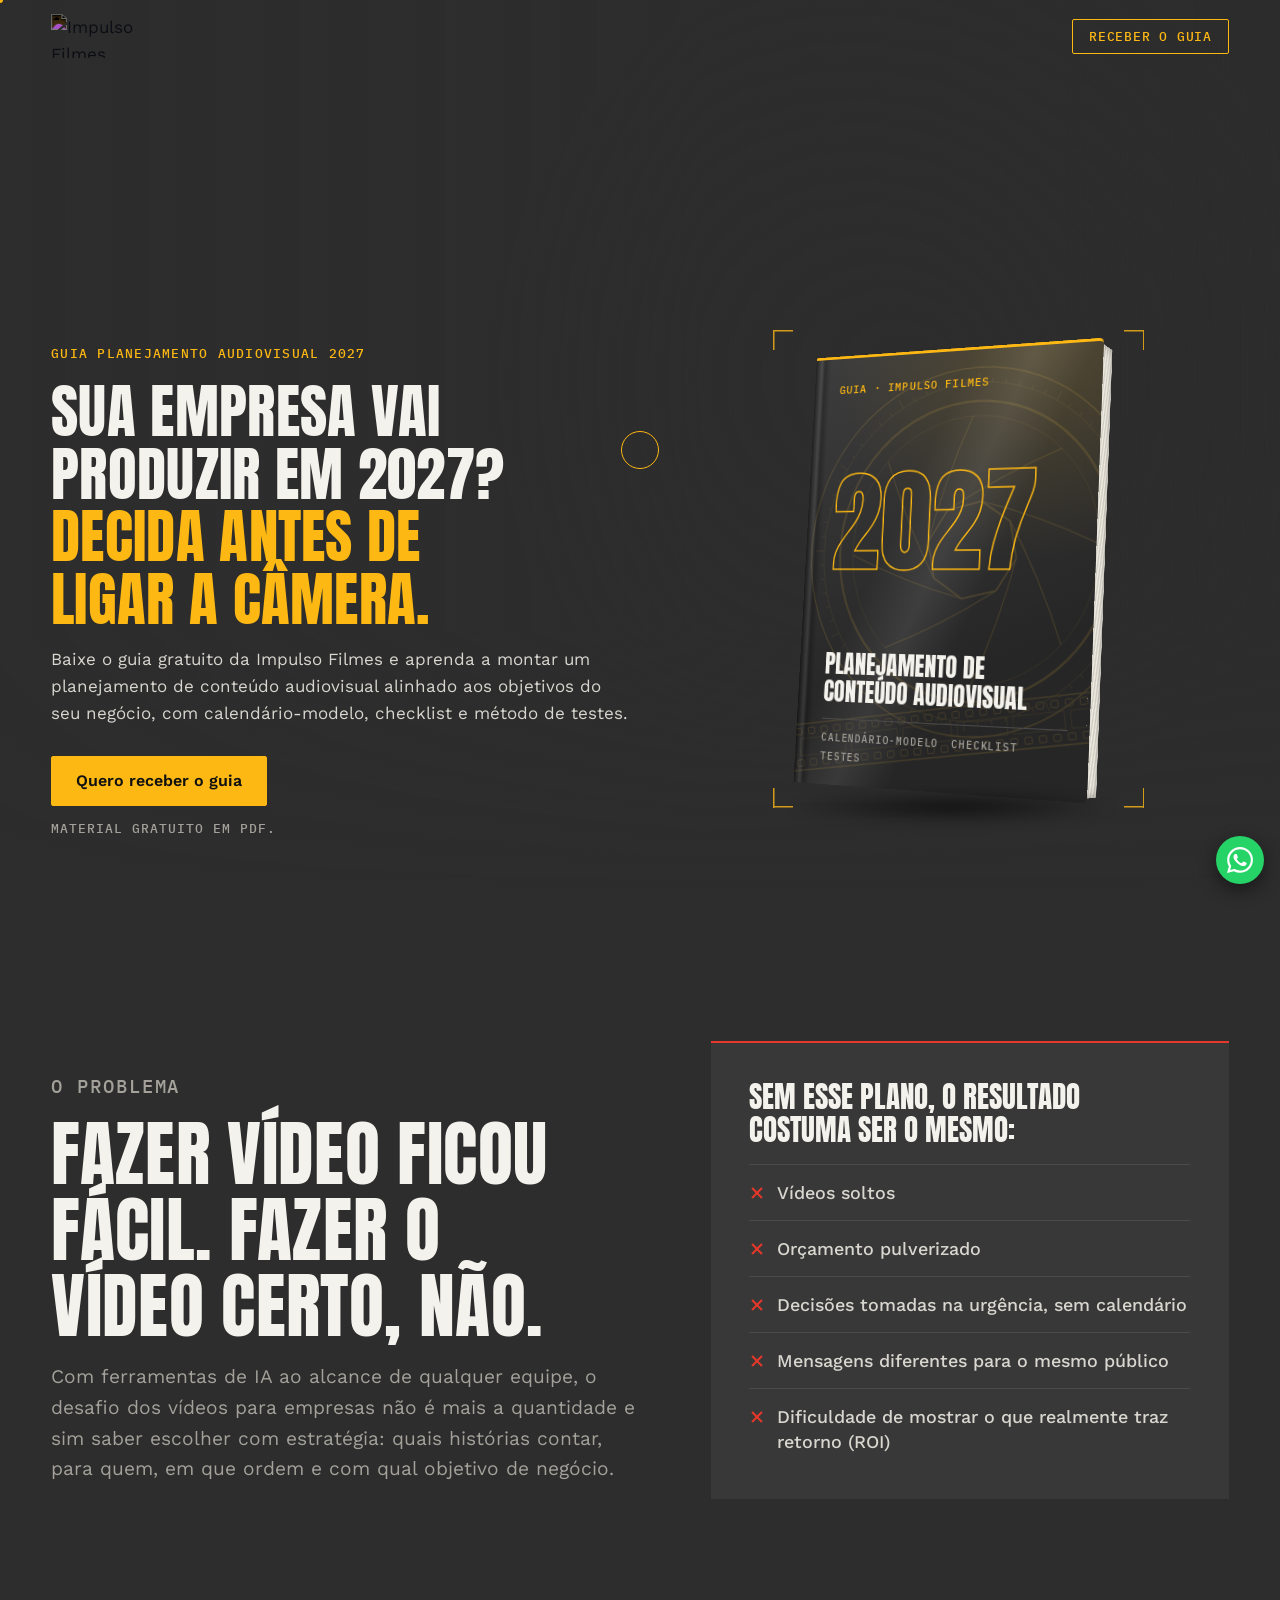
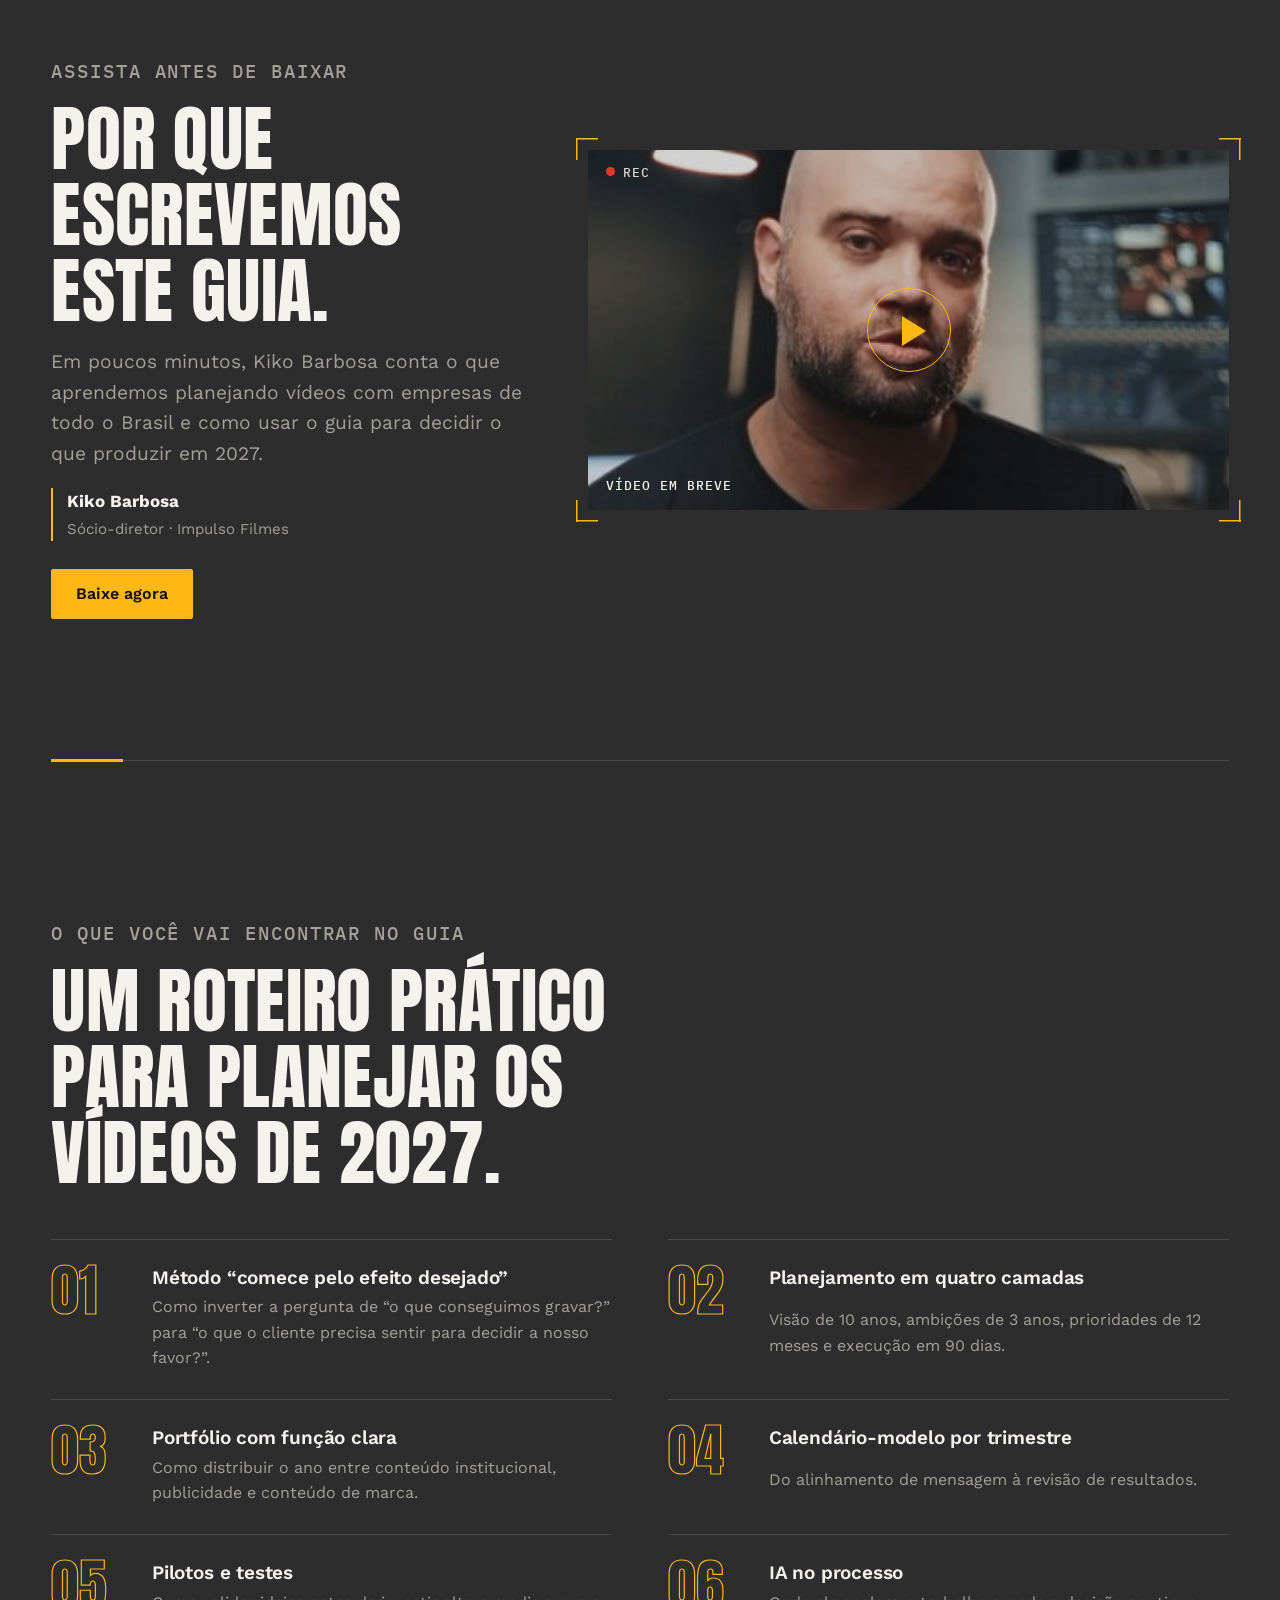
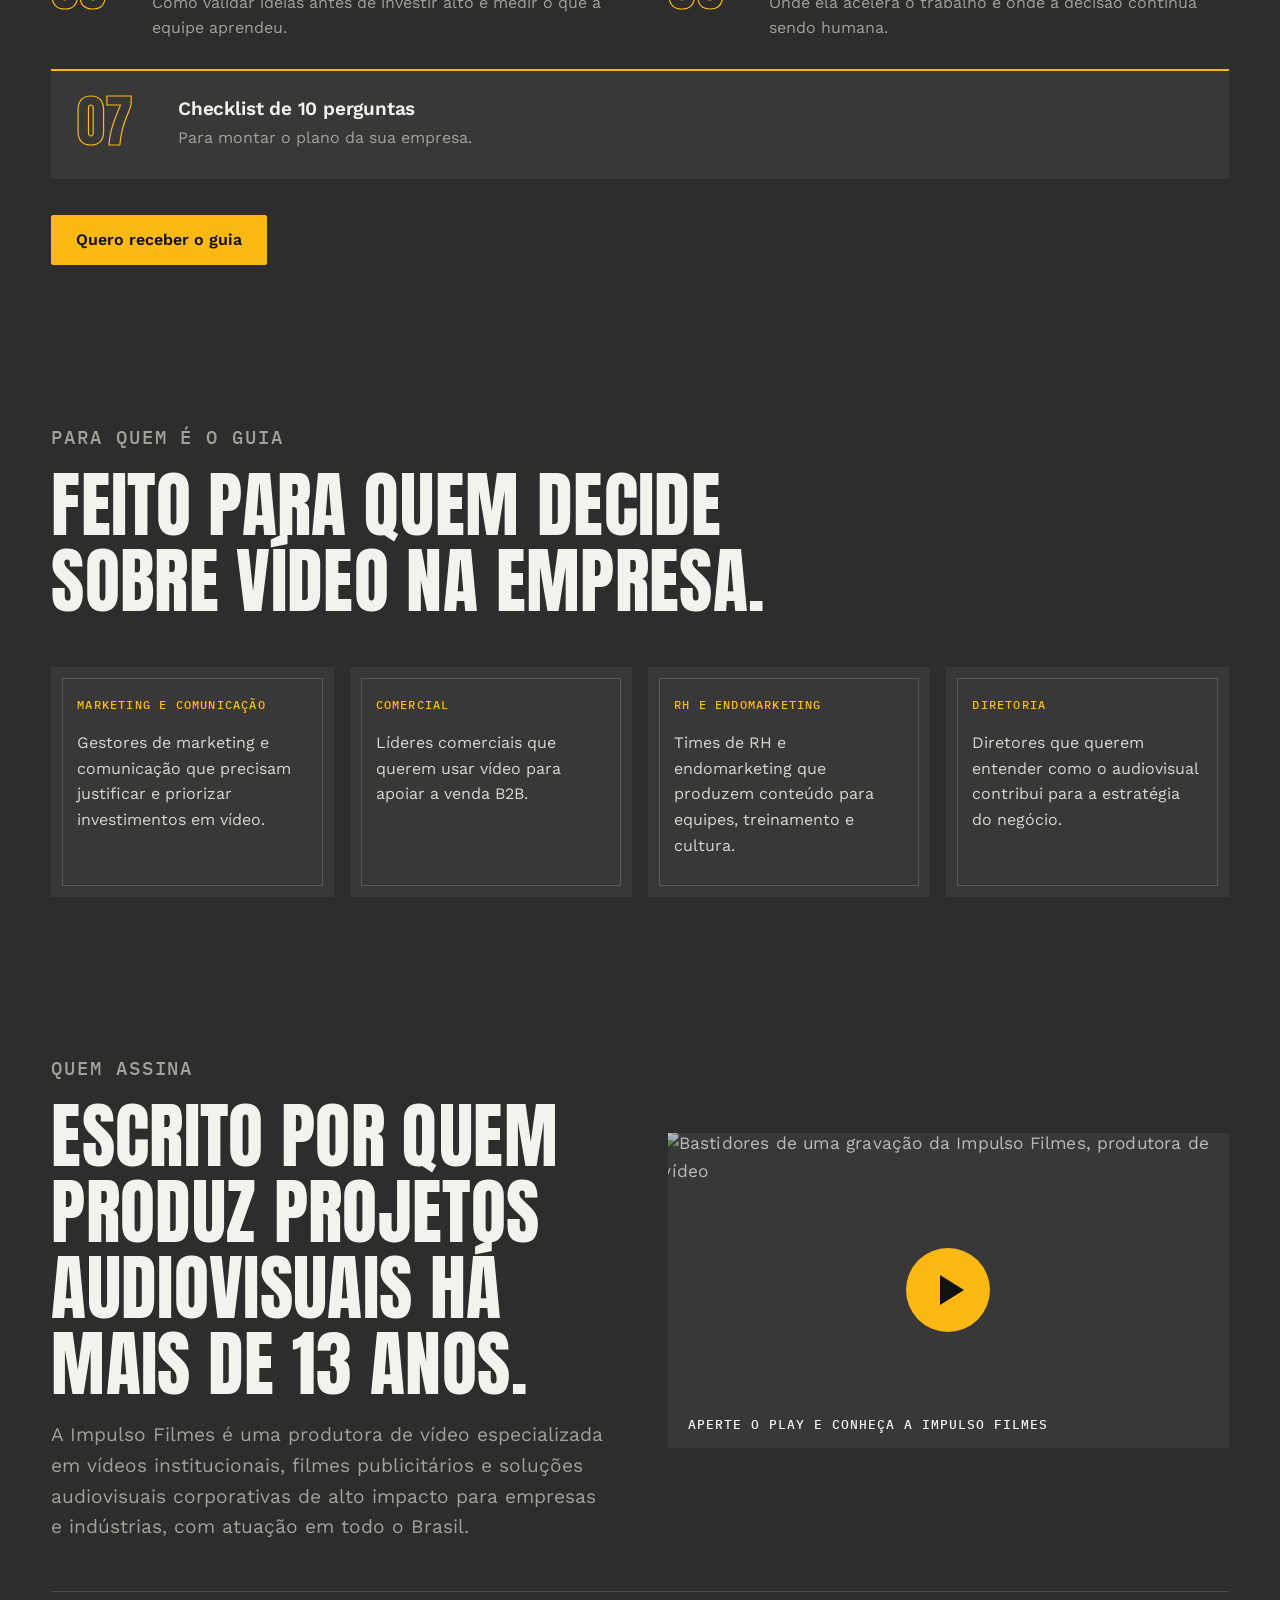
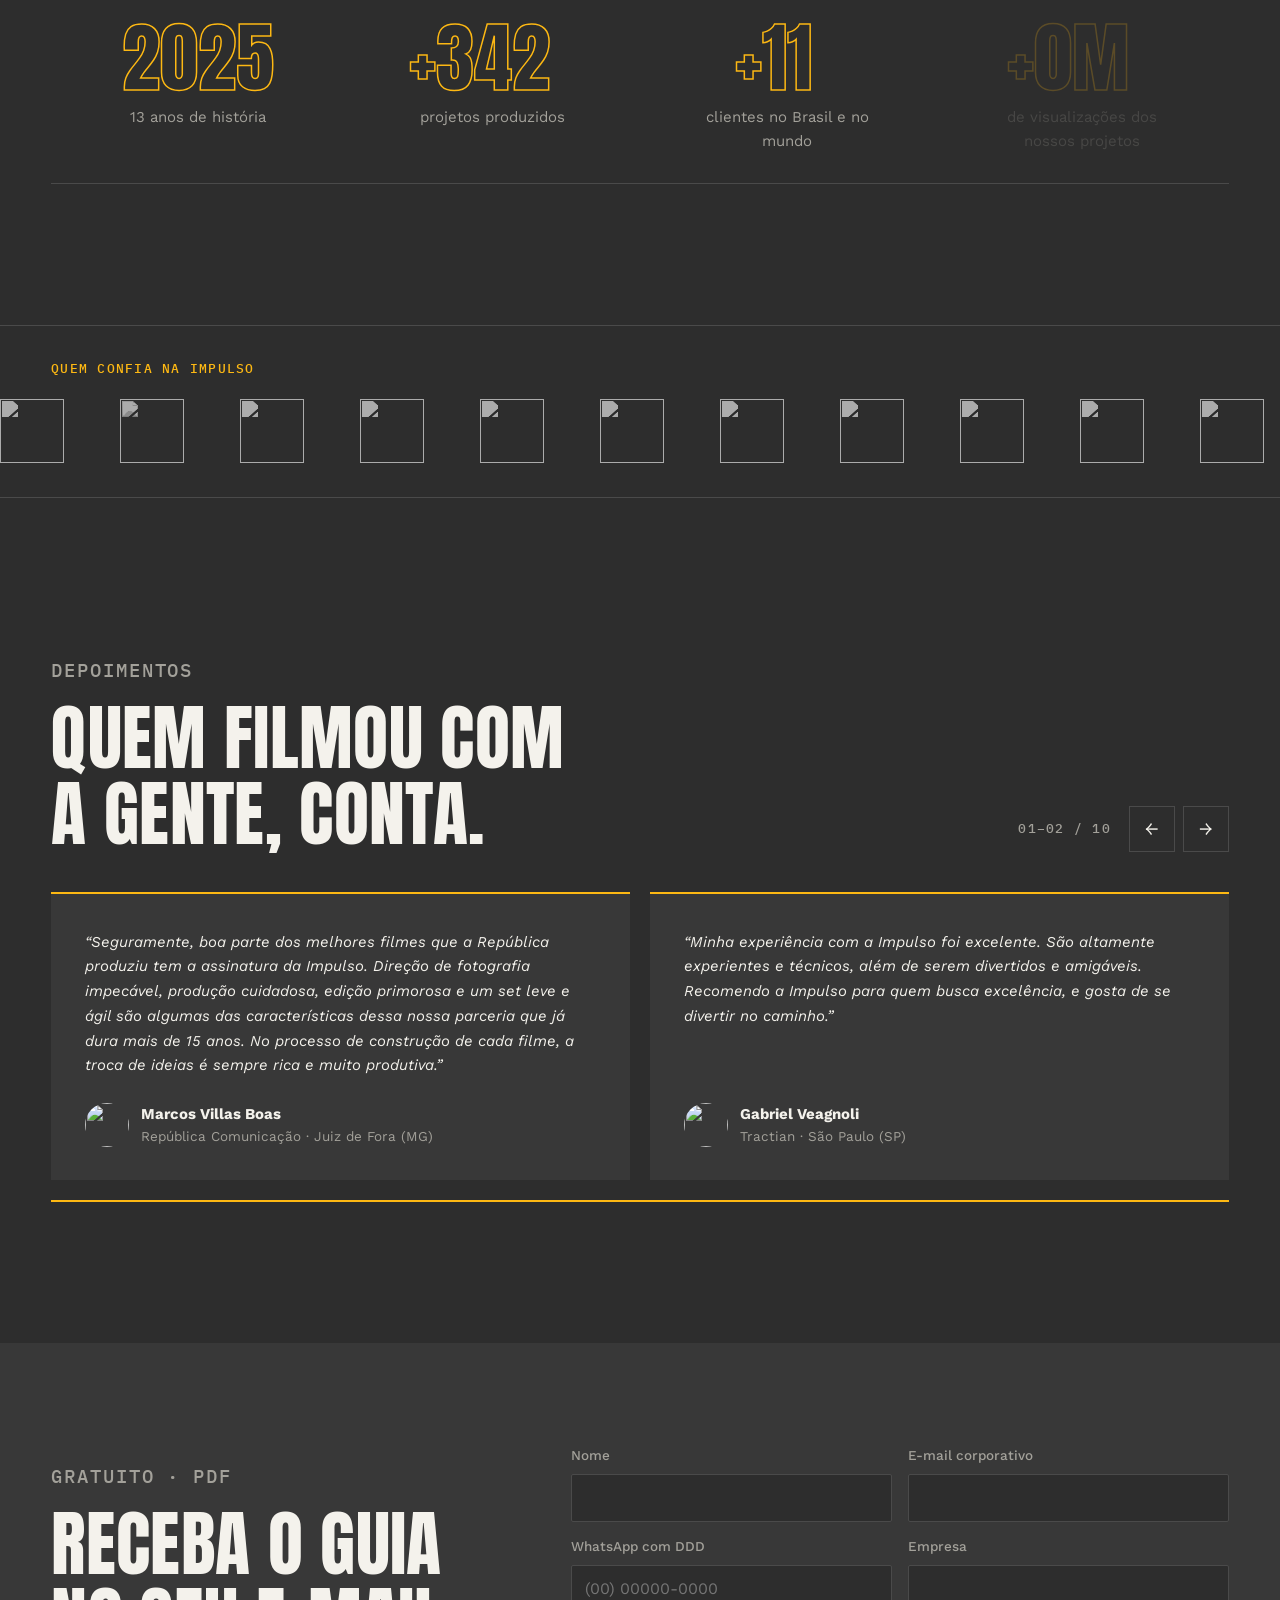
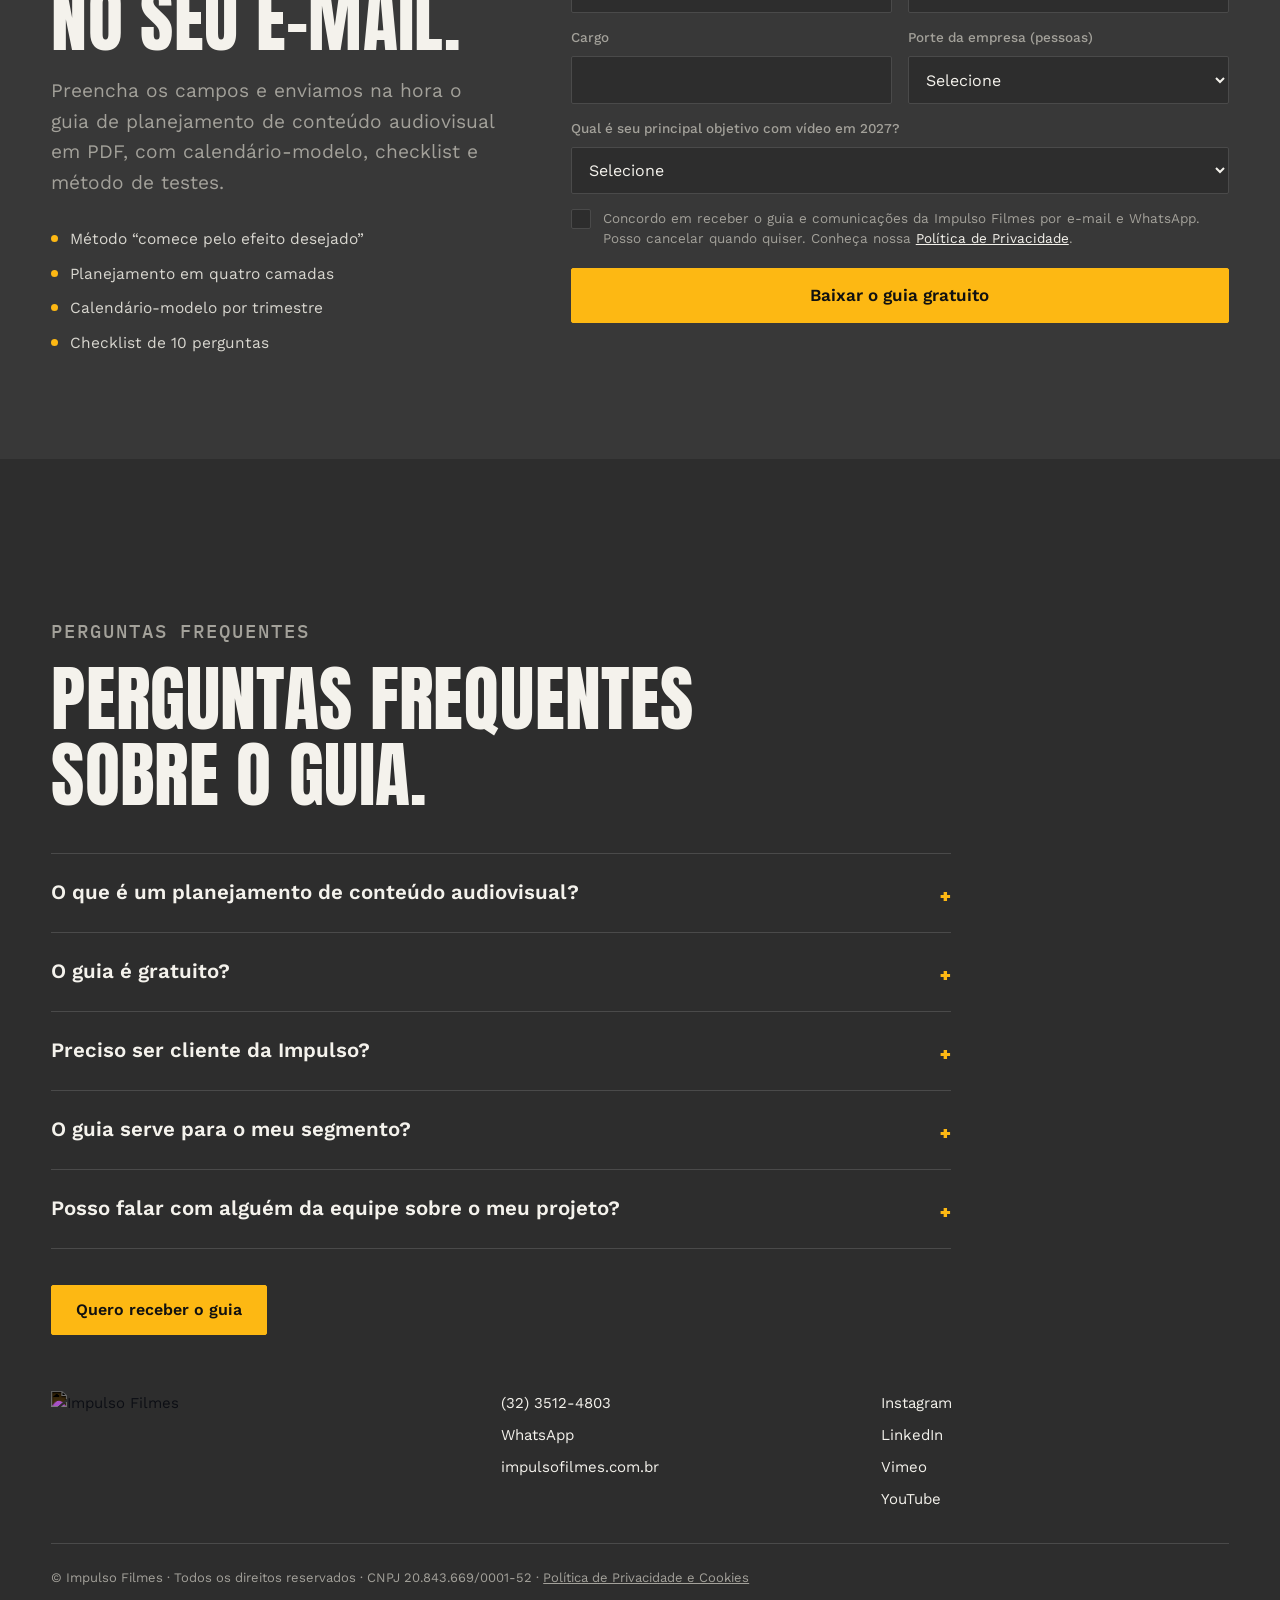
==== index.html @ e97de5b2 "Seção do vídeo: Kiko Barbosa e botão "Baixe agora" Co-Authored-By: Claude Opus 5.5 <noreply@anthropi" ====
<!doctype html>
<html lang="pt-BR">
<head>
<meta charset="utf-8">
<meta name="viewport" content="width=device-width, initial-scale=1">
<title>Guia de Planejamento Audiovisual 2027 | Impulso Filmes</title>
<meta name="description" content="Guia gratuito em PDF para planejar os vídeos da sua empresa em 2027: calendário-modelo por trimestre, checklist de 10 perguntas e método de testes.">
<link rel="canonical" href="https://www.impulsofilmes.com.br/guia-planejamento-audiovisual/">
<meta name="robots" content="index, follow, max-image-preview:large">
<meta name="author" content="Impulso Filmes">
<meta name="theme-color" content="#2d2d2d">
<meta property="og:locale" content="pt_BR">
<meta property="og:type" content="website">
<meta property="og:site_name" content="Impulso Filmes">
<meta property="og:url" content="https://www.impulsofilmes.com.br/guia-planejamento-audiovisual/">
<meta property="og:title" content="Sua empresa vai produzir em 2027? Guia gratuito de planejamento audiovisual">
<meta property="og:description" content="Monte o planejamento de conteúdo audiovisual da sua empresa com calendário-modelo, checklist e método de testes. PDF gratuito da Impulso Filmes.">
<meta property="og:image" content="https://www.impulsofilmes.com.br/guia-planejamento-audiovisual/compartilhamento.jpg">
<meta property="og:image:width" content="1200">
<meta property="og:image:height" content="630">
<meta property="og:image:alt" content="Livro do guia de planejamento de conteúdo audiovisual 2027 da Impulso Filmes">
<meta name="twitter:card" content="summary_large_image">
<meta name="twitter:image" content="https://www.impulsofilmes.com.br/guia-planejamento-audiovisual/compartilhamento.jpg">
<meta name="twitter:title" content="Planejamento de Conteúdo Audiovisual 2027: Guia Gratuito">
<meta name="twitter:description" content="Calendário-modelo, checklist de 10 perguntas e método de testes para planejar os vídeos da sua empresa em 2027.">
<link rel="icon" href="https://www.impulsofilmes.com.br/wp-content/uploads/2023/12/cropped-logo.png">
<link rel="preconnect" href="https://fonts.googleapis.com">
<link rel="preconnect" href="https://fonts.gstatic.com" crossorigin>
<link href="https://fonts.googleapis.com/css2?family=Anton&family=IBM+Plex+Mono:wght@400;500&family=Work+Sans:ital,wght@0,400;0,500;0,600;1,400&display=swap" rel="stylesheet">
<link rel="stylesheet" href="base.css?v=10201437">
<link rel="stylesheet" href="lp.css?v=10201437">
<script type="application/ld+json">
{
  "@context": "https://schema.org",
  "@graph": [
    {
      "@type": "Organization",
      "@id": "https://www.impulsofilmes.com.br/#org",
      "name": "Impulso Filmes",
      "url": "https://www.impulsofilmes.com.br",
      "logo": "https://www.impulsofilmes.com.br/wp-content/uploads/2023/12/cropped-logo.png",
      "foundingDate": "2013",
      "telephone": "+55-32-3512-4803",
      "sameAs": ["https://www.instagram.com/impulsofilmes", "https://br.linkedin.com/company/impulsofilmes", "https://vimeo.com/impulsofilmes", "https://www.youtube.com/@ImpulsoFilmes"]
    },
    {
      "@type": "WebPage",
      "@id": "https://www.impulsofilmes.com.br/guia-planejamento-audiovisual/#pagina",
      "url": "https://www.impulsofilmes.com.br/guia-planejamento-audiovisual/",
      "name": "Planejamento de Conteúdo Audiovisual 2027: Guia Gratuito",
      "description": "Guia gratuito em PDF para planejar os vídeos da sua empresa em 2027: calendário-modelo por trimestre, checklist de 10 perguntas e método de testes.",
      "inLanguage": "pt-BR",
      "publisher": { "@id": "https://www.impulsofilmes.com.br/#org" }
    },
    {
      "@type": "FAQPage",
      "mainEntity": [
        { "@type": "Question", "name": "O que é um planejamento de conteúdo audiovisual?", "acceptedAnswer": { "@type": "Answer", "text": "É a decisão, antes de gravar, de quais vídeos a empresa vai produzir no ano, para quem, em que ordem e com qual objetivo de negócio. Ele organiza o orçamento entre conteúdo institucional, publicidade e conteúdo de marca e define como medir o retorno de cada vídeo." } },
        { "@type": "Question", "name": "O guia é gratuito?", "acceptedAnswer": { "@type": "Answer", "text": "Sim. Você recebe o PDF por e-mail, sem custo e sem compromisso." } },
        { "@type": "Question", "name": "Preciso ser cliente da Impulso?", "acceptedAnswer": { "@type": "Answer", "text": "Não. O material foi feito para qualquer empresa que queira planejar melhor seu conteúdo em vídeo." } },
        { "@type": "Question", "name": "O guia serve para o meu segmento?", "acceptedAnswer": { "@type": "Answer", "text": "Os princípios valem para diferentes setores. O calendário e os exemplos são modelos para adaptar à realidade do seu negócio." } },
        { "@type": "Question", "name": "Posso falar com alguém da equipe sobre o meu projeto?", "acceptedAnswer": { "@type": "Answer", "text": "Claro. Você pode pedir um orçamento ou conversar com a equipe pelo WhatsApp ou preencher o formulário no site clicando em Orçamento." } }
      ]
    }
  ]
}
</script>
</head>
<body>

<div class="progress" aria-hidden="true"></div>

<header class="top" id="top">
  <a class="logo" href="https://www.impulsofilmes.com.br" aria-label="Impulso Filmes">
    <img src="https://www.impulsofilmes.com.br/wp-content/uploads/2023/12/cropped-logo.png" alt="Impulso Filmes" width="240" height="80">
  </a>
  <a class="cta" href="#guia">Receber o guia</a>
</header>

<main>

<!-- TOPO -->
<section class="hero">
  <video class="hero-video" autoplay muted loop playsinline
    src="https://www.impulsofilmes.com.br/wp-content/uploads/2024/08/IMPULSOBANNER2024_05.mp4"></video>
  <div class="hero-shade"></div>

  <div class="hero-inner">
    <div class="hero-copy">
      <h1><span class="eyebrow">Guia planejamento audiovisual 2027</span> Sua empresa vai produzir em 2027? <em>Decida antes de ligar a câmera.</em></h1>
      <p class="lead">Baixe o guia gratuito da Impulso Filmes e aprenda a montar um planejamento de conteúdo audiovisual alinhado aos objetivos do seu negócio, com calendário-modelo, checklist e método de testes.</p>
      <div class="actions">
        <a class="btn solid" href="#guia">Quero receber o guia</a>
      </div>
      <p class="support">Material gratuito em PDF.</p>
    </div>

    <a class="book" href="#guia" data-cursor="Receba o guia" aria-label="Capa do guia. Ir para o formulário">
      <span class="book-3d">
        <span class="flap">
        <span class="cover">
          <img class="cover-art" src="capa-textura.svg?v=10201437" alt="" aria-hidden="true" style="position:absolute;inset:0;width:100%;height:100%;opacity:.16">
          <span class="cover-tag">Guia · Impulso Filmes</span>
          <span class="cover-year" aria-hidden="true"><i>2</i><i>0</i><i>2</i><i>7</i></span>
          <span class="cover-title">Planejamento de conteúdo audiovisual</span>
          <span class="cover-foot"><span>Calendário-modelo</span><span>Checklist</span><span>Testes</span></span>
        </span>
        <span class="inside" aria-hidden="true"></span>
        </span>
        <span class="leaf" style="--i:0" aria-hidden="true"><span></span><span></span></span>
        <span class="leaf" style="--i:1" aria-hidden="true"><span></span><span></span></span>
        <span class="leaf" style="--i:2" aria-hidden="true"><span></span><span></span></span>
        <span class="leaf" style="--i:3" aria-hidden="true"><span></span><span></span></span>
        <span class="leaf" style="--i:4" aria-hidden="true"><span></span><span></span></span>
        <span class="leaf" style="--i:5" aria-hidden="true"><span></span><span></span></span>
        <span class="first" aria-hidden="true">
          <b>Sumário</b>
          <ol>
            <li>Comece pelo efeito desejado</li>
            <li>Planejamento em quatro camadas</li>
            <li>Portfólio com função clara</li>
            <li>Calendário-modelo por trimestre</li>
            <li>Pilotos e testes</li>
            <li>IA no processo</li>
            <li>Checklist de 10 perguntas</li>
          </ol>
        </span>
        <span class="book-pages" aria-hidden="true"></span>
        <span class="book-top" aria-hidden="true"></span>
        <span class="book-spine" aria-hidden="true"><span>Planejamento audiovisual 2027</span></span>
        <span class="book-back" aria-hidden="true"></span>
      </span>
      <span class="book-shadow" aria-hidden="true"></span>
    </a>
  </div>
</section>

<!-- O PROBLEMA -->
<section class="block problem" id="problema">
  <div class="statement reveal">
    <p class="eyebrow">O problema</p>
    <h2>Fazer vídeo ficou fácil. Fazer o vídeo certo, não.</h2>
    <p>Com ferramentas de IA ao alcance de qualquer equipe, o desafio dos vídeos para empresas não é mais a quantidade e sim saber escolher com estratégia: quais histórias contar, para quem, em que ordem e com qual objetivo de negócio.</p>
  </div>
  <div class="symptoms reveal">
    <p class="symptoms-head">Sem esse plano, o resultado costuma ser o mesmo:</p>
    <ul>
      <li><span class="x" aria-hidden="true"></span>Vídeos soltos</li>
      <li><span class="x" aria-hidden="true"></span>Orçamento pulverizado</li>
      <li><span class="x" aria-hidden="true"></span>Decisões tomadas na urgência, sem calendário</li>
      <li><span class="x" aria-hidden="true"></span>Mensagens diferentes para o mesmo público</li>
      <li><span class="x" aria-hidden="true"></span>Dificuldade de mostrar o que realmente traz retorno (ROI)</li>
    </ul>
  </div>
</section>

<!-- VÍDEO DO SÓCIO -->
<section class="block socio" id="video">
  <div class="statement reveal">
    <p class="eyebrow">Assista antes de baixar</p>
    <h2>Por que escrevemos este guia.</h2>
    <p>Em poucos minutos, <span data-socio-nome>Kiko Barbosa</span> conta o que aprendemos planejando vídeos com empresas de todo o Brasil e como usar o guia para decidir o que produzir em 2027.</p>
    <p class="socio-assina"><b data-socio-nome>Kiko Barbosa</b><span data-socio-cargo>Sócio-diretor · Impulso Filmes</span></p>
    <p class="socio-cta"><a class="btn solid" href="#guia">Baixe agora</a></p>
  </div>
  <div class="player reveal" data-cursor="PLAY" role="button" tabindex="0" aria-label="Assistir ao vídeo sobre o guia">
    <img class="player-poster" loading="lazy" src="video-kiko-capa.jpg" alt="Kiko Barbosa, sócio da Impulso Filmes, fala sobre o guia">
    <p class="timecode" aria-hidden="true"><span class="rec"></span>REC</p>
    <span class="play" aria-hidden="true"></span>
    <span class="player-label">Assista: o guia em poucos minutos</span>
  </div>
</section>

<div class="rule" aria-hidden="true"></div>

<!-- O QUE TEM NO GUIA -->
<section class="block" id="conteudo">
  <div class="statement reveal">
    <p class="eyebrow">O que você vai encontrar no guia</p>
    <h2>Um roteiro prático para planejar os vídeos de 2027.</h2>
  </div>
  <ol class="steps">
    <li class="reveal"><h3>Método “comece pelo efeito desejado”</h3><p>Como inverter a pergunta de “o que conseguimos gravar?” para “o que o cliente precisa sentir para decidir a nosso favor?”.</p></li>
    <li class="reveal"><h3>Planejamento em quatro camadas</h3><p>Visão de 10 anos, ambições de 3 anos, prioridades de 12 meses e execução em 90 dias.</p></li>
    <li class="reveal"><h3>Portfólio com função clara</h3><p>Como distribuir o ano entre conteúdo institucional, publicidade e conteúdo de marca.</p></li>
    <li class="reveal"><h3>Calendário-modelo por trimestre</h3><p>Do alinhamento de mensagem à revisão de resultados.</p></li>
    <li class="reveal"><h3>Pilotos e testes</h3><p>Como validar ideias antes de investir alto e medir o que a equipe aprendeu.</p></li>
    <li class="reveal"><h3>IA no processo</h3><p>Onde ela acelera o trabalho e onde a decisão continua sendo humana.</p></li>
    <li class="reveal"><h3>Checklist de 10 perguntas</h3><p>Para montar o plano da sua empresa.</p></li>
  </ol>
  <p class="more"><a class="btn solid" href="#guia">Quero receber o guia</a></p>
</section>

<!-- PARA QUEM É -->
<section class="block" id="para-quem">
  <div class="statement reveal">
    <p class="eyebrow">Para quem é o guia</p>
    <h2>Feito para quem decide sobre vídeo na empresa.</h2>
  </div>
  <div class="audience">
    <article class="reveal"><span class="tag">Marketing e comunicação</span><p>Gestores de marketing e comunicação que precisam justificar e priorizar investimentos em vídeo.</p></article>
    <article class="reveal"><span class="tag">Comercial</span><p>Líderes comerciais que querem usar vídeo para apoiar a venda B2B.</p></article>
    <article class="reveal"><span class="tag">RH e endomarketing</span><p>Times de RH e endomarketing que produzem conteúdo para equipes, treinamento e cultura.</p></article>
    <article class="reveal"><span class="tag">Diretoria</span><p>Diretores que querem entender como o audiovisual contribui para a estratégia do negócio.</p></article>
  </div>
</section>

<!-- QUEM ASSINA -->
<section class="block about" id="quem-assina">
  <div class="statement reveal">
    <p class="eyebrow">Quem assina</p>
    <h2>Escrito por quem produz projetos audiovisuais há mais de <span data-anos>13</span> anos.</h2>
    <p>A Impulso Filmes é uma produtora de vídeo especializada em vídeos institucionais, filmes publicitários e soluções audiovisuais corporativas de alto impacto para empresas e indústrias, com atuação em todo o Brasil.</p>
  </div>
  <div class="reel reveal" data-cursor="PLAY" role="button" tabindex="0" aria-label="Assistir ao vídeo: conheça a Impulso Filmes"
    data-embed="https://www.youtube-nocookie.com/embed/2b_Am6gYqOQ?autoplay=1&amp;rel=0">
    <img loading="lazy" src="https://www.impulsofilmes.com.br/wp-content/themes/impulso/assets/images/bannerc.png" alt="Bastidores de uma gravação da Impulso Filmes, produtora de vídeo">
    <span class="play" aria-hidden="true"></span>
    <span class="reel-label">Aperte o play e conheça a Impulso Filmes</span>
  </div>
  <!-- Prova social: confirmar os números antes de publicar (são os mesmos da home do site) -->
  <ul class="facts reveal">
    <li><strong data-from="2013" data-to="ano">2026</strong><span><b data-anos>13</b> anos de história</span></li>
    <li><strong data-to="480" data-prefix="+">+480</strong><span>projetos produzidos</span></li>
    <li><strong data-to="70" data-prefix="+">+70</strong><span>clientes no Brasil e no mundo</span></li>
    <li><strong data-to="25" data-prefix="+" data-suffix="M">+25M</strong><span>de visualizações dos nossos projetos</span></li>
  </ul>
</section>

<section class="clients" aria-label="Clientes">
  <p class="eyebrow">Quem confia na Impulso</p>
  <div class="marquee"><div class="track" id="logos"></div></div>
</section>

<section class="block voices" id="depoimentos" aria-roledescription="carrossel" aria-label="Depoimentos de clientes">
  <div class="voices-head">
    <div class="statement reveal">
      <p class="eyebrow">Depoimentos</p>
      <h2>Quem filmou com a gente, conta.</h2>
    </div>
    <div class="voices-nav">
      <span class="voices-count" aria-live="polite"></span>
      <button type="button" class="voices-prev" aria-label="Depoimentos anteriores">←</button>
      <button type="button" class="voices-next" aria-label="Próximos depoimentos">→</button>
    </div>
  </div>
  <div class="voices-track">
    <figure class="quote">
      <blockquote>Seguramente, boa parte dos melhores filmes que a República produziu tem a assinatura da Impulso. Direção de fotografia impecável, produção cuidadosa, edição primorosa e um set leve e ágil são algumas das características dessa nossa parceria que já dura mais de 15 anos. No processo de construção de cada filme, a troca de ideias é sempre rica e muito produtiva.</blockquote>
      <figcaption><img loading="lazy" src="https://www.impulsofilmes.com.br/wp-content/uploads/2024/06/MARCOS.png" alt="" width="44" height="44"><span><b>Marcos Villas Boas</b>República Comunicação · Juiz de Fora (MG)</span></figcaption>
    </figure>
    <figure class="quote">
      <blockquote>Minha experiência com a Impulso foi excelente. São altamente experientes e técnicos, além de serem divertidos e amigáveis. Recomendo a Impulso para quem busca excelência, e gosta de se divertir no caminho.</blockquote>
      <figcaption><img loading="lazy" src="https://www.impulsofilmes.com.br/wp-content/uploads/2023/12/people.png" alt="" width="44" height="44"><span><b>Gabriel Veagnoli</b>Tractian · São Paulo (SP)</span></figcaption>
    </figure>
    <figure class="quote">
      <blockquote>A equipe da Impulso atende a demandas da nossa Comunicação em campanhas internas e externas, sempre em conformidade com os escopos elaborados para cada objetivo de engajamento.</blockquote>
      <figcaption><img loading="lazy" src="https://www.impulsofilmes.com.br/wp-content/uploads/2024/07/CLAUDINHA.png" alt="" width="44" height="44"><span><b>Claudia Gentile</b>ArcelorMittal · Juiz de Fora (MG)</span></figcaption>
    </figure>
    <figure class="quote">
      <blockquote>Acredito que um filme retrata uma história, propósitos e valores de uma marca, produto ou serviço. E foi assim que a Impulso fez, traduziu nossos projetos e ideias em filmes publicitários e institucionais repletos de emoções. Entregas que somam muito à apresentação da marca Saudali.</blockquote>
      <figcaption><img loading="lazy" src="https://www.impulsofilmes.com.br/wp-content/uploads/2024/07/ESMERALDA.png" alt="" width="44" height="44"><span><b>Esmeralda Canazart</b>Saudali · Ponte Nova (MG)</span></figcaption>
    </figure>
    <figure class="quote">
      <blockquote>Trabalhar com a Impulso foi excelente. A equipe mostrou grande profissionalismo e habilidade em traduzir nossa visão em conteúdo de alta qualidade. Recomendo para qualquer empresa ou marca em busca de resultados incríveis e uma parceria de confiança.</blockquote>
      <figcaption><img loading="lazy" src="https://www.impulsofilmes.com.br/wp-content/uploads/2024/08/ANA-TEREZA-1.png" alt="" width="44" height="44"><span><b>Ana Tereza Maito</b>UAU!HUB · Curitiba (PR)</span></figcaption>
    </figure>
    <figure class="quote">
      <blockquote>Todos da equipe Impulso foram extremamente solícitos e entenderam todas as necessidades que precisávamos para a criação de uma série de vídeos indicando a utilização correta dos nossos produtos. Procurávamos um visual mais moderno, cativante, adequado ao nosso orçamento. Ficamos muito felizes com as entregas e os resultados de todos os processos.</blockquote>
      <figcaption><img loading="lazy" src="https://www.impulsofilmes.com.br/wp-content/uploads/2026/08/Dimitre-Lima-Prova-Social.png" alt="" width="44" height="44"><span><b>Dimitre Lima</b>Medical Indicators (USA) · Marketing Manager</span></figcaption>
    </figure>
    <figure class="quote">
      <blockquote>Desde o primeiro contato, o atendimento foi excepcional e se manteve assim até a entrega final do projeto. O que mais nos surpreendeu foi a dedicação e o empenho da equipe, que se dedicou a ir a fundo no conceito do nosso negócio. Ao contrário de muitas outras empresas, a Impulso fez questão de ir além para atender nossas necessidades.</blockquote>
      <figcaption><img loading="lazy" src="https://www.impulsofilmes.com.br/wp-content/uploads/2024/09/IAGO.png" alt="" width="44" height="44"><span><b>Iago Moreira</b>Supporte Logística · Uberlândia (MG)</span></figcaption>
    </figure>
    <figure class="quote">
      <blockquote>As boas parcerias não nascem do acaso. Agilidade, presteza e pontualidade são apenas algumas das qualidades que admiramos nessa galera. Sempre que pensamos em grandes projetos, a luz que clareia nossas ideias vem acompanhada de um nome: Impulso.</blockquote>
      <figcaption><img loading="lazy" src="https://www.impulsofilmes.com.br/wp-content/uploads/2024/05/JAQUE.png" alt="" width="44" height="44"><span><b>Jaqueline Machado</b>OS3 Comunicação · Ponte Nova (MG)</span></figcaption>
    </figure>
    <figure class="quote">
      <blockquote>Sensibilidade ao contar histórias, atenção aos detalhes, criatividade e competência técnica são características que certamente vão encontrar nessa equipe desde o primeiro contato. Em todos os processos nos deparamos com excelência em atendimento, em produção, em contar histórias com sentimento e identidade. Impulso é sinônimo de parceria de sucesso!</blockquote>
      <figcaption><img loading="lazy" src="https://www.impulsofilmes.com.br/wp-content/uploads/2024/05/FERNANDA.png" alt="" width="44" height="44"><span><b>Fernanda Caputo</b>Dispetral · Juiz de Fora (MG)</span></figcaption>
    </figure>
    <figure class="quote">
      <blockquote>A Impulso nos atendeu com muita qualidade em todos os processos. Fiquei positivamente surpresa com o texto do roteiro porque conseguiram expressar de forma muito original nossos valores e intenções, sem perder a nossa identidade. O resultado superou nossas expectativas!</blockquote>
      <figcaption><img loading="lazy" src="https://www.impulsofilmes.com.br/wp-content/uploads/2024/05/GIHANA.png" alt="" width="44" height="44"><span><b>Gihana Fava</b>E-Dialog · Juiz de Fora (MG)</span></figcaption>
    </figure>
  </div>
  <div class="voices-bar" aria-hidden="true"><span></span></div>
</section>

<!-- FORMULÁRIO -->
<section class="budget" id="guia">
  <div class="budget-grid">
    <div class="statement">
      <p class="eyebrow">Gratuito · PDF</p>
      <h2>Receba o guia no seu e-mail.</h2>
      <p>Preencha os campos e enviamos na hora o guia de planejamento de conteúdo audiovisual em PDF, com calendário-modelo, checklist e método de testes.</p>
      <ul class="mini">
        <li>Método “comece pelo efeito desejado”</li>
        <li>Planejamento em quatro camadas</li>
        <li>Calendário-modelo por trimestre</li>
        <li>Checklist de 10 perguntas</li>
      </ul>
    </div>
    <form id="form" novalidate>
      <label>Nome<input type="text" name="nome" autocomplete="name" required></label>
      <label>E-mail corporativo<input type="email" name="email" autocomplete="email" required></label>
      <label>WhatsApp com DDD<input type="tel" name="whatsapp" autocomplete="tel" inputmode="tel" placeholder="(00) 00000-0000" required></label>
      <label>Empresa<input type="text" name="empresa" autocomplete="organization" required></label>
      <label>Cargo<input type="text" name="cargo" autocomplete="organization-title" required></label>
      <label>Porte da empresa (pessoas)<select name="porte" required><option value="">Selecione</option><option>1 a 30</option><option>31 a 60</option><option>61 a 100</option><option>101 a 200</option><option>201 a 500</option><option>Mais de 500</option></select></label>
      <label class="wide">Qual é seu principal objetivo com vídeo em 2027?<select name="objetivo" required><option value="">Selecione</option><option>Fortalecer a marca</option><option>Apoiar vendas</option><option>Treinar e engajar equipes</option><option>Divulgar um lançamento</option><option>Ainda estou avaliando</option></select></label>
      <label class="consent wide"><input type="checkbox" name="consentimento" required><span>Concordo em receber o guia e comunicações da Impulso Filmes por e-mail e WhatsApp. Posso cancelar quando quiser. Conheça nossa <a class="politica" href="https://www.impulsofilmes.com.br/politica-de-privacidade-e-cookies" target="_blank" rel="noopener">Política de Privacidade</a>.</span></label>
      <button class="btn solid" type="submit">Baixar o guia gratuito</button>
      <p class="form-note" role="status" aria-live="polite"></p>
    </form>
  </div>
</section>

<!-- PERGUNTAS FREQUENTES -->
<section class="block faq" id="perguntas">
  <div class="statement reveal">
    <p class="eyebrow">Perguntas frequentes</p>
    <h2>Perguntas frequentes sobre o guia.</h2>
  </div>
  <div class="faq-list reveal">
    <details>
      <summary>O que é um planejamento de conteúdo audiovisual?</summary>
      <p>É a decisão, antes de gravar, de quais vídeos a empresa vai produzir no ano, para quem, em que ordem e com qual objetivo de negócio. Ele organiza o orçamento entre conteúdo institucional, publicidade e conteúdo de marca e define como medir o retorno de cada vídeo.</p>
    </details>
    <details>
      <summary>O guia é gratuito?</summary>
      <p>Sim. Você recebe o PDF por e-mail, sem custo e sem compromisso.</p>
    </details>
    <details>
      <summary>Preciso ser cliente da Impulso?</summary>
      <p>Não. O material foi feito para qualquer empresa que queira planejar melhor seu conteúdo em vídeo.</p>
    </details>
    <details>
      <summary>O guia serve para o meu segmento?</summary>
      <p>Os princípios valem para diferentes setores. O calendário e os exemplos são modelos para adaptar à realidade do seu negócio.</p>
    </details>
    <details>
      <summary>Posso falar com alguém da equipe sobre o meu projeto?</summary>
      <p>Claro. Você pode pedir um orçamento ou conversar com a equipe pelo <a class="zap-link" href="https://wa.me/553235124803" target="_blank" rel="noopener">WhatsApp</a> ou preencher o formulário no site clicando em <a class="orcamento-link" href="https://www.impulsofilmes.com.br/orcamento" target="_blank" rel="noopener">Orçamento</a>.</p>
    </details>
  </div>
  <p class="more"><a class="btn solid" href="#guia">Quero receber o guia</a></p>
</section>

</main>

<footer class="foot lp-foot">
  <img class="foot-logo" src="https://www.impulsofilmes.com.br/wp-content/uploads/2023/12/cropped-logo.png" alt="Impulso Filmes" width="240" height="80">
  <div>
    <a href="tel:553235124803">(32) 3512-4803</a>
    <a class="zap-link" href="https://wa.me/553235124803" target="_blank" rel="noopener">WhatsApp</a>
    <a href="https://www.impulsofilmes.com.br" target="_blank" rel="noopener">impulsofilmes.com.br</a>
  </div>
  <div>
    <a href="https://www.instagram.com/impulsofilmes" target="_blank" rel="noopener">Instagram</a>
    <a href="https://br.linkedin.com/company/impulsofilmes" target="_blank" rel="noopener">LinkedIn</a>
    <a href="https://vimeo.com/impulsofilmes" target="_blank" rel="noopener">Vimeo</a>
    <a href="https://www.youtube.com/@ImpulsoFilmes" target="_blank" rel="noopener">YouTube</a>
  </div>
  <p class="legal">© Impulso Filmes · Todos os direitos reservados · CNPJ 20.843.669/0001-52 · <a class="politica" href="https://www.impulsofilmes.com.br/politica-de-privacidade-e-cookies" target="_blank" rel="noopener">Política de Privacidade e Cookies</a></p>
</footer>

<a class="zap zap-link" href="https://wa.me/553235124803" target="_blank" rel="noopener">WhatsApp</a>

<div class="cursor" aria-hidden="true"></div><div class="dot" aria-hidden="true"></div>

<script src="config.js?v=10201437"></script>
<script src="lp.js?v=10201437"></script>
</body>
</html>
---- base.css ----
:root {
  --bg: #2d2d2d;
  --surface: #383838;
  --line: #4a4a4a;
  --text: #f4f2ec;
  --dim: #a3a19a;
  --yellow: #fdb813;
  --display: "Anton", "Arial Narrow", sans-serif;
  --mono: "IBM Plex Mono", ui-monospace, monospace;
  --body: "Work Sans", system-ui, sans-serif;
  --gutter: clamp(16px, 4vw, 56px);
}

* { box-sizing: border-box; }
html { scroll-behavior: smooth; }
body { margin: 0; background: var(--bg); color: var(--text); font: 17px/1.6 var(--body); -webkit-font-smoothing: antialiased; }
img, video { display: block; max-width: 100%; }
a { color: inherit; text-decoration: none; }
h1, h2, h3, p { margin: 0; }
:focus-visible { outline: 2px solid var(--yellow); outline-offset: 3px; }

/* ---------- Cabeçalho ---------- */
.top { position: fixed; inset: 0 0 auto 0; z-index: 20; display: flex; align-items: center; justify-content: space-between; padding: 14px var(--gutter); transition: background .3s, padding .3s; }
.top.scrolled { background: rgba(45, 45, 45, .82); backdrop-filter: blur(12px); padding-block: 8px; }
.logo img { height: 44px; width: auto; filter: invert(1); }
.top nav { display: flex; align-items: center; gap: clamp(14px, 2.2vw, 30px); font: 500 13px/1 var(--mono); letter-spacing: .06em; text-transform: uppercase; }
.top nav a:not(.cta) { opacity: .85; }
.top nav a:not(.cta):hover { opacity: 1; color: var(--yellow); }
.cta { border: 1.5px solid var(--yellow); color: var(--yellow); padding: 10px 16px; border-radius: 2px; }
.cta:hover { background: var(--yellow); color: #111; }
.burger { display: none; font: 500 13px/1 var(--mono); letter-spacing: .06em; text-transform: uppercase; background: none; color: var(--text); border: 1.5px solid var(--line); padding: 10px 14px; cursor: pointer; }

/* ---------- Botões ---------- */
.btn { display: inline-block; font: 600 16px/1 var(--body); padding: 16px 24px; border-radius: 2px; border: 1.5px solid var(--yellow); cursor: pointer; transition: background .2s, color .2s, transform .2s; }
.btn.solid { background: var(--yellow); color: #111; }
.btn.solid:hover { transform: translateY(-2px); }
.btn.ghost { color: var(--text); border-color: rgba(244, 242, 236, .35); background: transparent; }
.btn.ghost:hover { border-color: var(--yellow); color: var(--yellow); }

.eyebrow { font: 500 12.5px/1.4 var(--mono); letter-spacing: .1em; text-transform: uppercase; color: var(--yellow); }

/* ---------- Hero ---------- */
.hero { position: relative; min-height: 100svh; display: flex; align-items: flex-end; overflow: hidden; }
.hero-video { position: absolute; inset: 0; width: 100%; height: 100%; object-fit: cover; }
.hero-shade { position: absolute; inset: 0; background: radial-gradient(circle 34vmax at var(--mx, 72%) var(--my, 42%), transparent 0%, rgba(45, 45, 45, .62) 100%), linear-gradient(90deg, rgba(45, 45, 45, .88) 0%, rgba(45, 45, 45, .35) 55%, rgba(45, 45, 45, .55) 100%), linear-gradient(0deg, var(--bg) 0%, transparent 30%); }
.hero-inner { position: relative; width: 100%; display: grid; grid-template-columns: minmax(0, 1fr) auto; align-items: end; gap: 32px; padding: 120px var(--gutter) clamp(40px, 7vh, 80px); }
.hero-copy { max-width: 560px; }
.hero h1 { font: 400 clamp(40px, 5.2vw, 76px)/1.06 var(--display); letter-spacing: .005em; text-transform: uppercase; margin: 14px 0 16px; text-wrap: balance; }
.lead { color: #d8d6cf; max-width: 46ch; }
.actions { display: flex; flex-wrap: wrap; gap: 12px; margin-top: 28px; }

.bigwords { list-style: none; margin: 0; padding: 0; text-align: right; }

/* ---------- Blocos ---------- */
.block { padding: clamp(72px, 11vw, 150px) var(--gutter) 0; }
.statement { max-width: 760px; }
.statement h2 { font: 400 clamp(38px, 5.6vw, 84px)/1.06 var(--display); letter-spacing: .005em; text-transform: uppercase; text-wrap: balance; }
.statement p { color: var(--dim); font-size: clamp(17px, 1.5vw, 20px); margin-top: 18px; max-width: 58ch; }
.more { margin-top: 36px; }

/* Soluções */
.solutions { display: grid; grid-template-columns: repeat(3, 1fr); gap: 16px; margin-top: 48px; }
.solution { position: relative; display: flex; flex-direction: column; justify-content: flex-end; min-height: 460px; padding: 26px; overflow: hidden; background: var(--surface); }
.solution img { position: absolute; inset: 0; width: 100%; height: 100%; object-fit: cover; opacity: .5; filter: grayscale(1); transform: translate(var(--px, 0), var(--py, 0)) scale(var(--s, 1.02)); transition: opacity .4s, transform .6s ease-out, filter .4s; }
.solution::after { content: ""; position: absolute; inset: 0; background: linear-gradient(0deg, rgba(45, 45, 45, .95) 8%, transparent 70%); }
.solution > :not(img) { position: relative; z-index: 1; }
.solution:hover img { opacity: .8; filter: none; --s: 1.08; }
.num { font: 500 13px/1 var(--mono); letter-spacing: .1em; color: var(--yellow); }
.solution h3 { font: 400 clamp(30px, 3vw, 44px)/1.08 var(--display); text-transform: uppercase; margin: 10px 0 12px; }
.solution p { color: #cfcdc6; font-size: 15.5px; }

/* Portfólio */
.filters { display: flex; flex-wrap: wrap; gap: 8px; margin-top: 40px; }
.filters button { font: 500 13px/1 var(--mono); letter-spacing: .06em; text-transform: uppercase; background: none; color: var(--dim); border: 1.5px solid var(--line); padding: 11px 16px; border-radius: 2px; cursor: pointer; }
.filters button:hover { color: var(--text); border-color: var(--dim); }
.filters button[aria-pressed="true"] { background: var(--yellow); border-color: var(--yellow); color: #111; }
.work { display: grid; grid-template-columns: repeat(3, 1fr); gap: 16px; margin-top: 24px; }
.case { position: relative; display: block; aspect-ratio: 16 / 9; overflow: hidden; background: var(--surface); }
.case.is-lead { grid-column: span 2; grid-row: span 2; aspect-ratio: auto; }
.case img { width: 100%; height: 100%; object-fit: cover; transform: translate(var(--px, 0), var(--py, 0)) scale(var(--s, 1.02)); transition: transform .6s ease-out, opacity .4s; }
.case::after { content: ""; position: absolute; inset: 0; background: linear-gradient(0deg, rgba(45, 45, 45, .9), transparent 60%); }
.case-info { position: absolute; left: 18px; right: 18px; bottom: 16px; z-index: 1; }
.case-info span { font: 500 12px/1 var(--mono); letter-spacing: .1em; text-transform: uppercase; color: var(--yellow); }
.case-info strong { display: block; font: 400 clamp(20px, 2vw, 30px)/1.12 var(--display); text-transform: uppercase; margin-top: 6px; }
.case:hover img { --s: 1.08; }
.case[hidden] { display: none; }

/* Clientes */
.clients { margin-top: clamp(72px, 11vw, 150px); padding: 34px 0; border-block: 1px solid var(--line); }
.clients .eyebrow { padding: 0 var(--gutter) 22px; }
.marquee { overflow: hidden; }
.track { display: flex; gap: 56px; width: max-content; animation: slide 40s linear infinite; }
.track img { height: 64px; width: 64px; object-fit: contain; filter: brightness(0) invert(1); opacity: .6; }
.marquee:hover .track { animation-play-state: paused; }
@keyframes slide { to { transform: translateX(-50%); } }

/* Sobre */
.about { display: grid; grid-template-columns: 1fr 1fr; gap: 48px 56px; align-items: center; }
.reel { position: relative; display: block; aspect-ratio: 16 / 10; overflow: hidden; background: var(--surface); }
.reel img { width: 100%; height: 100%; object-fit: cover; opacity: .7; transform: translate(var(--px, 0), var(--py, 0)) scale(var(--s, 1.02)); transition: transform .6s ease-out, opacity .4s; }
.reel:hover img { --s: 1.08; opacity: .9; }
.play { position: absolute; inset: 0; margin: auto; width: 84px; height: 84px; border-radius: 50%; background: var(--yellow); }
.play::after { content: ""; position: absolute; left: 34px; top: 27px; border-left: 24px solid #111; border-block: 15px solid transparent; }
.reel-label { position: absolute; left: 20px; bottom: 16px; font: 500 12.5px/1.3 var(--mono); letter-spacing: .08em; text-transform: uppercase; }
.facts { grid-column: 1 / -1; list-style: none; margin: 0; padding: 0; display: grid; grid-template-columns: repeat(3, 1fr); border-top: 1px solid var(--line); }
.facts li { padding: 26px 20px 0 0; }
.facts strong { display: block; font: 400 clamp(44px, 6vw, 88px)/1.05 var(--display); text-transform: uppercase; color: transparent; -webkit-text-stroke: 1.5px var(--yellow); }
.facts span { color: var(--dim); font-size: 15px; }

/* Depoimentos */
.quotes { display: grid; grid-template-columns: repeat(3, 1fr); gap: 20px; margin-top: 48px; }
.quote { margin: 0; padding: 36px 34px 32px; min-height: 340px; background: var(--surface); border-top: 2px solid var(--yellow); display: flex; flex-direction: column; gap: 24px; justify-content: space-between; }
.quote blockquote { margin: 0; font-size: 13.5px; line-height: 1.65; font-style: italic; }
.quote blockquote::before { content: "“"; }
.quote blockquote::after { content: "”"; }
.quote figcaption { display: flex; align-items: center; gap: 12px; font-size: 13.5px; color: var(--dim); }
.quote figcaption img { width: 44px; height: 44px; border-radius: 50%; object-fit: cover; }
.quote b { display: block; color: var(--text); font-size: 15px; }

/* Blog */
.posts { display: grid; grid-template-columns: repeat(3, 1fr); gap: 24px 16px; margin-top: 48px; }
.post img { width: 100%; aspect-ratio: 16 / 10; object-fit: cover; transition: opacity .3s; }
.post:hover img { opacity: .8; }
.post time { display: block; margin-top: 16px; font: 500 12px/1 var(--mono); letter-spacing: .1em; text-transform: uppercase; color: var(--yellow); }
.post h3 { font: 600 20px/1.25 var(--body); letter-spacing: -.01em; margin-top: 8px; }
.post:hover h3 { color: var(--yellow); }

/* Orçamento */
.budget { position: relative; margin-top: clamp(72px, 11vw, 150px); padding: clamp(56px, 8vw, 110px) var(--gutter); background: var(--surface); overflow: hidden; }
.outline { position: absolute; top: -.12em; right: -.02em; font: 400 clamp(84px, 19vw, 310px)/.95 var(--display); text-transform: uppercase; color: transparent; -webkit-text-stroke: 1.5px rgba(253, 184, 19, .28); pointer-events: none; white-space: nowrap; }
.budget-grid { position: relative; display: grid; grid-template-columns: 1fr 1.15fr; gap: 56px; align-items: start; }
.budget .statement .btn { margin-top: 28px; }
form { display: grid; grid-template-columns: 1fr 1fr; gap: 16px; }
form label { display: grid; gap: 7px; font-size: 14px; font-weight: 500; color: var(--dim); }
form .wide { grid-column: 1 / -1; }
input, select, textarea { font: 16px/1.4 var(--body); color: var(--text); background: var(--bg); border: 1.5px solid var(--line); border-radius: 2px; padding: 13px 14px; width: 100%; }
input:focus, select:focus, textarea:focus { border-color: var(--yellow); outline: none; }
.form-note { font-size: 14px; color: var(--yellow); min-height: 1.4em; }

/* Rodapé */
.foot { display: grid; grid-template-columns: 1.2fr 1fr 1fr; gap: 32px; padding: 56px var(--gutter) 90px; font-size: 15px; }
.foot-logo { height: 46px; width: auto; filter: invert(1); }
.foot div { display: grid; gap: 8px; align-content: start; }
.foot a:hover { color: var(--yellow); }
.legal { grid-column: 1 / -1; color: var(--dim); font-size: 13px; padding-top: 24px; border-top: 1px solid var(--line); }
.legal a { text-decoration: underline; }

/* Botão de WhatsApp: círculo pequeno com um balão de diálogo (o texto fica só para leitores de tela) */
.zap { position: fixed; right: 16px; bottom: 16px; z-index: 30; width: 48px; height: 48px; border-radius: 50%; overflow: hidden; font-size: 0; color: transparent; background: #25d366 url("data:image/svg+xml,%3Csvg%20xmlns%3D%27http%3A%2F%2Fwww.w3.org%2F2000%2Fsvg%27%20viewBox%3D%270%200%2024%2024%27%3E%3Cpath%20fill%3D%27%23fff%27%20d%3D%27M17.472%2014.382c-.297-.149-1.758-.867-2.03-.967-.273-.099-.471-.148-.67.15-.197.297-.767.966-.94%201.164-.173.199-.347.223-.644.075-.297-.15-1.255-.463-2.39-1.475-.883-.788-1.48-1.761-1.653-2.059-.173-.297-.018-.458.13-.606.134-.133.298-.347.446-.52.149-.174.198-.298.298-.497.099-.198.05-.371-.025-.52-.075-.149-.669-1.612-.916-2.207-.242-.579-.487-.5-.669-.51-.173-.008-.371-.01-.57-.01-.198%200-.52.074-.792.372-.272.297-1.04%201.016-1.04%202.479%200%201.462%201.065%202.875%201.213%203.074.149.198%202.096%203.2%205.077%204.487.709.306%201.262.489%201.694.625.712.227%201.36.195%201.871.118.571-.085%201.758-.719%202.006-1.413.248-.694.248-1.289.173-1.413-.074-.124-.272-.198-.57-.347m-5.421%207.403h-.004a9.87%209.87%200%2001-5.031-1.378l-.361-.214-3.741.982.998-3.648-.235-.374a9.86%209.86%200%2001-1.51-5.26c.001-5.45%204.436-9.884%209.888-9.884%202.64%200%205.122%201.03%206.988%202.898a9.825%209.825%200%20012.893%206.994c-.003%205.45-4.437%209.884-9.885%209.884m8.413-18.297A11.815%2011.815%200%200012.05%200C5.495%200%20.16%205.335.157%2011.892c0%202.096.547%204.142%201.588%205.945L.057%2024l6.305-1.654a11.882%2011.882%200%20005.683%201.448h.005c6.554%200%2011.89-5.335%2011.893-11.893a11.821%2011.821%200%2000-3.48-8.413z%27%2F%3E%3C%2Fsvg%3E") center / 26px no-repeat; box-shadow: 0 6px 18px rgba(0, 0, 0, .45); transition: transform .2s; }
.zap:hover { transform: scale(1.08); }

/* Entrada ao rolar */
.reveal { opacity: 0; transform: translateY(26px); transition: opacity .7s, transform .7s; }
.reveal.in { opacity: 1; transform: none; }

/* ---------- Telas menores ---------- */
@media (max-width: 900px) {
  .burger { display: block; }
  .top nav { display: none; position: absolute; top: 100%; left: 0; right: 0; flex-direction: column; align-items: flex-start; gap: 20px; padding: 24px var(--gutter) 28px; background: rgba(45, 45, 45, .97); font-size: 22px; }
  .top nav.open { display: flex; }
  .hero-inner { grid-template-columns: 1fr; }
  .bigwords { text-align: left; }
  .solutions, .quotes, .posts { grid-template-columns: 1fr; }
  .solution { min-height: 340px; }
  .work { grid-template-columns: 1fr 1fr; }
  .about, .budget-grid, .foot { grid-template-columns: 1fr; }
}
@media (max-width: 560px) {
  .work, form, .facts { grid-template-columns: 1fr; }
  .case.is-lead { grid-column: auto; grid-row: auto; aspect-ratio: 16 / 9; }
  .facts li { padding-bottom: 8px; }
}

@media (prefers-reduced-motion: reduce) {
  html { scroll-behavior: auto; }
  .track { animation: none; flex-wrap: wrap; width: auto; padding: 0 var(--gutter); }
  .reveal { opacity: 1; transform: none; transition: none; }
  * { transition-duration: .01ms !important; }
}

/* ---------- Interações com o mouse ---------- */
.timecode { position: absolute; top: 96px; left: var(--gutter); z-index: 1; display: flex; align-items: center; gap: 8px; font: 500 12.5px/1 var(--mono); letter-spacing: .08em; color: #d8d6cf; }
.rec { width: 9px; height: 9px; border-radius: 50%; background: #e5382b; animation: blink 1.2s steps(2) infinite; }
@keyframes blink { 50% { opacity: .15; } }

.cursor { display: none; }
@media (hover: hover) and (pointer: fine) {
  body.has-cursor, body.has-cursor a, body.has-cursor button { cursor: none; }
  .has-cursor .cursor { display: grid; place-items: center; position: fixed; left: 0; top: 0; z-index: 100; width: 38px; height: 38px; margin: -19px 0 0 -19px; border-radius: 50%; border: 1.5px solid var(--yellow); pointer-events: none; font: 500 11px/1 var(--mono); letter-spacing: .08em; color: transparent; transition: width .25s, height .25s, margin .25s, background .25s, color .2s, opacity .2s; will-change: transform; }
  .has-cursor .cursor.link { width: 58px; height: 58px; margin: -29px 0 0 -29px; background: rgba(253, 184, 19, .16); }
  .has-cursor .cursor.label { width: 92px; height: 92px; margin: -46px 0 0 -46px; background: var(--yellow); color: #111; }
  .has-cursor .cursor.off { opacity: 0; }
  .has-cursor .dot { position: fixed; left: 0; top: 0; z-index: 101; width: 6px; height: 6px; margin: -3px 0 0 -3px; border-radius: 50%; background: var(--yellow); pointer-events: none; }
  .has-cursor .cursor.label + .dot { opacity: 0; }
}
.magnet { will-change: transform; }

@media (prefers-reduced-motion: reduce) {
  .rec { animation: none; }
}

/* ---------- Hero: índice de palavras ---------- */
.bigwords li + li { border-top: 1px solid rgba(244, 242, 236, .14); }
.bigwords a { display: flex; align-items: baseline; justify-content: flex-end; gap: 18px; padding: 6px 0 2px; }
.idx { font: 500 12.5px/1 var(--mono); letter-spacing: .1em; color: var(--dim); transition: color .25s; }
.word { display: inline-flex; font: 400 clamp(27px, 4.16vw, 67px)/1.16 var(--display); text-transform: uppercase; letter-spacing: .01em; color: transparent; -webkit-text-stroke: 1.2px var(--yellow); transition: color .25s; }
.word i { display: inline-block; font-style: normal; transform-origin: 50% 100%; transform: scaleY(var(--k, 1)); transition: transform .18s ease-out; }
.bigwords a:hover .word, .bigwords a:focus-visible .word { color: var(--yellow); }
.bigwords a:hover .idx, .bigwords a:focus-visible .idx { color: var(--yellow); }
.bigwords:hover a:not(:hover) .word { -webkit-text-stroke-color: rgba(253, 184, 19, .45); }

/* Cartão de prévia que acompanha o mouse */
.peek { position: fixed; left: 0; top: 0; z-index: 15; width: 300px; margin: 0; pointer-events: none; opacity: 0; transition: opacity .25s; will-change: transform; box-shadow: 0 24px 60px rgba(0, 0, 0, .6); }
.peek.on { opacity: 1; }
.peek img { width: 100%; aspect-ratio: 16 / 9; object-fit: cover; }
.peek figcaption { display: flex; justify-content: space-between; gap: 12px; padding: 9px 12px; background: var(--yellow); color: #111; font: 500 11.5px/1.2 var(--mono); letter-spacing: .06em; text-transform: uppercase; }

@media (max-width: 900px) {
  .bigwords a { justify-content: flex-start; }
  .peek { display: none; }
}
@media (prefers-reduced-motion: reduce) {
  .word i { transform: none; }
  .peek { display: none; }
}

/* Prévia rotativa: entrada de cada projeto e barra de tempo */
.peek { overflow: hidden; background: #000; }
.peek::before { content: ""; position: absolute; left: 0; top: 0; z-index: 1; height: 3px; width: 100%; background: var(--yellow); transform-origin: 0 50%; transform: scaleX(0); }
.peek.tick::before { animation: peekbar var(--step, 1100ms) linear forwards; }
.peek.tick img { animation: peekin .45s cubic-bezier(.2, .7, .2, 1); }
.peek figcaption span:first-child { overflow: hidden; white-space: nowrap; text-overflow: ellipsis; }
.peek figcaption span:last-child { flex: none; }
@keyframes peekbar { to { transform: scaleX(1); } }
@keyframes peekin { from { transform: scale(1.14); filter: brightness(1.7); } }

/* ---------- Índice automático (celular, tablet e telas estreitas) ---------- */
.index { min-width: 0; }
.peek.inline { display: block; position: relative; z-index: auto; width: 100%; max-width: 460px; margin: 0 0 14px auto; opacity: 1; transform: none; box-shadow: none; }
.bigwords.auto a.active .word { color: var(--yellow); }
.bigwords.auto a.active .idx { color: var(--yellow); }
.bigwords.auto a:not(.active) .word { -webkit-text-stroke-color: rgba(253, 184, 19, .45); }
.bigwords.auto a.active .word i { animation: wave 1.6s ease-in-out infinite; animation-delay: calc(var(--n) * 70ms); }
@keyframes wave { 0%, 55%, 100% { transform: scaleY(1); } 25% { transform: scaleY(1.28); } }
@media (max-width: 900px) {
  .peek.inline { max-width: none; margin-left: 0; }
  .hero { min-height: 0; }
  .hero-inner { padding-top: 140px; }
}
@media (prefers-reduced-motion: reduce) {
  .bigwords.auto a.active .word i { animation: none; }
}

/* ---------- Animações discretas ao rolar ---------- */
.progress { position: fixed; inset: 0 0 auto 0; z-index: 40; height: 2px; background: var(--yellow); transform-origin: 0 50%; transform: scaleX(var(--p, 0)); }
.hero-video { transform: scale(calc(1 + var(--hs, 0) * .08)); }
.hero-inner { opacity: calc(1 - var(--hs, 0) * .85); transform: translateY(calc(var(--hs, 0) * -36px)); }
.outline { transform: translateX(calc(var(--ox, 0) * 1px)); }
/* Títulos sobem de trás de uma máscara */
.statement.reveal { opacity: 1; transform: none; }
.statement.reveal h2 { clip-path: inset(-15% 0 100% 0); transform: translateY(.4em); transition: clip-path .8s cubic-bezier(.2, .7, .2, 1), transform .8s cubic-bezier(.2, .7, .2, 1); }
.statement.reveal p { opacity: 0; transition: opacity .7s .25s; }
.statement.reveal.in h2 { clip-path: inset(-15% 0 -10% 0); transform: none; }
.statement.reveal.in p { opacity: 1; }
@media (prefers-reduced-motion: reduce) {
  .progress { display: none; }
  .hero-video, .hero-inner, .outline { transform: none; opacity: 1; }
  .statement.reveal h2 { clip-path: none; transform: none; }
  .statement.reveal p { opacity: 1; }
}

/* ---------- Cartão de prévia, versão "visor": translúcido, sem faixa sólida ---------- */
.peek, .peek.inline { overflow: visible; background: none; box-shadow: none; mix-blend-mode: screen; }
.peek img { opacity: .86; filter: saturate(.8) contrast(1.05); -webkit-mask-image: radial-gradient(130% 120% at 50% 42%, #000 52%, transparent 96%); mask-image: radial-gradient(130% 120% at 50% 42%, #000 52%, transparent 96%); }
/* Cantos de visor de câmera no lugar da moldura */
.peek::after { content: ""; position: absolute; inset: -9px -9px 22px -9px; pointer-events: none; --c: var(--yellow); --l: 18px; --t: 1.5px;
  background:
    linear-gradient(var(--c), var(--c)) left top / var(--l) var(--t), linear-gradient(var(--c), var(--c)) left top / var(--t) var(--l),
    linear-gradient(var(--c), var(--c)) right top / var(--l) var(--t), linear-gradient(var(--c), var(--c)) right top / var(--t) var(--l),
    linear-gradient(var(--c), var(--c)) left bottom / var(--l) var(--t), linear-gradient(var(--c), var(--c)) left bottom / var(--t) var(--l),
    linear-gradient(var(--c), var(--c)) right bottom / var(--l) var(--t), linear-gradient(var(--c), var(--c)) right bottom / var(--t) var(--l);
  background-repeat: no-repeat; }
.peek::before { top: auto; bottom: 31px; height: 1px; opacity: .8; }
.peek figcaption { background: none; color: var(--yellow); padding: 12px 0 0; height: 31px; }
.peek.tick img { animation: peekin .5s cubic-bezier(.2, .7, .2, 1); }
@keyframes peekin { from { opacity: 0; transform: scale(1.07); filter: saturate(.8) contrast(1.05) blur(8px); } }
.peek.inline { margin-bottom: 22px; }

/* ---------- Menu com submenu (Soluções) e rodapé com links das páginas ---------- */
.sub { position: relative; }
.sub > a { opacity: .85; }
.sub > a::after { content: "+"; margin-left: 6px; color: var(--yellow); }
.sub-menu { position: absolute; top: 100%; left: -18px; display: grid; gap: 16px; min-width: 190px; padding: 22px 18px 18px; background: rgba(45, 45, 45, .96); border: 1px solid var(--line); border-top: 2px solid var(--yellow); opacity: 0; visibility: hidden; transform: translateY(8px); transition: opacity .2s, transform .2s, visibility .2s; }
.sub:hover .sub-menu, .sub:focus-within .sub-menu { opacity: 1; visibility: visible; transform: none; }
@media (min-width: 1101px) { .foot { grid-template-columns: 1.1fr 1fr 1fr 1fr; } }

/* Com mais itens, o menu vira botão um pouco antes */
@media (max-width: 1100px) {
  .burger { display: block; }
  .top nav { display: none; position: absolute; top: 100%; left: 0; right: 0; flex-direction: column; align-items: flex-start; gap: 18px; max-height: calc(100svh - 70px); overflow-y: auto; padding: 24px var(--gutter) 28px; background: rgba(45, 45, 45, .97); font-size: 20px; }
  .top nav.open { display: flex; }
  .sub-menu { position: static; opacity: 1; visibility: visible; transform: none; min-width: 0; padding: 14px 0 0 16px; border: 0; background: none; gap: 14px; font-size: 16px; }
  .foot { grid-template-columns: 1fr 1fr; }
  .foot-logo, .legal { grid-column: 1 / -1; }
}

/* Rodapé: nada estoura a largura em telas estreitas */
.foot div { min-width: 0; }
.foot a { overflow-wrap: anywhere; }
@media (max-width: 560px) { .foot { grid-template-columns: 1fr; } }

/* O atributo hidden vale mesmo em elementos com display próprio (botões, cartões) */
[hidden] { display: none !important; }
/* Logos com fundo cheio: tons de cinza em vez de silhueta branca */
.track img.fill, .wall img.fill { filter: grayscale(1) contrast(1.05) brightness(1.35); }

/* Vídeo da abertura da home 30% transparente: deixa o cinza do fundo aparecer por trás */
.hero-video { opacity: .7; }
/* Desfoque nas laterais do vídeo: forte na borda e some por volta de 1/6 da largura, dos dois lados.
   São duas camadas (uma suave e larga, outra forte e estreita) para o desfoque diminuir aos poucos. */
.hero::before, .hero::after { content: ""; position: absolute; inset: 0; z-index: 1; pointer-events: none; }
.hero::before { -webkit-backdrop-filter: blur(7px); backdrop-filter: blur(7px); -webkit-mask-image: linear-gradient(90deg, #000 0%, transparent 16.67%, transparent 83.33%, #000 100%); mask-image: linear-gradient(90deg, #000 0%, transparent 16.67%, transparent 83.33%, #000 100%); }
.hero::after { -webkit-backdrop-filter: blur(22px); backdrop-filter: blur(22px); -webkit-mask-image: linear-gradient(90deg, #000 0%, transparent 9%, transparent 91%, #000 100%); mask-image: linear-gradient(90deg, #000 0%, transparent 9%, transparent 91%, #000 100%); }
.hero-shade { z-index: 2; }
.hero .timecode, .hero-inner { z-index: 3; }

/* ---------- Cartões de soluções da home: imagens coloridas e efeito suave ao passar o mouse ---------- */
.solution { outline: 1px solid transparent; outline-offset: -1px; transition: outline-color .7s, outline-offset .9s cubic-bezier(.2, .7, .2, 1); }
.solution img { opacity: .86; filter: saturate(.92); transition: opacity .8s, filter .8s, transform 1.5s cubic-bezier(.2, .7, .2, 1); }
.solution::after { background: linear-gradient(0deg, rgba(45, 45, 45, .96) 6%, rgba(45, 45, 45, .25) 62%, transparent 100%); }
/* luz suave que acompanha o mouse */
.solution::before { content: ""; position: absolute; inset: 0; z-index: 1; pointer-events: none; opacity: 0; transition: opacity .8s; background: radial-gradient(circle 300px at var(--lx, 50%) var(--ly, 40%), rgba(255, 244, 214, .26), transparent 72%); mix-blend-mode: soft-light; }
.solution h3::after { content: "→"; display: inline-block; margin-left: .25em; font-family: var(--body); font-size: .62em; color: var(--yellow); opacity: 0; transform: translateX(-10px); transition: opacity .5s, transform .7s cubic-bezier(.2, .7, .2, 1); }
.solution h3, .solution p, .solution .num { transition: transform .9s cubic-bezier(.2, .7, .2, 1), color .5s; }
@media (hover: hover) {
  .solution:hover { outline-color: rgba(253, 184, 19, .75); outline-offset: -14px; }
  .solution:hover img { opacity: 1; filter: saturate(1.06); --s: 1.07; }
  .solution:hover::before { opacity: 1; }
  .solution:hover h3::after { opacity: 1; transform: none; }
  .solution:hover h3, .solution:hover .num { transform: translateY(-6px); }
  .solution:hover p { transform: translateY(-3px); color: var(--text); }
  /* os outros dois cartões recuam de leve enquanto um está em foco */
  .solutions:hover .solution:not(:hover) img { opacity: .5; filter: saturate(.35); }
}

/* ---------- Cursor: ondas finas, estilo sonar, sobre qualquer coisa clicável ---------- */
@media (hover: hover) and (pointer: fine) {
  .has-cursor .cursor::before, .has-cursor .cursor::after { content: ""; position: absolute; inset: -1.5px; border: 1px solid var(--yellow); border-radius: 50%; opacity: 0; pointer-events: none; }
  .has-cursor .cursor.link::before, .has-cursor .cursor.link::after { animation: sonar 2s cubic-bezier(.2, .6, .3, 1) infinite; }
  .has-cursor .cursor.label::before, .has-cursor .cursor.label::after { animation: sonar-label 2s cubic-bezier(.2, .6, .3, 1) infinite; }
  .has-cursor .cursor.link::after, .has-cursor .cursor.label::after { animation-delay: 1s; }
}
@keyframes sonar { 0% { transform: scale(1); opacity: .5; } 100% { transform: scale(2.3); opacity: 0; } }
@keyframes sonar-label { 0% { transform: scale(1); opacity: .45; } 100% { transform: scale(1.6); opacity: 0; } }

/* Destaque dos cartões de soluções (opção 1 da comparação): moldura interna, só a linha, sem número */
.solution { outline: 1px solid rgba(244, 242, 236, .5); outline-offset: -16px; }
.solution .num { display: none; }
@media (hover: hover) {
  .solution:hover { outline-color: var(--yellow); outline-offset: -22px; }
}

/* Caixa de orçamento da home: opção 1 da comparação (todos os campos em uma tela, grade de três colunas) */
.budget-grid { grid-template-columns: minmax(0, .8fr) minmax(0, 2fr); gap: clamp(28px, 5vw, 72px); }
#form { grid-template-columns: repeat(3, minmax(0, 1fr)); gap: 14px 16px; }
#form label { font-size: 13.5px; }
#form input, #form select, #form textarea { padding: 12px 13px; }
#form .span2 { grid-column: span 2; }
#form .btn { grid-column: 1; justify-self: start; margin-top: 6px; }
#form .form-note { grid-column: 2 / -1; align-self: center; }
@media (max-width: 900px) {
  .budget-grid { grid-template-columns: 1fr; }
  #form { grid-template-columns: 1fr 1fr; }
}
@media (max-width: 560px) {
  #form { grid-template-columns: 1fr; }
  #form .span2, #form .btn, #form .form-note { grid-column: auto; }
}

/* Números animados: quatro colunas, número e legenda centralizados, largura estável enquanto os dígitos mudam */
.facts { grid-template-columns: repeat(4, 1fr); text-align: center; }
.facts li { padding: 26px 12px 0; transition: opacity .6s; }
.facts li.wait { opacity: .22; }
.facts strong { font-variant-numeric: tabular-nums; white-space: nowrap; }
.facts span { display: block; margin: 6px auto 0; max-width: 22ch; }
.facts span b { font-weight: inherit; }
@media (max-width: 900px) {
  .facts { grid-template-columns: repeat(2, 1fr); }
  .facts li { padding-bottom: 14px; }
}
/* O "+" fica pendurado à esquerda do número: o que se centraliza é o primeiro algarismo em diante */
.facts strong { display: inline-block; position: relative; }
.facts strong[data-prefix]::before { content: attr(data-prefix); position: absolute; right: 100%; top: 0; }
/* Fio fino também embaixo da faixa de números, igual ao de cima */
.facts { border-bottom: 1px solid var(--line); padding-bottom: 30px; }
---- lp.css ----
/* Landing page do guia 2027. Usa base.css (estilos do site novo) e acrescenta só o que é próprio desta página. */

/* Cabeçalho enxuto: só logo e botão, sem menu */
.top .cta { font: 500 13px/1 var(--mono); letter-spacing: .06em; text-transform: uppercase; }

/* ---------- Topo ---------- */
.hero-copy { max-width: 660px; }
/* Texto e livro em duas colunas equilibradas: o livro fica no centro da metade direita, alinhado ao meio do título */
@media (min-width: 901px) {
  .hero:not(.thanks) .hero-inner { grid-template-columns: minmax(0, 1.05fr) minmax(0, .95fr); align-items: center; gap: clamp(32px, 5vw, 80px); }
  .hero:not(.thanks) .book { justify-self: center; --w: clamp(250px, 25vw, 350px); }
}
.hero h1 { font-size: clamp(38px, 4.6vw, 70px); }
.hero h1 em, .thanks h1 em { display: block; font-style: normal; color: var(--yellow); }
.hero h1 .eyebrow { display: block; margin-bottom: 18px; text-wrap: balance; }
.lead { max-width: 54ch; }
.support { margin-top: 14px; font: 500 12.5px/1.4 var(--mono); letter-spacing: .08em; text-transform: uppercase; color: var(--dim); }

/* Livro do guia em 3D: capa, lombada, miolo e contracapa, inclinado na direção do texto */
.book { --w: clamp(230px, 23vw, 320px); --h: calc(var(--w) * 1.38); --d: clamp(26px, 2.6vw, 38px); position: relative; display: block; width: var(--w); height: var(--h); margin: 0 calc(var(--d) * .8) 30px 0; perspective: 1500px; }
.book-3d { position: absolute; inset: 0; transform-style: preserve-3d; transform: rotateY(var(--ry, -26deg)) rotateX(var(--rx, 6deg)); transition: transform .6s cubic-bezier(.2, .7, .2, 1); will-change: transform; }
.book-3d > span { position: absolute; backface-visibility: hidden; }
/* Abre e folheia com o mouse em cima (opção 2 da comparação): a capa gira na lombada e seis folhas passam com motion blur */
.book-3d > .flap, .book-3d > .leaf { backface-visibility: visible; }
.flap > span, .leaf > span { position: absolute; backface-visibility: hidden; -webkit-backface-visibility: hidden; }
.flap { inset: 0; z-index: 3; transform-style: preserve-3d; transform-origin: 0 50%; transform: translateZ(calc(var(--d) / 2)) rotateY(var(--o, 0deg)); transition: transform .7s cubic-bezier(.3, .7, .2, 1) .4s; }
.flap > .cover { transform: none; }
.inside { inset: 0; transform: rotateY(180deg); border-radius: 5px 2px 2px 5px; background: linear-gradient(90deg, #262626, #303030); display: grid; place-items: center; }
.inside::after { content: "IMPULSO FILMES"; font: 500 10px/1 var(--mono); letter-spacing: .2em; color: var(--yellow); opacity: .7; }
.first { top: 3px; bottom: 3px; left: 2px; right: 3px; transform: translateZ(calc(var(--d) / 2 - 4px)); padding: 26px 20px 20px 24px; color: #2a2a2a; display: grid; align-content: start; gap: 10px;
  background: linear-gradient(90deg, rgba(0, 0, 0, .14), transparent 12%), #efece4; }
.first b { font: 400 26px/1 var(--display); text-transform: uppercase; color: #1d1d1d; }
.first ol { margin: 4px 0 0; padding: 0; list-style: none; counter-reset: s; display: grid; gap: 7px; }
.first li { counter-increment: s; display: grid; grid-template-columns: auto 1fr; gap: 8px; font: 500 12px/1.3 var(--body); border-top: 1px solid #d9d5ca; padding-top: 6px; }
.first li::before { content: counter(s, decimal-leading-zero); font: 500 10.5px/1.3 var(--mono); color: #b07f00; }
.leaf { top: 3px; bottom: 3px; left: 2px; right: 3px; z-index: 2; transform-style: preserve-3d; transform-origin: 0 50%;
  transform: translateZ(calc(var(--d) / 2 - 1px - var(--i) * .5px)) rotateY(var(--l, 0deg)); transition: transform .45s cubic-bezier(.4, .1, .2, 1) calc((5 - var(--i)) * 60ms); }
/* folhas com cara de página escrita (com o desfoque, viram texto corrido) */
.leaf > span { inset: 0; background:
    linear-gradient(#b9b4a6, #b9b4a6) 22px 26px / 48% 8px no-repeat,
    linear-gradient(#e2c27a, #e2c27a) 22px 42px / 18% 4px no-repeat,
    repeating-linear-gradient(0deg, transparent 0 8px, #d3cfc3 8px 11px) 22px 62px / calc(100% - 44px) calc(100% - 100px) no-repeat,
    #efece4; }
.leaf > span:first-child { box-shadow: inset 10px 0 14px -10px rgba(0, 0, 0, .35); }
.leaf > span:last-child { transform: rotateY(180deg); box-shadow: inset -10px 0 14px -10px rgba(0, 0, 0, .35); }
/* aberto: o livro desliza meia capa para a direita e diminui, para as duas páginas caberem na coluna */
.book { transition: transform .8s cubic-bezier(.3, .7, .2, 1) .45s; }
.book.on { transform: translateX(calc(var(--w) * .4)) scale(.82); transition-delay: 0s; }
.book.on .book-3d { --ry: -12deg; --rx: 5deg; }
.book.on .flap { --o: -152deg; transition-duration: .5s; transition-delay: 0s; }
.book.on .leaf { --l: calc(-148deg + var(--i) * 1.2deg); transition-delay: calc(.25s + var(--i) * 75ms); }
.book.on .leaf > span { animation: borrao .45s calc(.25s + var(--i) * 75ms) both; }
.book.on .first { animation: borrao-fim .9s .25s both; }
.book.fechando .leaf > span { animation: borrao-volta .45s calc((5 - var(--i)) * 60ms) both; }
.book.on::after { opacity: 0; }
.book::after { transition: opacity .4s; }
@keyframes borrao { 0% { filter: blur(0); } 20% { filter: blur(3.5px); } 70% { filter: blur(2.5px); } 100% { filter: blur(0); } }
@keyframes borrao-volta { 0% { filter: blur(0); } 20% { filter: blur(3.5px); } 70% { filter: blur(2.5px); } 100% { filter: blur(0); } }
@keyframes borrao-fim { 0%, 60% { filter: blur(2px); } 100% { filter: blur(0); } }
@media (prefers-reduced-motion: reduce) { .flap, .leaf, .book { transition-duration: .01ms !important; transition-delay: 0s !important; } .leaf > span, .first { animation: none !important; } }
/* Capa */
.cover { inset: 0; display: grid; grid-template-rows: auto 1fr auto auto; gap: 14px; padding: 26px 22px 22px 30px; overflow: hidden; border-radius: 2px 5px 5px 2px; transform: translateZ(calc(var(--d) / 2));
  background: radial-gradient(120% 80% at 80% 0%, rgba(253, 184, 19, .14), transparent 60%), linear-gradient(160deg, #3d3d3d, #262626 70%); border-top: 3px solid var(--yellow); }
/* vinco da dobra da capa e brilho do papel plastificado */
.cover::before { content: ""; position: absolute; inset: 0; pointer-events: none;
  background: linear-gradient(90deg, rgba(0, 0, 0, .45) 0, rgba(255, 255, 255, .08) 7px, rgba(0, 0, 0, .25) 11px, transparent 18px),
              linear-gradient(115deg, transparent 35%, rgba(255, 255, 255, .09) 48%, transparent 60%); }
.cover > * { position: relative; }
/* Arte da capa: lente com diafragma, escala de foco e fita de filme, bem apagadas, com granulação de película */
.cover > .cover-art { position: absolute; inset: 0; width: 100%; height: 100%; object-fit: cover; opacity: .16; pointer-events: none; mix-blend-mode: screen; }
/* Miolo: folhas visíveis na lateral direita e no topo */
.book-pages { top: 4px; bottom: 4px; left: calc(var(--w) - var(--d) / 2 - 3px); width: var(--d); transform: rotateY(90deg);
  background: repeating-linear-gradient(90deg, #f1eee6 0 1px, #cfcbc0 1px 2px), #e9e6dd; box-shadow: inset 0 0 12px rgba(0, 0, 0, .35); }
.book-top { left: 2px; right: 6px; top: calc(var(--d) / -2 + 3px); height: var(--d); transform: rotateX(90deg);
  background: repeating-linear-gradient(0deg, #f1eee6 0 1px, #cfcbc0 1px 2px), #e9e6dd; }
/* Lombada amarela com o título na vertical */
.book-spine { top: 0; bottom: 0; left: calc(var(--d) / -2); width: var(--d); transform: rotateY(-90deg); display: grid; place-items: center; background: linear-gradient(90deg, #b88400, var(--yellow) 45%, #d99e05); }
.book-spine span { writing-mode: vertical-rl; transform: rotate(180deg); font: 400 calc(var(--d) * .42)/1 var(--display); letter-spacing: .06em; text-transform: uppercase; color: #111; white-space: nowrap; }
.book-back { inset: 0; transform: translateZ(calc(var(--d) / -2)) rotateY(180deg); background: #1f1f1f; border-radius: 5px 2px 2px 5px; }
/* Sombra no chão */
.book-shadow { position: absolute; left: 4%; right: -6%; bottom: -34px; height: 34px; background: radial-gradient(closest-side, rgba(0, 0, 0, .6), transparent); filter: blur(6px); transform: translateX(calc(var(--sx, -14) * 1px)); transition: transform .6s cubic-bezier(.2, .7, .2, 1); pointer-events: none; }
/* Cantos de visor de câmera em volta do livro */
.book::after { content: ""; position: absolute; inset: -18px calc(var(--d) * -1) -18px -18px; pointer-events: none; --c: var(--yellow); --l: 20px; --t: 1.5px;
  background:
    linear-gradient(var(--c), var(--c)) left top / var(--l) var(--t), linear-gradient(var(--c), var(--c)) left top / var(--t) var(--l),
    linear-gradient(var(--c), var(--c)) right top / var(--l) var(--t), linear-gradient(var(--c), var(--c)) right top / var(--t) var(--l),
    linear-gradient(var(--c), var(--c)) left bottom / var(--l) var(--t), linear-gradient(var(--c), var(--c)) left bottom / var(--t) var(--l),
    linear-gradient(var(--c), var(--c)) right bottom / var(--l) var(--t), linear-gradient(var(--c), var(--c)) right bottom / var(--t) var(--l);
  background-repeat: no-repeat; opacity: .8; }
.cover-tag { font: 500 11.5px/1.3 var(--mono); letter-spacing: .1em; text-transform: uppercase; color: var(--yellow); }
.cover-year { align-self: center; display: flex; font: 400 clamp(80px, 9vw, 128px)/.95 var(--display); color: transparent; -webkit-text-stroke: 1.5px var(--yellow); }
.cover-year i { display: inline-block; font-style: normal; transform-origin: 50% 100%; transform: scaleY(var(--k, 1)); transition: transform .18s ease-out, color .25s; }
.book:hover .cover-year i { color: var(--yellow); }
.cover-title { font: 400 clamp(22px, 2vw, 30px)/1.08 var(--display); text-transform: uppercase; text-wrap: balance; }
.cover-foot { display: flex; flex-wrap: wrap; gap: 6px 14px; padding-top: 12px; border-top: 1px solid var(--line); font: 500 10.5px/1.2 var(--mono); letter-spacing: .08em; text-transform: uppercase; color: var(--dim); }

/* ---------- Chapéu acima dos títulos de seção ---------- */
.statement .eyebrow { margin-bottom: 16px; }
.statement.reveal .eyebrow { opacity: 0; transition: opacity .6s; }
.statement.reveal.in .eyebrow { opacity: 1; }

/* ---------- O problema ---------- */
.problem { display: grid; grid-template-columns: minmax(0, 1.15fr) minmax(0, 1fr); gap: 40px 64px; align-items: center; }
.symptoms { background: var(--surface); padding: clamp(28px, 3vw, 40px) clamp(24px, 3vw, 40px) clamp(20px, 2.4vw, 30px); border-top: 2px solid #e5382b; }
.symptoms-head { font: 400 clamp(24px, 2.3vw, 34px)/1.1 var(--display); text-transform: uppercase; text-wrap: balance; }
.symptoms ul { list-style: none; margin: 18px 0 0; padding: 0; }
.symptoms li { display: flex; align-items: baseline; gap: 14px; padding: 15px 0; border-top: 1px solid var(--line); font: 500 clamp(17px, 1.4vw, 19px)/1.4 var(--body); color: #d8d6cf; }
.x { flex: none; position: relative; width: 14px; height: 14px; top: 1px; }
.x::before, .x::after { content: ""; position: absolute; left: 50%; top: 0; width: 2px; height: 100%; background: #e5382b; transform: rotate(45deg); }
.x::after { transform: rotate(-45deg); }

/* Fio fino com traço amarelo entre seções */
.rule { position: relative; height: 1px; margin: clamp(72px, 11vw, 150px) var(--gutter) 0; background: var(--line); }
.rule::after { content: ""; position: absolute; left: 0; top: -1px; width: 72px; height: 3px; background: var(--yellow); }

/* ---------- Vídeo do sócio ---------- */
.socio { display: grid; grid-template-columns: minmax(0, .85fr) minmax(0, 1.15fr); gap: 40px 64px; align-items: center; }
.socio-assina { display: grid; gap: 2px; padding-left: 14px; border-left: 2px solid var(--yellow); font-size: 15px !important; }
.socio-assina b { color: var(--text); font-size: 17px; }
.socio .statement .socio-cta { margin-top: 28px; }
.player { position: relative; aspect-ratio: 16 / 9; max-width: 100%; background: var(--surface); cursor: pointer; }
.player-poster { position: absolute; inset: 0; width: 100%; height: 100%; object-fit: cover; object-position: 50% 30%; opacity: .78; filter: saturate(.85); transition: opacity .4s, transform .8s cubic-bezier(.2, .7, .2, 1); }
.player:hover .player-poster { opacity: .85; }
.player .timecode { position: absolute; top: 16px; left: 18px; z-index: 1; }
.player .play { z-index: 1; transition: transform .3s; }
.player:hover .play { transform: scale(1.08); }
.player-label { position: absolute; left: 18px; bottom: 16px; z-index: 1; font: 500 12.5px/1.3 var(--mono); letter-spacing: .08em; text-transform: uppercase; }
/* cantos de visor em volta do player */
.player::after { content: ""; position: absolute; inset: -12px; pointer-events: none; --c: var(--yellow); --l: 22px; --t: 1.5px;
  background:
    linear-gradient(var(--c), var(--c)) left top / var(--l) var(--t), linear-gradient(var(--c), var(--c)) left top / var(--t) var(--l),
    linear-gradient(var(--c), var(--c)) right top / var(--l) var(--t), linear-gradient(var(--c), var(--c)) right top / var(--t) var(--l),
    linear-gradient(var(--c), var(--c)) left bottom / var(--l) var(--t), linear-gradient(var(--c), var(--c)) left bottom / var(--t) var(--l),
    linear-gradient(var(--c), var(--c)) right bottom / var(--l) var(--t), linear-gradient(var(--c), var(--c)) right bottom / var(--t) var(--l);
  background-repeat: no-repeat; }
.player iframe, .player video { position: absolute; inset: 0; width: 100%; height: 100%; border: 0; background: #000; }
.player.playing { cursor: auto; }
.player.playing > :not(iframe):not(video) { display: none; }
.player.soon { cursor: default; }
.player.soon .play { background: none; border: 1.5px solid var(--yellow); }
.player.soon .play::after { border-left-color: var(--yellow); }

/* ---------- O que tem no guia: lista numerada ---------- */
.steps { list-style: none; margin: 48px 0 0; padding: 0; display: grid; grid-template-columns: repeat(2, minmax(0, 1fr)); gap: 0 56px; counter-reset: passo; }
.steps li { counter-increment: passo; display: grid; grid-template-columns: auto 1fr; gap: 4px 22px; padding: 26px 0 28px; border-top: 1px solid var(--line); }
.steps li::before { content: counter(passo, decimal-leading-zero); grid-row: span 2; font: 400 clamp(44px, 4.4vw, 64px)/.9 var(--display); color: transparent; -webkit-text-stroke: 1.2px var(--yellow); transition: color .3s; min-width: 1.4em; }
.steps li:hover::before { color: var(--yellow); }
.steps h3 { font: 600 19px/1.3 var(--body); letter-spacing: -.01em; }
.steps p { color: var(--dim); font-size: 16px; }
.steps li:last-child { grid-column: 1 / -1; background: var(--surface); padding: 26px 26px 28px; border-top: 2px solid var(--yellow); }

/* ---------- Para quem é ---------- */
.audience { display: grid; grid-template-columns: repeat(4, minmax(0, 1fr)); gap: 16px; margin-top: 48px; }
.audience article { position: relative; padding: 30px 26px 30px; min-height: 230px; background: var(--surface); outline: 1px solid rgba(244, 242, 236, .18); outline-offset: -12px; transition: outline-color .6s, outline-offset .8s cubic-bezier(.2, .7, .2, 1); }
.audience article:hover { outline-color: var(--yellow); outline-offset: -18px; }
.tag { display: block; font: 500 12px/1.3 var(--mono); letter-spacing: .1em; text-transform: uppercase; color: var(--yellow); margin-bottom: 18px; }
.audience p { font-size: 16px; color: #d8d6cf; }

/* ---------- Quem assina ---------- */
.reel { aspect-ratio: 16 / 9; cursor: pointer; }
.reel iframe { position: absolute; inset: 0; width: 100%; height: 100%; border: 0; background: #000; }
.reel.playing { cursor: auto; }
/* Depoimentos em rodízio: dois por vez (um no celular), troca a cada 6 s com barra de tempo */
.voices-head { display: flex; flex-wrap: wrap; justify-content: space-between; align-items: end; gap: 24px; }
.voices-nav { display: flex; align-items: center; gap: 8px; }
.voices-count { font: 500 12.5px/1 var(--mono); letter-spacing: .1em; color: var(--dim); margin-right: 10px; font-variant-numeric: tabular-nums; }
.voices-nav button { width: 46px; height: 46px; border: 1.5px solid var(--line); background: none; color: var(--text); font: 400 18px/1 var(--body); cursor: pointer; transition: border-color .2s, color .2s; }
.voices-nav button:hover { border-color: var(--yellow); color: var(--yellow); }
.voices-track { display: grid; grid-template-columns: repeat(2, minmax(0, 1fr)); gap: 20px; margin-top: 40px; }
.voices .quote { min-height: 0; transition: opacity .45s, transform .45s cubic-bezier(.2, .7, .2, 1); }
.voices .quote blockquote { font-size: clamp(15px, 1.15vw, 17px); line-height: 1.65; }
.voices .quote[hidden] { display: none !important; }
.voices .quote.out { opacity: 0; transform: translateY(10px); }
.voices-bar { height: 2px; margin-top: 20px; background: var(--line); overflow: hidden; }
.voices-bar span { display: block; height: 100%; background: var(--yellow); transform-origin: 0 50%; transform: scaleX(0); }
.voices-bar.run span { animation: voicebar var(--t, 6s) linear forwards; }
.voices-bar.paused span { animation-play-state: paused; }
@keyframes voicebar { to { transform: scaleX(1); } }
@media (max-width: 900px) { .voices-track { grid-template-columns: 1fr; } }
@media (prefers-reduced-motion: reduce) { .voices .quote { transition: none; } }

/* ---------- Formulário ---------- */
.budget .mini { list-style: none; margin: 28px 0 0; padding: 0; display: grid; gap: 10px; }
.budget .mini li { display: flex; gap: 12px; align-items: baseline; color: #d8d6cf; font-size: 15.5px; }
.budget .mini li::before { content: ""; flex: none; width: 7px; height: 7px; border-radius: 50%; background: var(--yellow); transform: translateY(-2px); }
.budget-grid { grid-template-columns: minmax(0, .9fr) minmax(0, 1.3fr); }
#form { grid-template-columns: repeat(2, minmax(0, 1fr)); gap: 14px 16px; }
#form .wide { grid-column: 1 / -1; }
#form .btn { grid-column: 1 / -1; justify-self: stretch; text-align: center; font-size: 17px; padding-block: 18px; }
#form .form-note { grid-column: 1 / -1; }
#form label.invalid input, #form label.invalid select { border-color: #e5382b; }
#form .consent { display: grid; grid-template-columns: auto 1fr; gap: 12px; align-items: start; font-size: 13.5px; font-weight: 400; line-height: 1.5; }
#form .consent input { appearance: none; -webkit-appearance: none; width: 20px; height: 20px; padding: 0; margin: 1px 0 0; border: 1.5px solid var(--line); background: var(--bg); cursor: pointer; display: grid; place-items: center; }
#form .consent input:checked { background: var(--yellow); border-color: var(--yellow); }
#form .consent input:checked::after { content: ""; width: 5px; height: 10px; border: solid #111; border-width: 0 2px 2px 0; transform: translateY(-1px) rotate(45deg); }
#form .consent.invalid input { border-color: #e5382b; }
#form .consent a { color: var(--text); text-decoration: underline; }
#form button[disabled] { opacity: .6; pointer-events: none; }
.form-note.err { color: #ff7b6e; }

/* ---------- Perguntas frequentes ---------- */
.faq-list { margin-top: 40px; max-width: 900px; border-bottom: 1px solid var(--line); }
.faq-list details { border-top: 1px solid var(--line); }
.faq-list summary { list-style: none; display: flex; justify-content: space-between; gap: 24px; align-items: center; padding: 24px 0; cursor: pointer; font: 600 clamp(18px, 1.6vw, 21px)/1.3 var(--body); }
.faq-list summary::-webkit-details-marker { display: none; }
.faq-list summary::after { content: "+"; flex: none; font: 400 30px/1 var(--display); color: var(--yellow); transition: transform .3s; }
.faq-list details[open] summary::after { transform: rotate(45deg); }
.faq-list summary:hover { color: var(--yellow); }
.faq-list details p { padding: 0 48px 26px 0; color: var(--dim); max-width: 70ch; }
.faq-list details a { color: var(--text); text-decoration: underline; }

/* Rodapé da landing page: três colunas */
.lp-foot { grid-template-columns: 1.2fr 1fr 1fr; }
@media (min-width: 1101px) { .lp-foot { grid-template-columns: 1.2fr 1fr 1fr; } }

/* ---------- Página de agradecimento ---------- */
.thanks { min-height: 88svh; align-items: center; }
/* Agradecimento: tudo centralizado */
.thanks .hero-inner { grid-template-columns: 1fr; justify-items: center; text-align: center; padding-top: 140px; }
.thanks .hero-copy { max-width: 760px; display: grid; justify-items: center; }
.thanks .lead { margin-inline: auto; }
.thanks .actions { justify-content: center; }
.thanks .timecode { left: 50%; transform: translateX(-50%); }
.next .budget-grid { grid-template-columns: 1fr; justify-items: center; text-align: center; gap: 28px; }
.next .statement { max-width: 720px; display: grid; justify-items: center; }
.next .statement p { margin-inline: auto; text-wrap: balance; }
.next .next-actions { justify-content: center; }
.thanks h1 { font-size: clamp(44px, 6vw, 92px); }
.next-actions { display: flex; flex-wrap: wrap; gap: 12px; align-self: center; }
.next .budget-grid { align-items: center; }
.next .statement .btn { margin-top: 0; }

/* ---------- Telas menores ---------- */
@media (max-width: 1100px) {
  .top .cta { display: inline-block; }
  .audience { grid-template-columns: repeat(2, minmax(0, 1fr)); }
}
@media (max-width: 900px) {
  .hero-inner { grid-template-columns: 1fr; }
  .book { --w: min(250px, 62vw); justify-self: start; margin: 28px 0 40px 22px; }
  /* aberto no celular: menor e mais para a direita, para as duas páginas caberem na largura */
  .book.on { transform: translateX(calc(var(--w) * .38)) scale(.62); }
  /* no celular o livro fica abaixo da dobra: o topo não esmaece ao rolar, senão o livro aparece apagado */
  .hero-inner { opacity: 1; transform: none; }
  .problem, .socio { grid-template-columns: 1fr; }
  .steps { grid-template-columns: 1fr; }
  .budget-grid { grid-template-columns: 1fr; }
  .lp-foot { grid-template-columns: 1fr 1fr; }
}
@media (max-width: 560px) {
  .audience { grid-template-columns: 1fr; }
  .audience article { min-height: 0; }
  #form { grid-template-columns: 1fr; }
  .faq-list details p { padding-right: 0; }
  .lp-foot { grid-template-columns: 1fr; }
  .top .cta { padding: 9px 12px; font-size: 12px; }
}
@media (prefers-reduced-motion: reduce) {
  .book-3d { transition: none; }
  .cover-year i { transform: none; }
  .statement.reveal .eyebrow { opacity: 1; }
}

/* Cursor com texto mais longo ("Receba o guia"): quebra em duas linhas centralizadas dentro da bolinha */
@media (hover: hover) and (pointer: fine) {
  .has-cursor .cursor.label { text-align: center; line-height: 1.3; padding: 0 12px; text-transform: uppercase; }
}
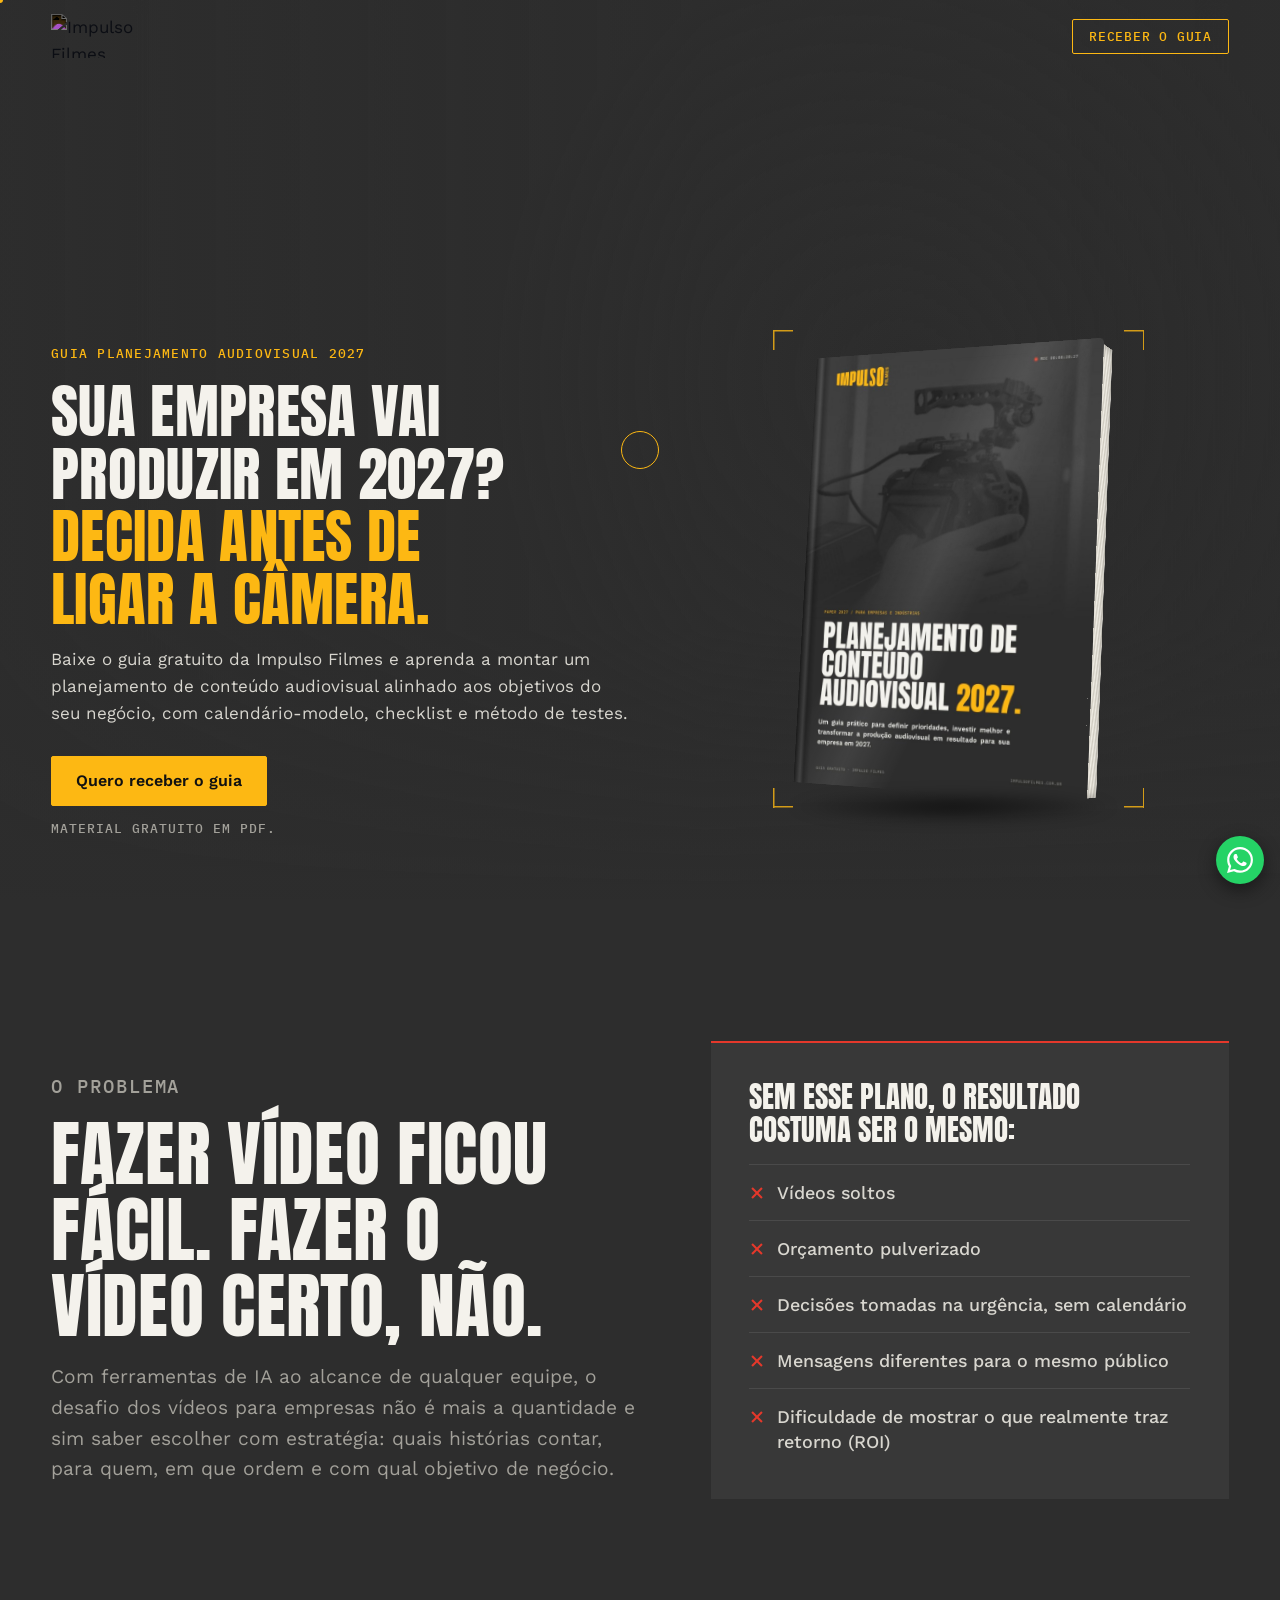
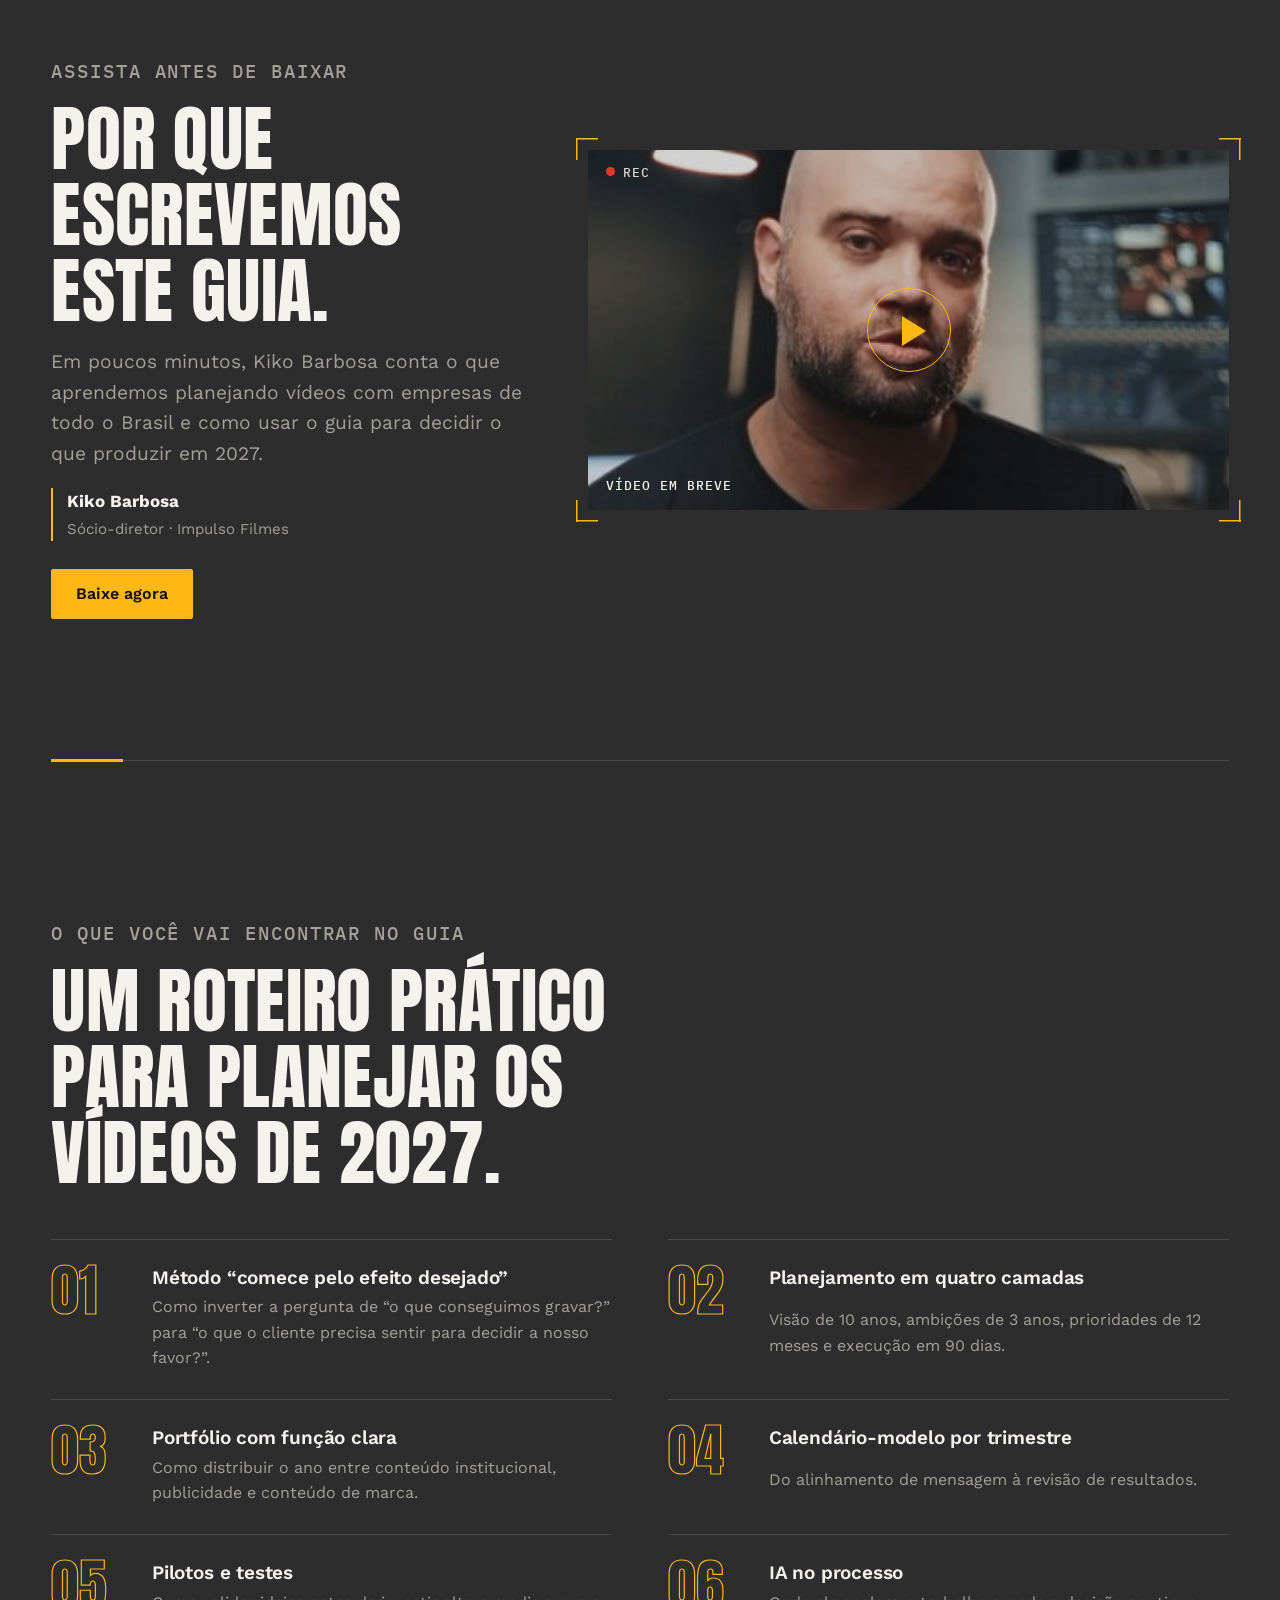
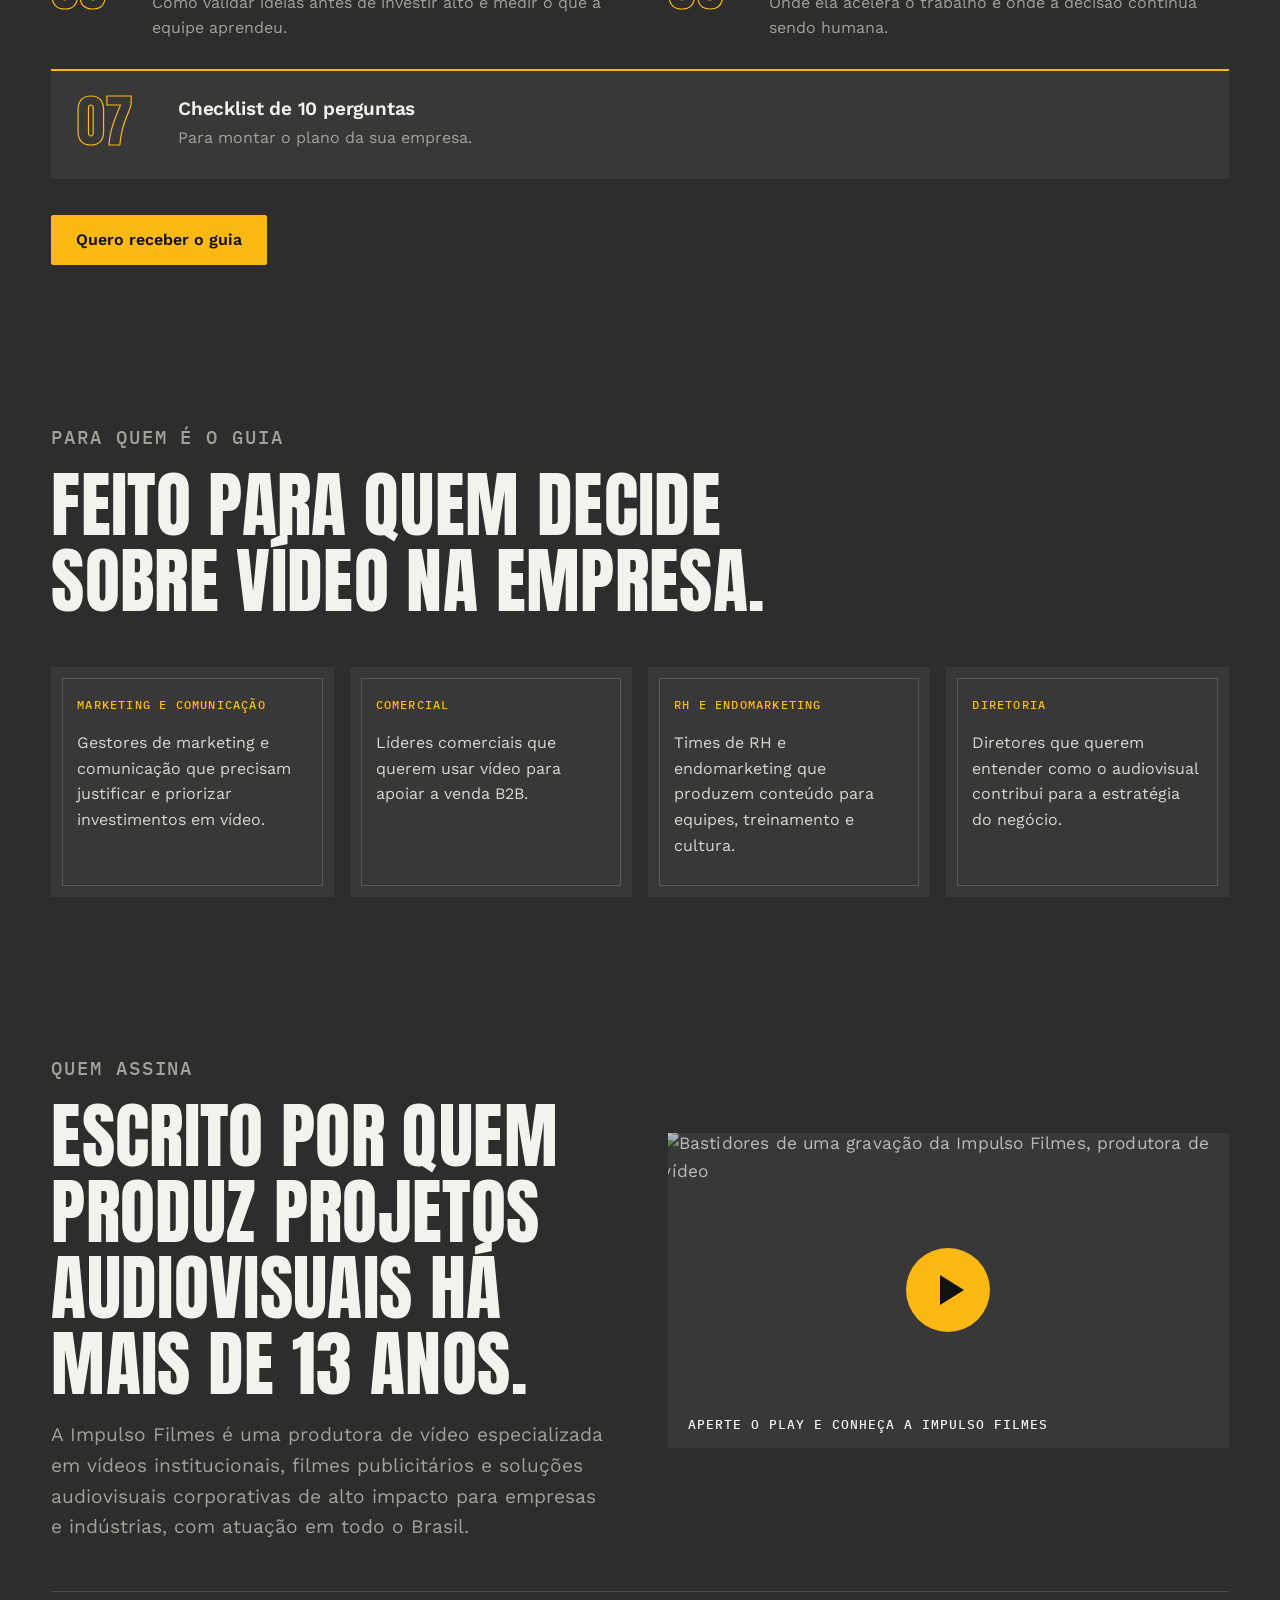
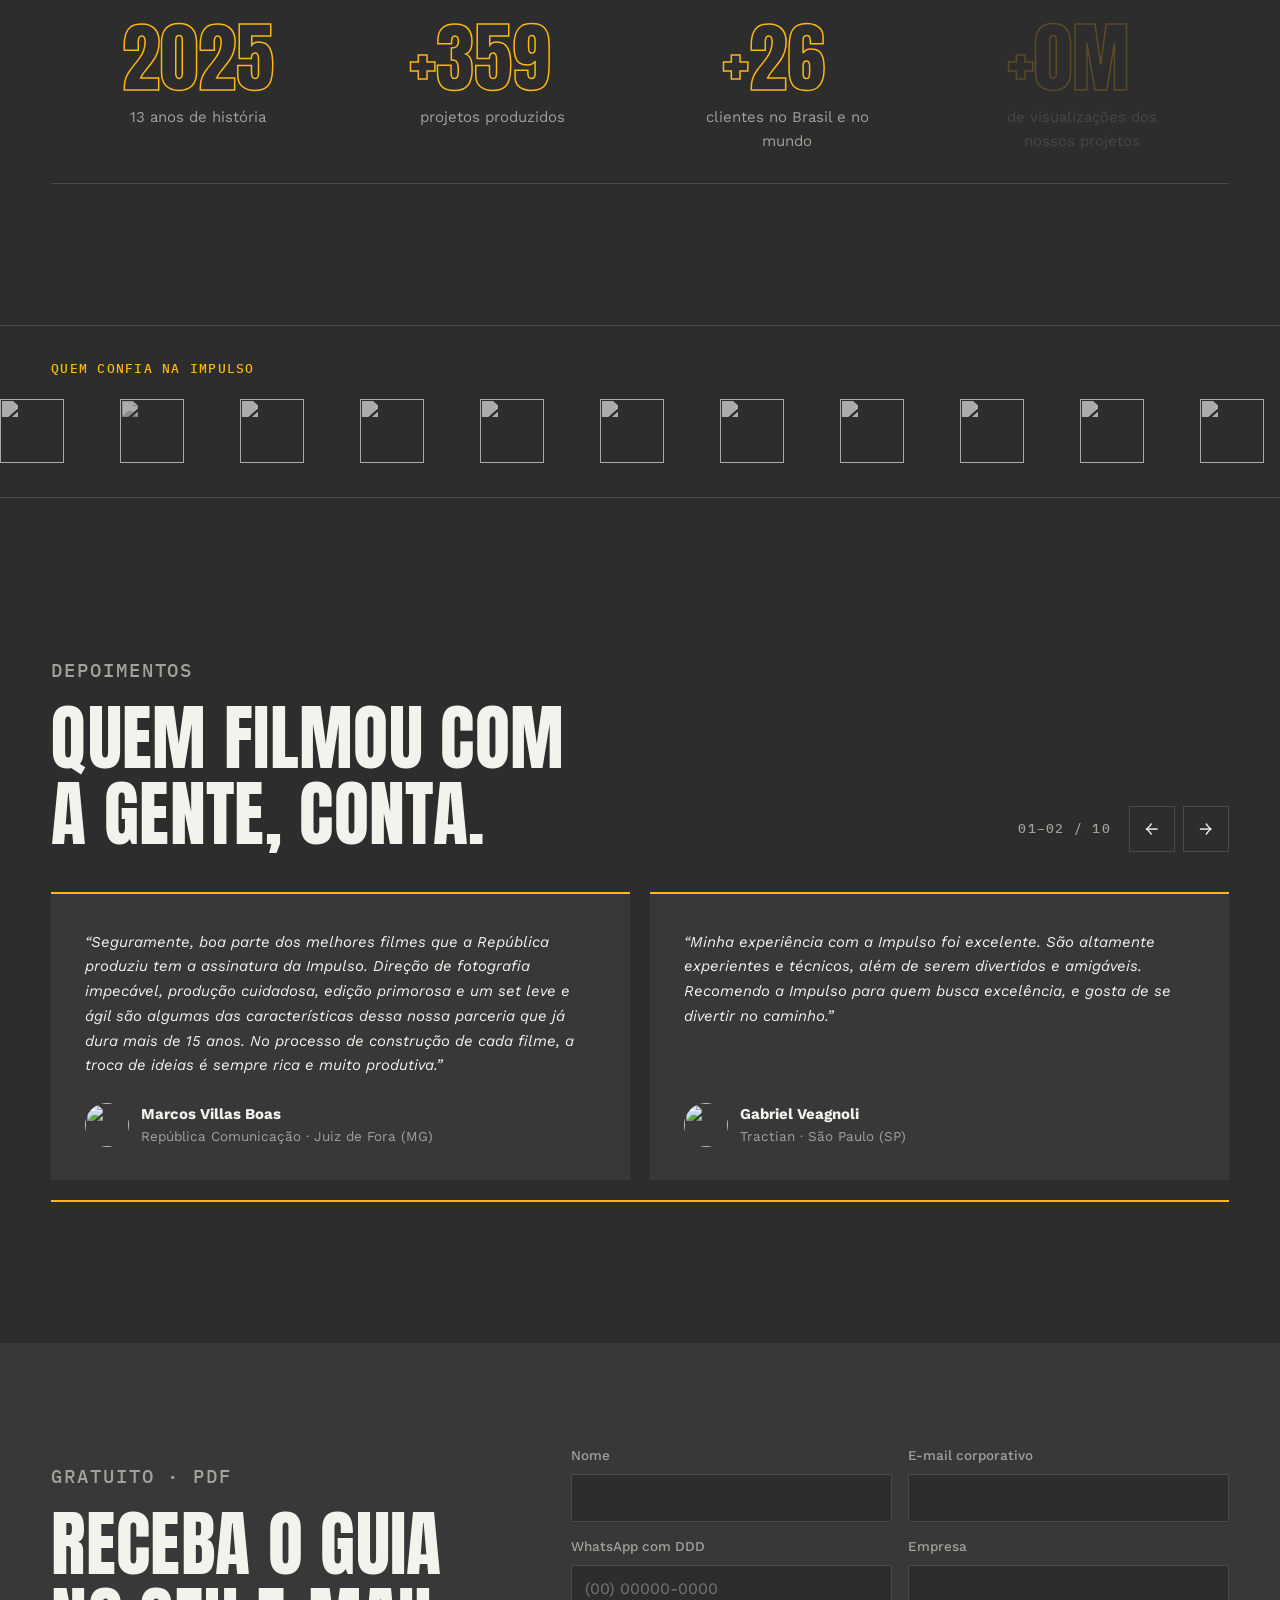
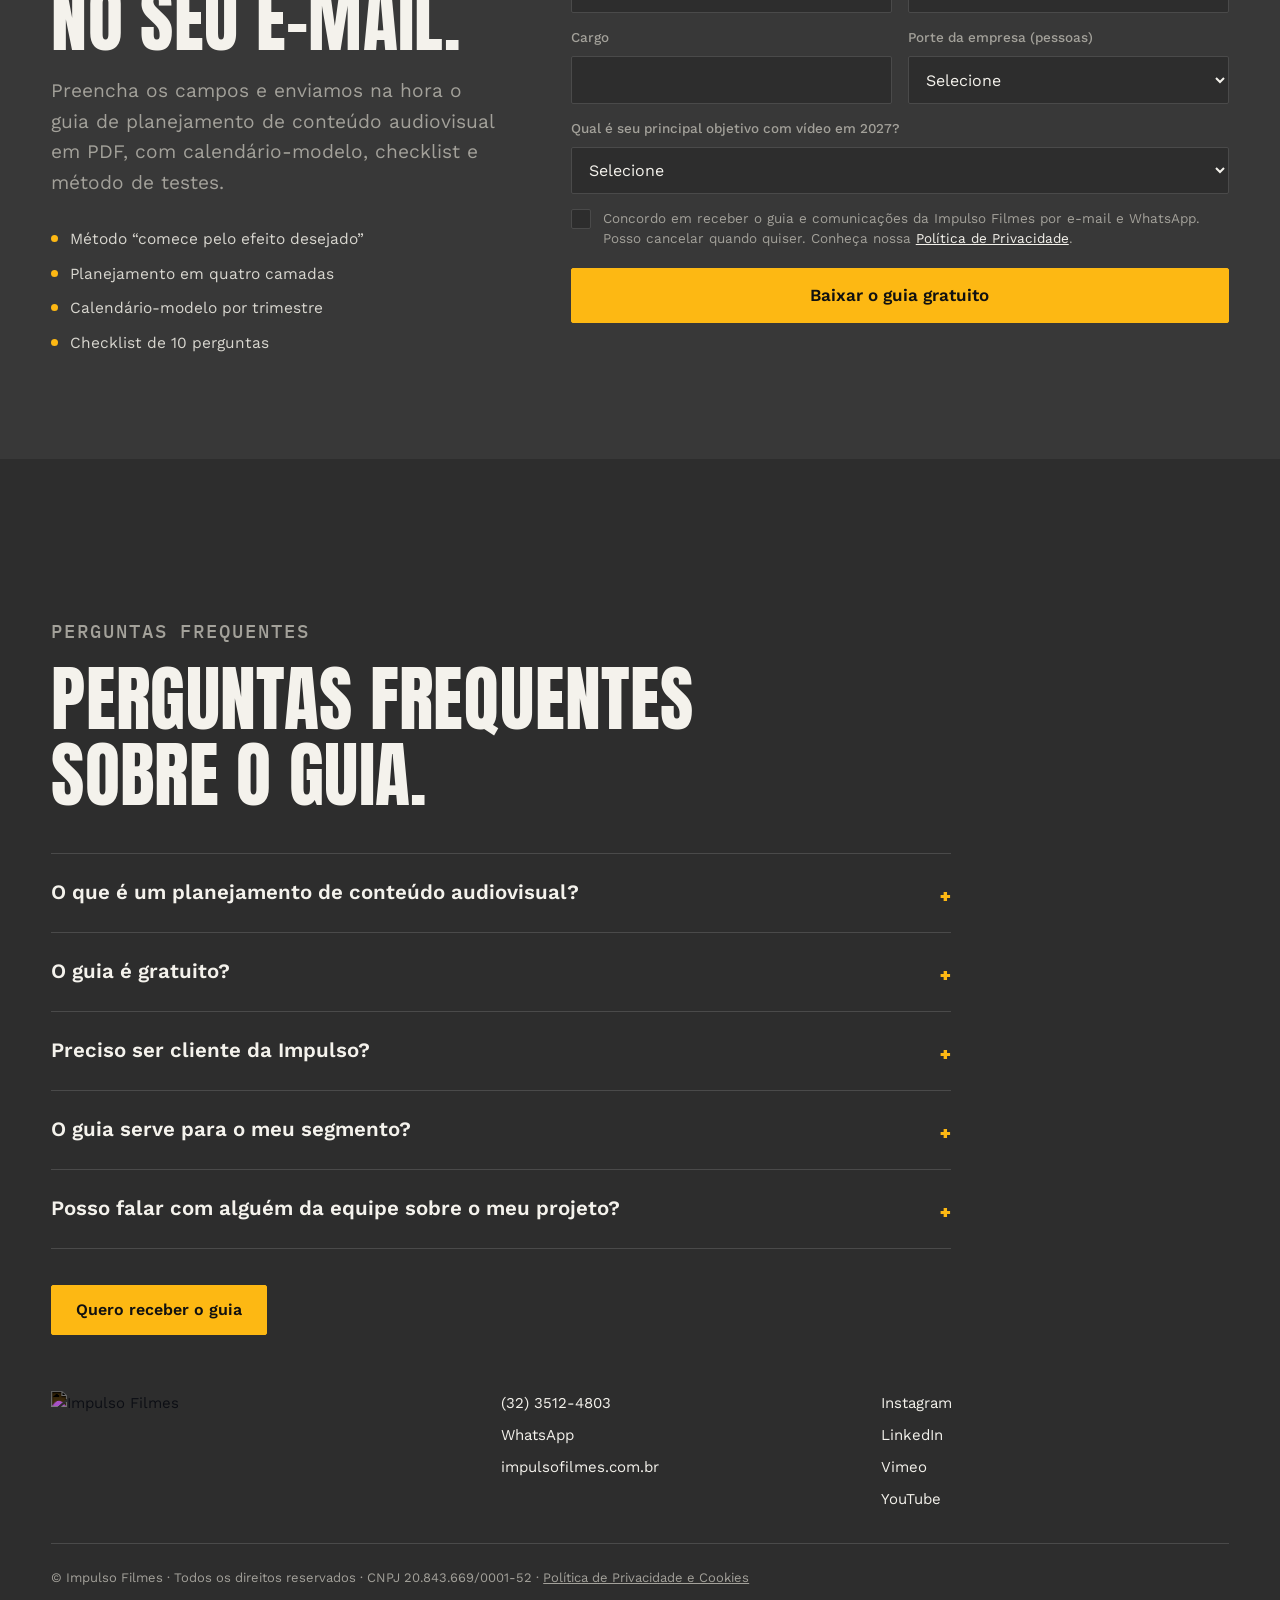
==== commit f575e48f: "Capa do livro com a arte final do guia (landing, imagens de divulgação e topo do e-mail) Co-Authored" ====
--- a/index.html
+++ b/index.html
@@ -27,8 +27,8 @@
 <link rel="preconnect" href="https://fonts.googleapis.com">
 <link rel="preconnect" href="https://fonts.gstatic.com" crossorigin>
 <link href="https://fonts.googleapis.com/css2?family=Anton&family=IBM+Plex+Mono:wght@400;500&family=Work+Sans:ital,wght@0,400;0,500;0,600;1,400&display=swap" rel="stylesheet">
-<link rel="stylesheet" href="base.css?v=10201437">
-<link rel="stylesheet" href="lp.css?v=10201437">
+<link rel="stylesheet" href="base.css?v=10210223">
+<link rel="stylesheet" href="lp.css?v=10210223">
 <script type="application/ld+json">
 {
   "@context": "https://schema.org",
@@ -98,12 +98,8 @@
     <a class="book" href="#guia" data-cursor="Receba o guia" aria-label="Capa do guia. Ir para o formulário">
       <span class="book-3d">
         <span class="flap">
-        <span class="cover">
-          <img class="cover-art" src="capa-textura.svg?v=10201437" alt="" aria-hidden="true" style="position:absolute;inset:0;width:100%;height:100%;opacity:.16">
-          <span class="cover-tag">Guia · Impulso Filmes</span>
-          <span class="cover-year" aria-hidden="true"><i>2</i><i>0</i><i>2</i><i>7</i></span>
-          <span class="cover-title">Planejamento de conteúdo audiovisual</span>
-          <span class="cover-foot"><span>Calendário-modelo</span><span>Checklist</span><span>Testes</span></span>
+        <span class="cover foto">
+          <img class="cover-img" src="capa-guia.jpg" alt="Capa do guia Planejamento de conteúdo audiovisual 2027, da Impulso Filmes" width="800" height="1132">
         </span>
         <span class="inside" aria-hidden="true"></span>
         </span>
@@ -371,7 +367,7 @@
 
 <div class="cursor" aria-hidden="true"></div><div class="dot" aria-hidden="true"></div>
 
-<script src="config.js?v=10201437"></script>
-<script src="lp.js?v=10201437"></script>
+<script src="config.js?v=10210223"></script>
+<script src="lp.js?v=10210223"></script>
 </body>
 </html>
--- a/lp.css
+++ b/lp.css
@@ -66,6 +66,10 @@
   background: linear-gradient(90deg, rgba(0, 0, 0, .45) 0, rgba(255, 255, 255, .08) 7px, rgba(0, 0, 0, .25) 11px, transparent 18px),
               linear-gradient(115deg, transparent 35%, rgba(255, 255, 255, .09) 48%, transparent 60%); }
 .cover > * { position: relative; }
+/* Capa com a arte final do guia (foto): ocupa a capa inteira; o vinco e o brilho ficam por cima */
+.cover.foto { padding: 0; border-top: 0; background: #2d2d2d; }
+.cover.foto > .cover-img { position: absolute; inset: 0; width: 100%; height: 100%; object-fit: cover; object-position: 50% 50%; }
+.cover.foto::before { z-index: 1; }
 /* Arte da capa: lente com diafragma, escala de foco e fita de filme, bem apagadas, com granulação de película */
 .cover > .cover-art { position: absolute; inset: 0; width: 100%; height: 100%; object-fit: cover; opacity: .16; pointer-events: none; mix-blend-mode: screen; }
 /* Miolo: folhas visíveis na lateral direita e no topo */
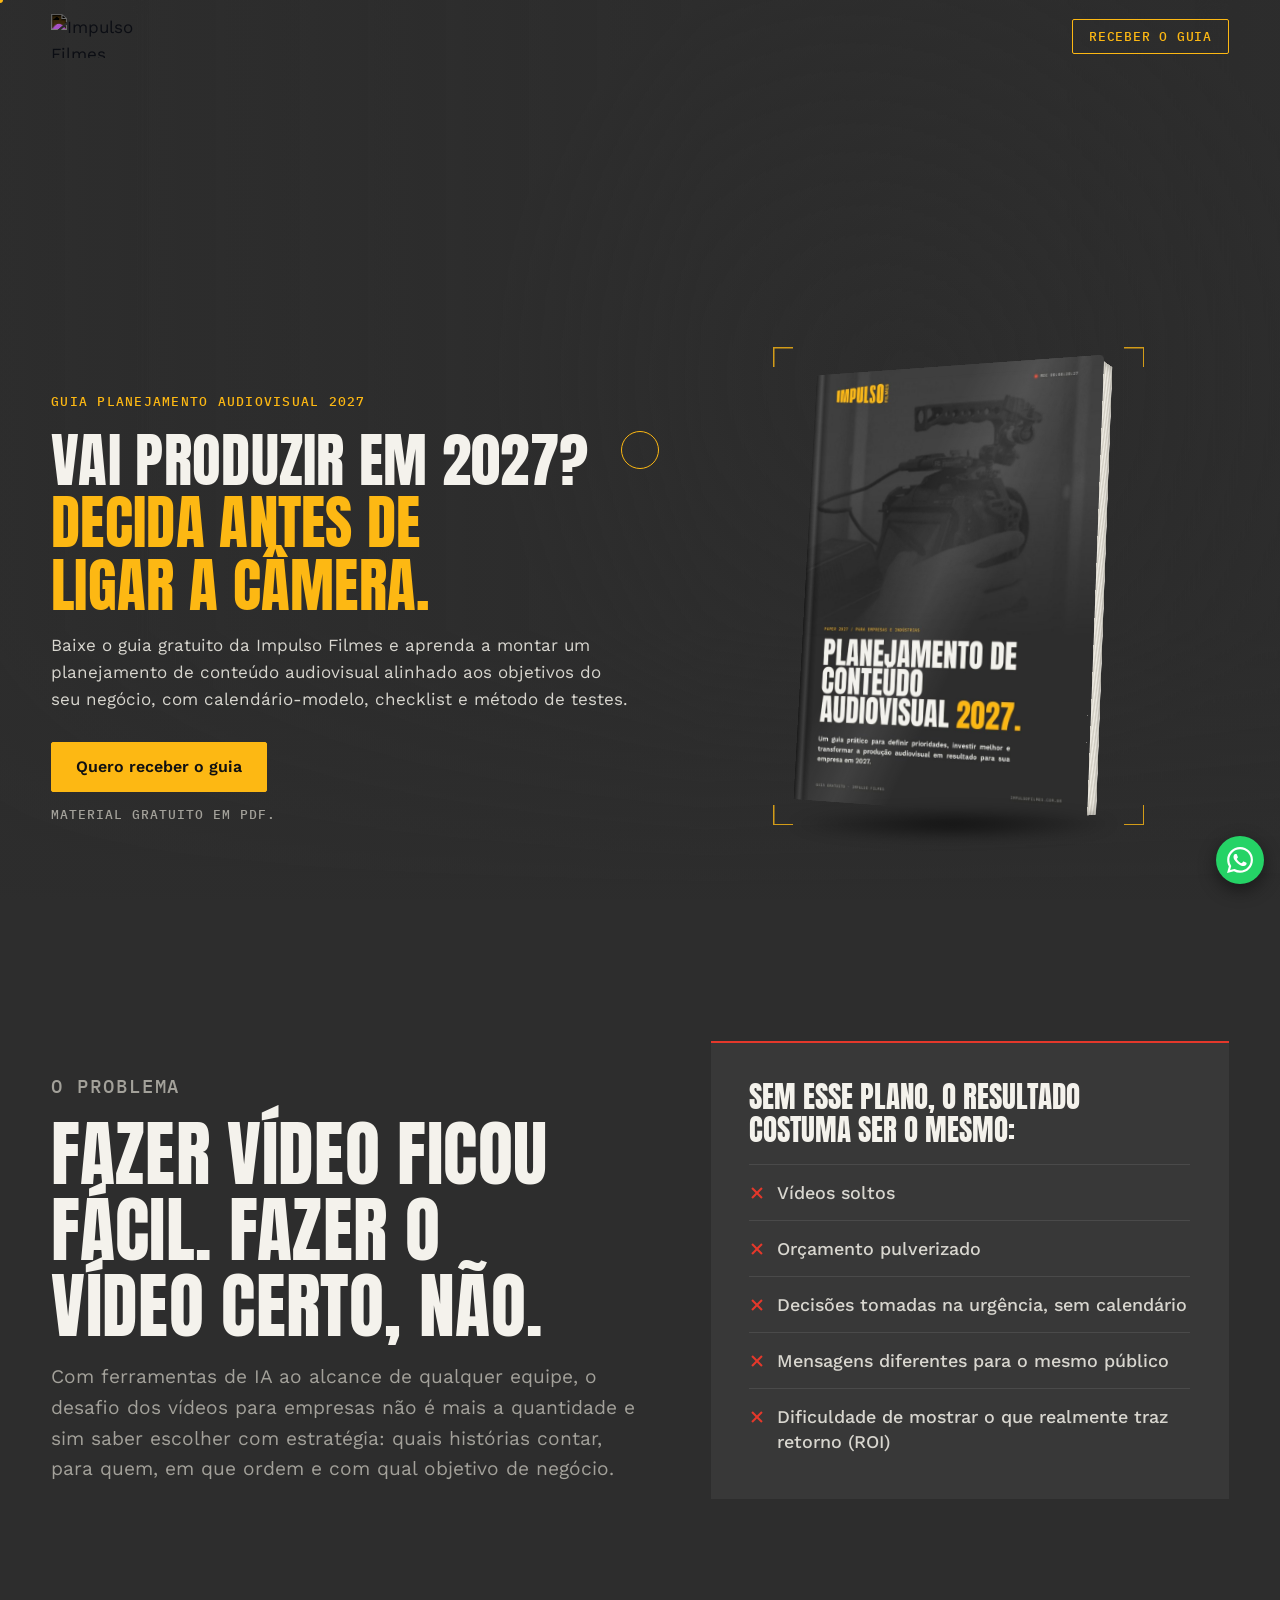
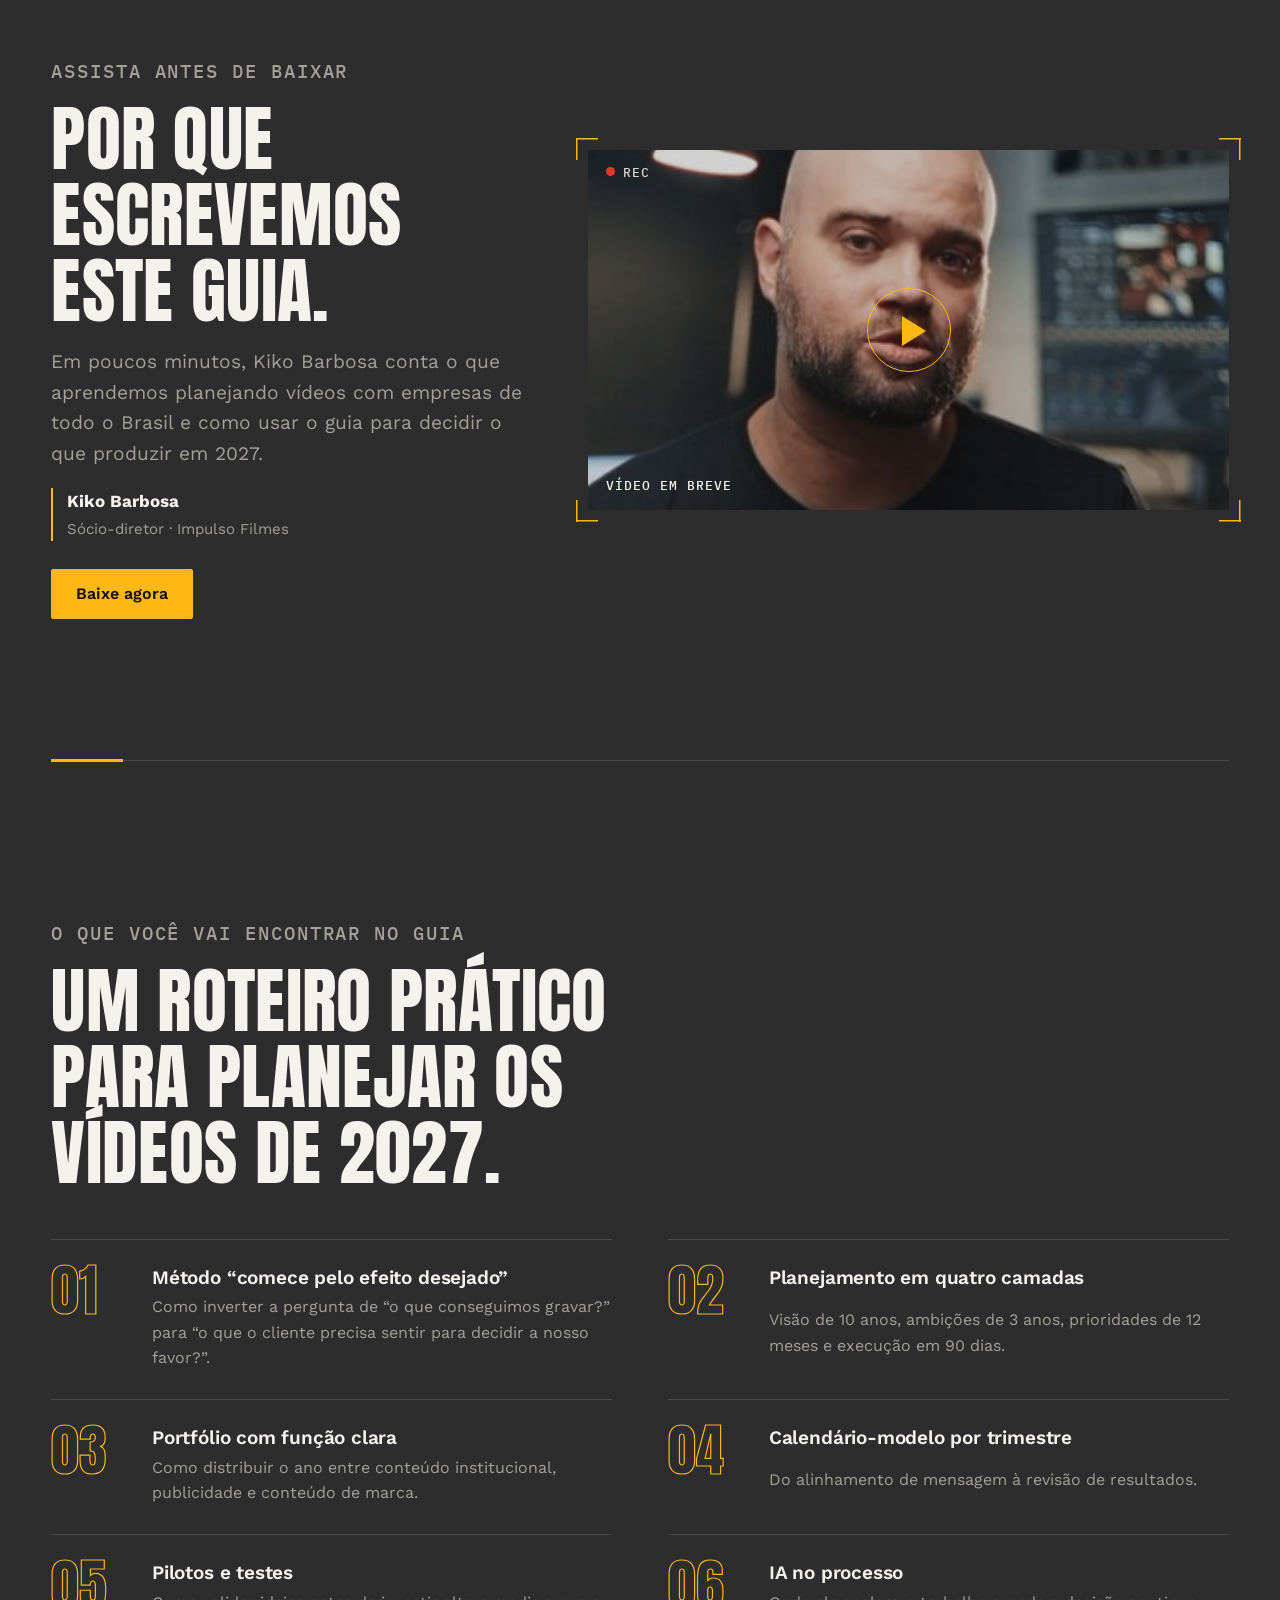
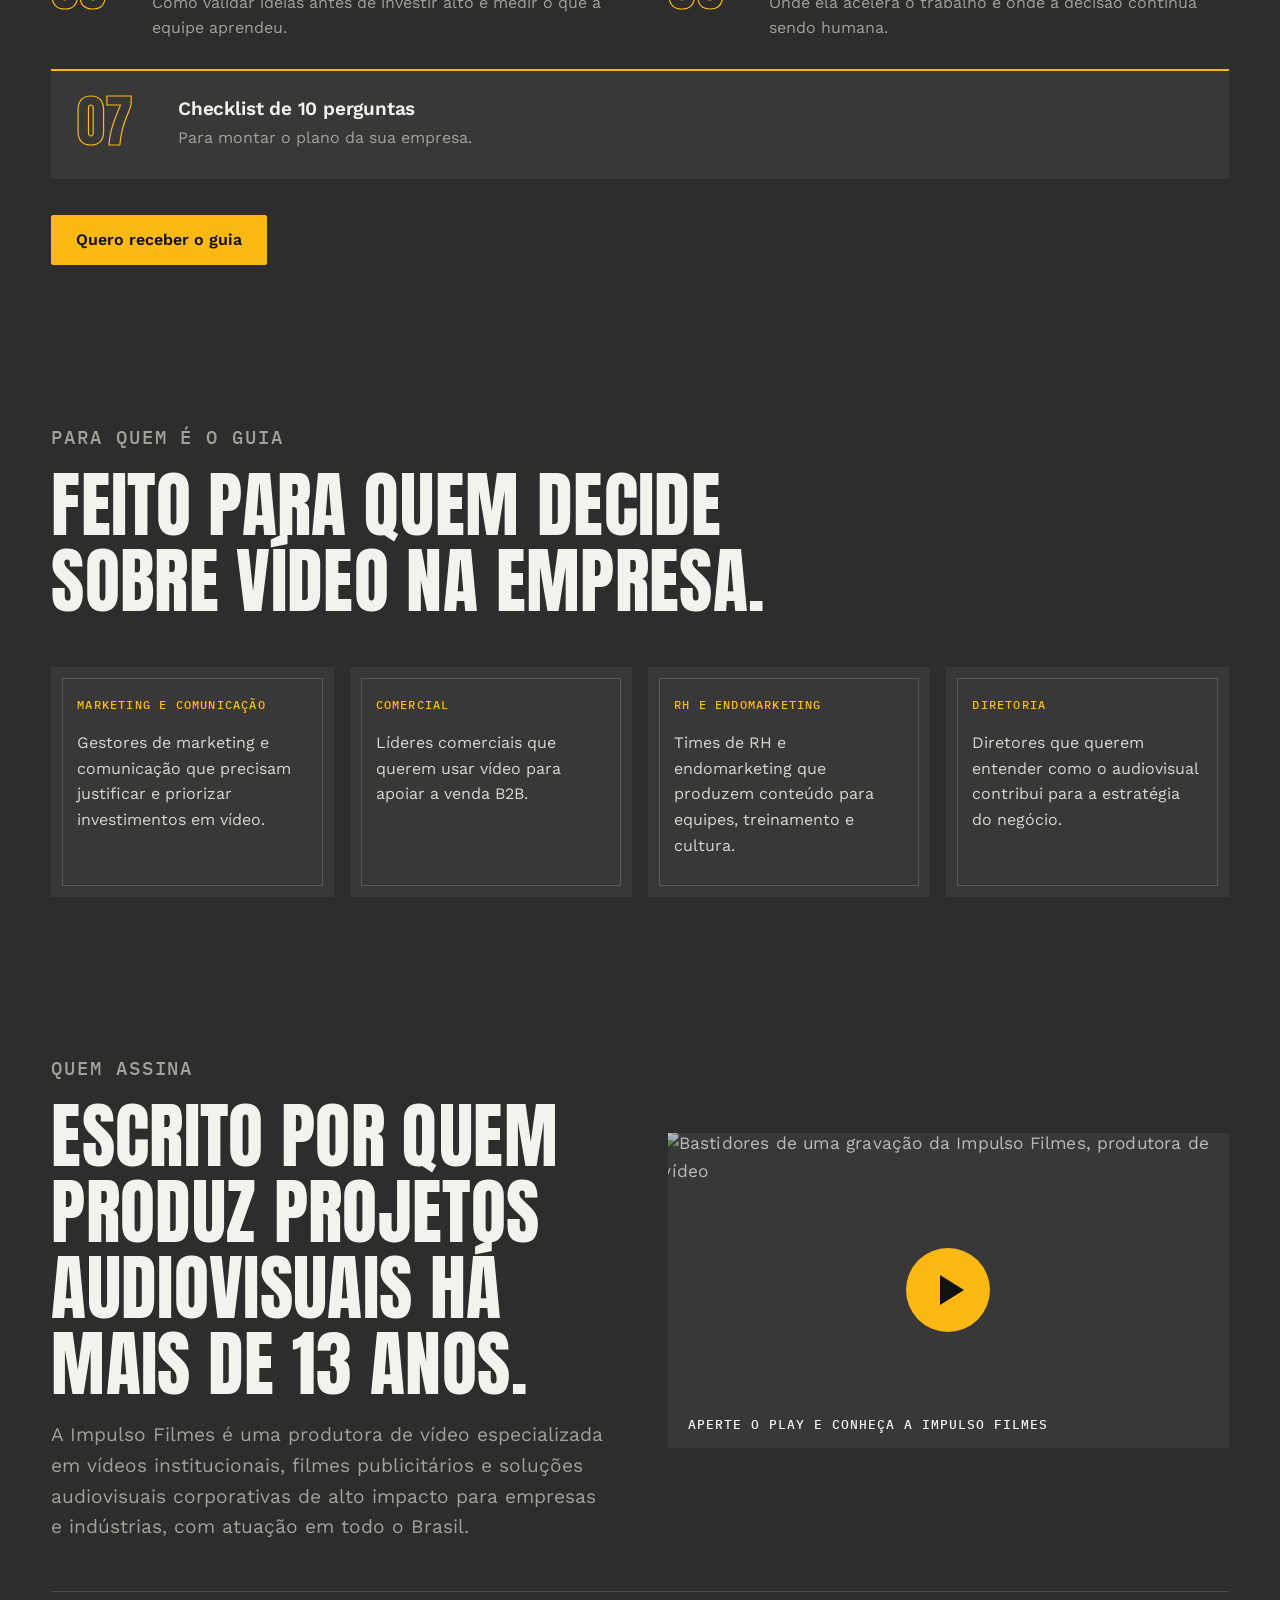
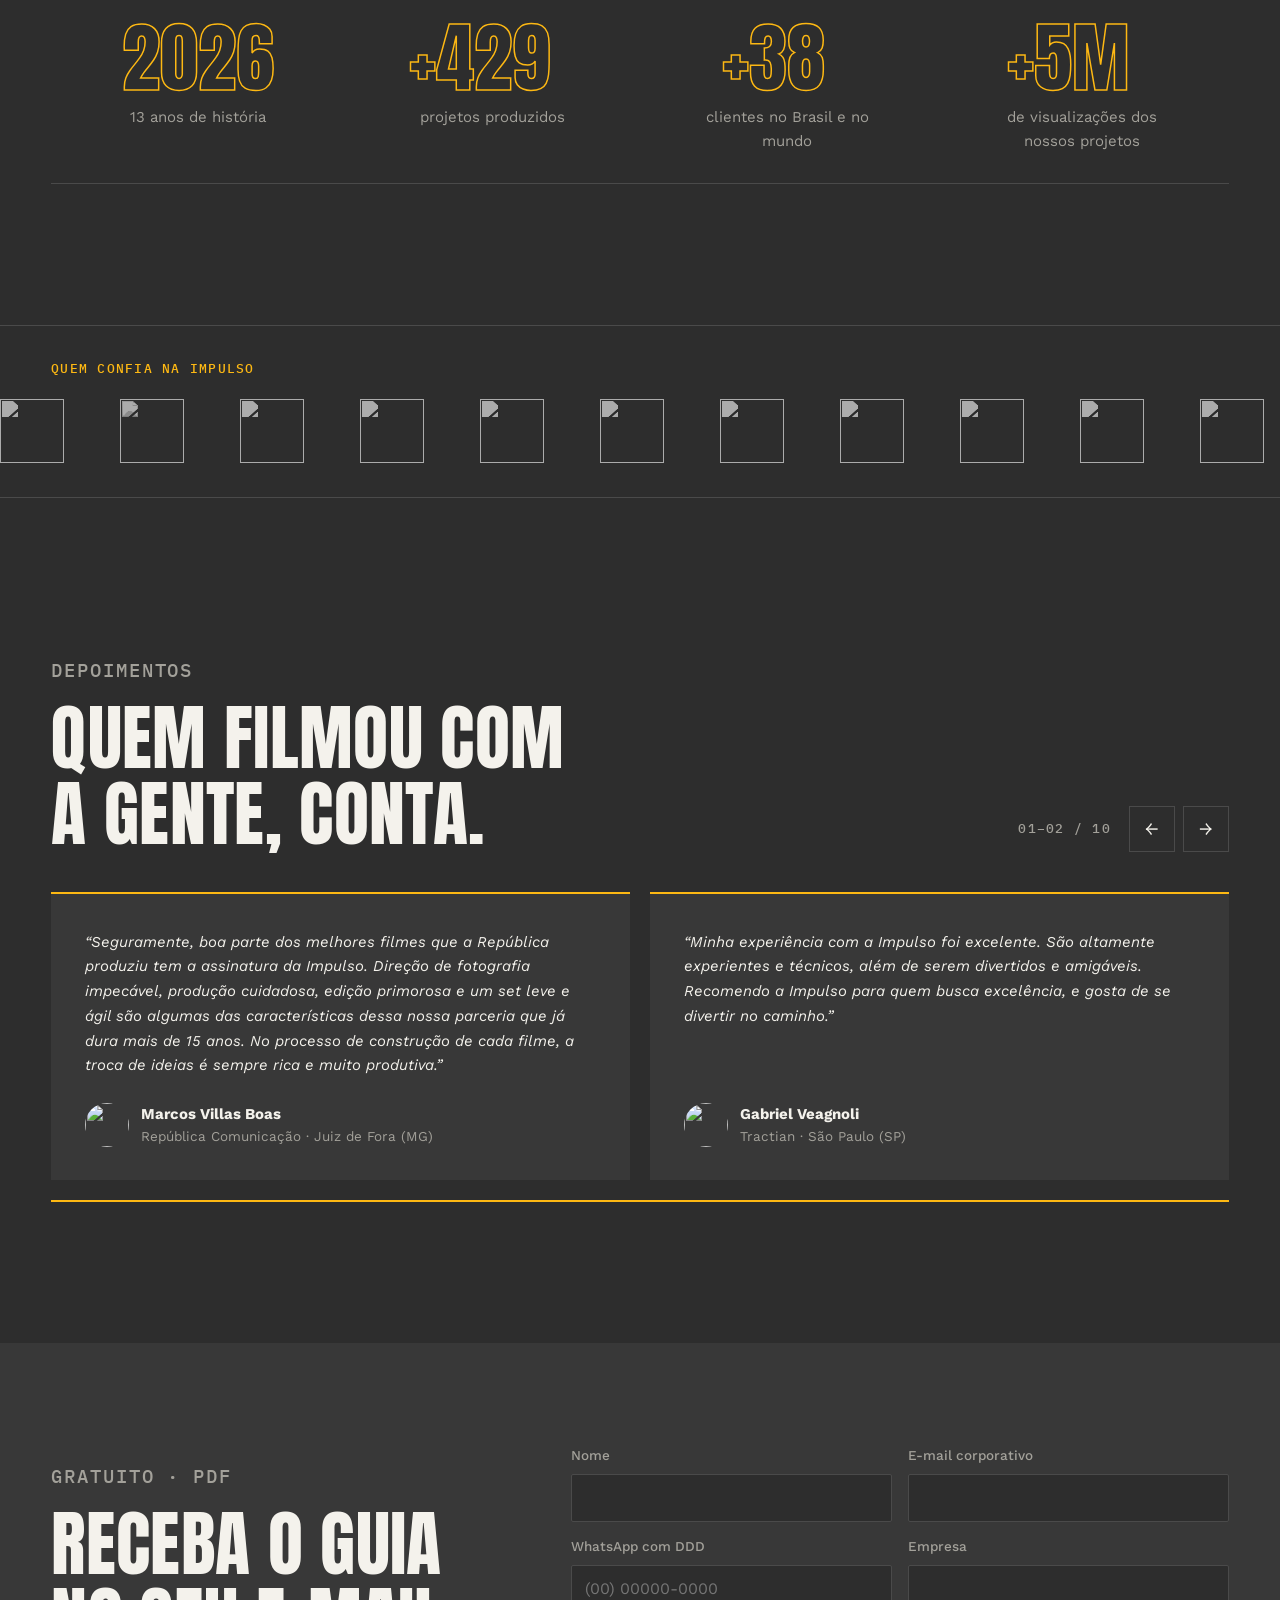
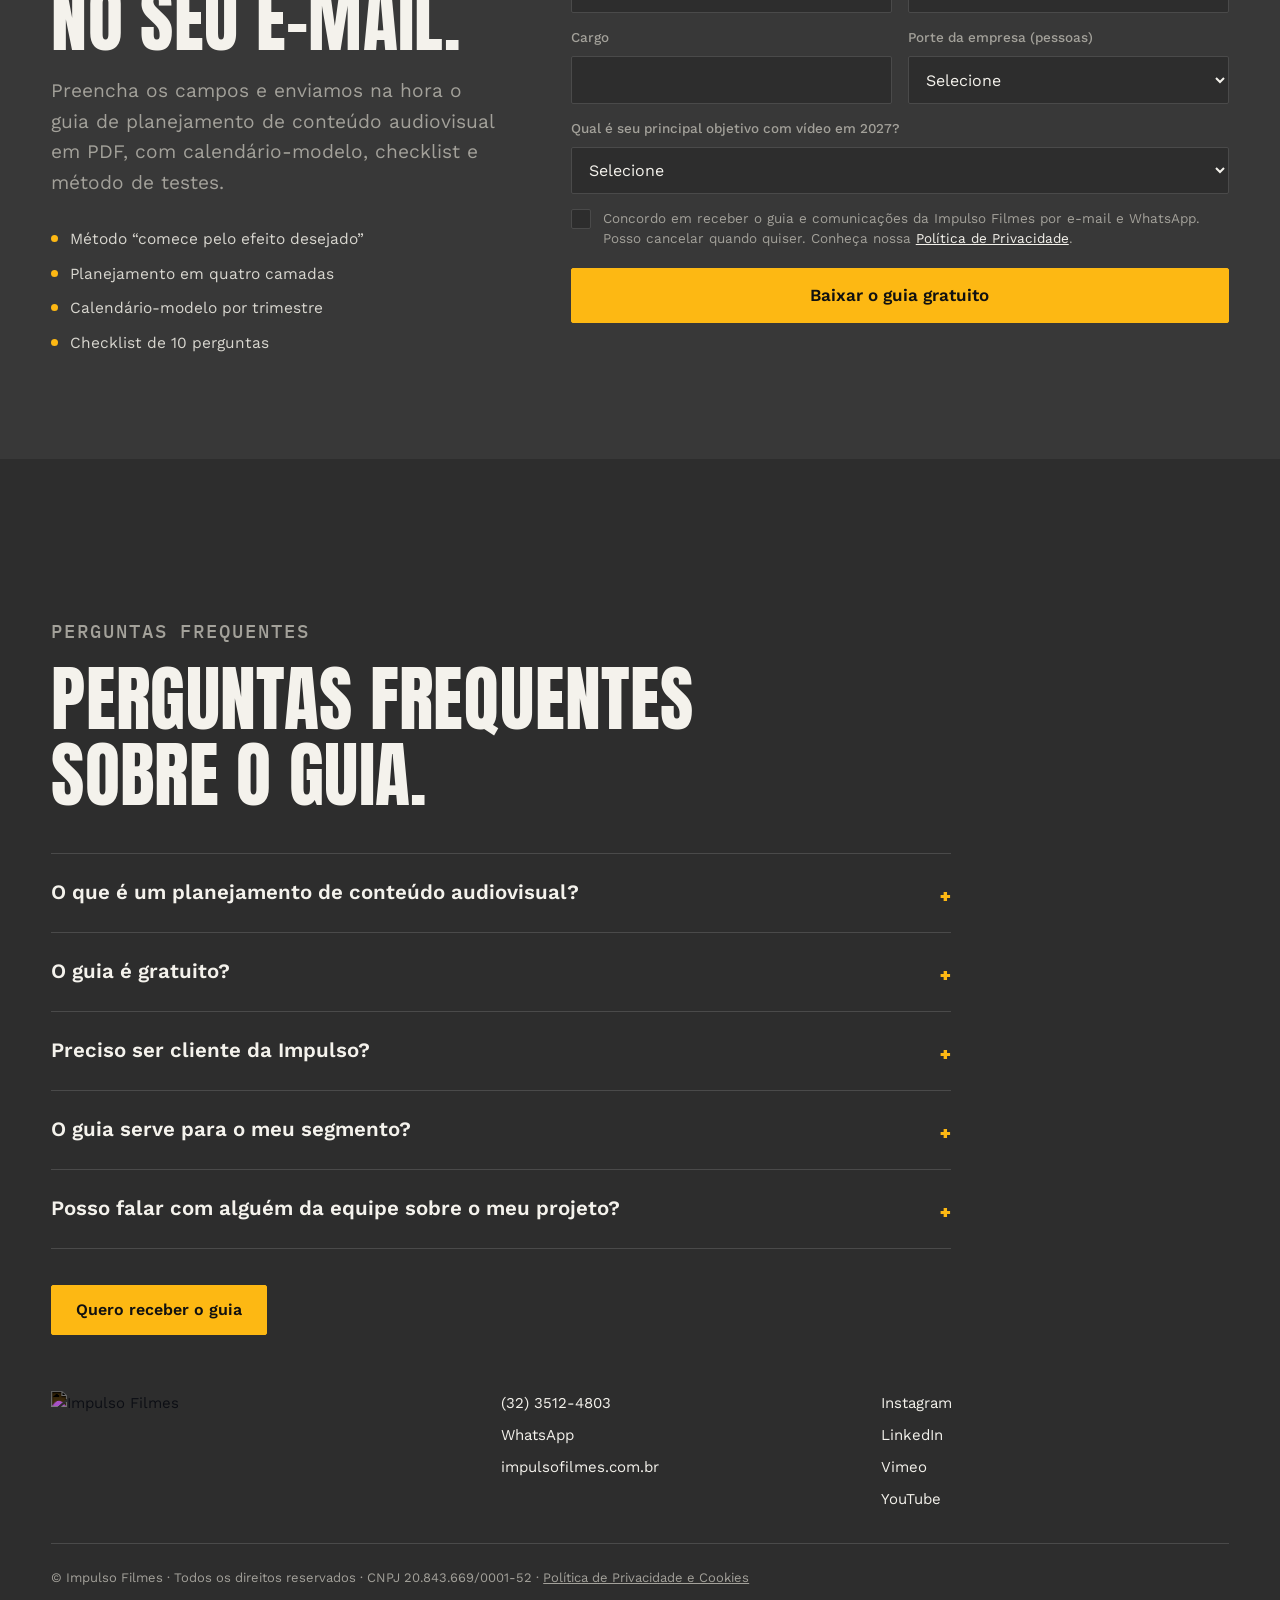
==== commit c2cff9d3: "Título "Vai produzir em 2027?" na página, no compartilhamento e nas imagens de divulgação Co-Authore" ====
--- a/index.html
+++ b/index.html
@@ -13,7 +13,7 @@
 <meta property="og:type" content="website">
 <meta property="og:site_name" content="Impulso Filmes">
 <meta property="og:url" content="https://www.impulsofilmes.com.br/guia-planejamento-audiovisual/">
-<meta property="og:title" content="Sua empresa vai produzir em 2027? Guia gratuito de planejamento audiovisual">
+<meta property="og:title" content="Vai produzir em 2027? Guia gratuito de planejamento audiovisual">
 <meta property="og:description" content="Monte o planejamento de conteúdo audiovisual da sua empresa com calendário-modelo, checklist e método de testes. PDF gratuito da Impulso Filmes.">
 <meta property="og:image" content="https://www.impulsofilmes.com.br/guia-planejamento-audiovisual/compartilhamento.jpg">
 <meta property="og:image:width" content="1200">
@@ -27,8 +27,8 @@
 <link rel="preconnect" href="https://fonts.googleapis.com">
 <link rel="preconnect" href="https://fonts.gstatic.com" crossorigin>
 <link href="https://fonts.googleapis.com/css2?family=Anton&family=IBM+Plex+Mono:wght@400;500&family=Work+Sans:ital,wght@0,400;0,500;0,600;1,400&display=swap" rel="stylesheet">
-<link rel="stylesheet" href="base.css?v=10210223">
-<link rel="stylesheet" href="lp.css?v=10210223">
+<link rel="stylesheet" href="base.css?v=10210237">
+<link rel="stylesheet" href="lp.css?v=10210237">
 <script type="application/ld+json">
 {
   "@context": "https://schema.org",
@@ -87,7 +87,7 @@
 
   <div class="hero-inner">
     <div class="hero-copy">
-      <h1><span class="eyebrow">Guia planejamento audiovisual 2027</span> Sua empresa vai produzir em 2027? <em>Decida antes de ligar a câmera.</em></h1>
+      <h1><span class="eyebrow">Guia planejamento audiovisual 2027</span> Vai produzir em 2027? <em>Decida antes de ligar a câmera.</em></h1>
       <p class="lead">Baixe o guia gratuito da Impulso Filmes e aprenda a montar um planejamento de conteúdo audiovisual alinhado aos objetivos do seu negócio, com calendário-modelo, checklist e método de testes.</p>
       <div class="actions">
         <a class="btn solid" href="#guia">Quero receber o guia</a>
@@ -367,7 +367,7 @@
 
 <div class="cursor" aria-hidden="true"></div><div class="dot" aria-hidden="true"></div>
 
-<script src="config.js?v=10210223"></script>
-<script src="lp.js?v=10210223"></script>
+<script src="config.js?v=10210237"></script>
+<script src="lp.js?v=10210237"></script>
 </body>
 </html>
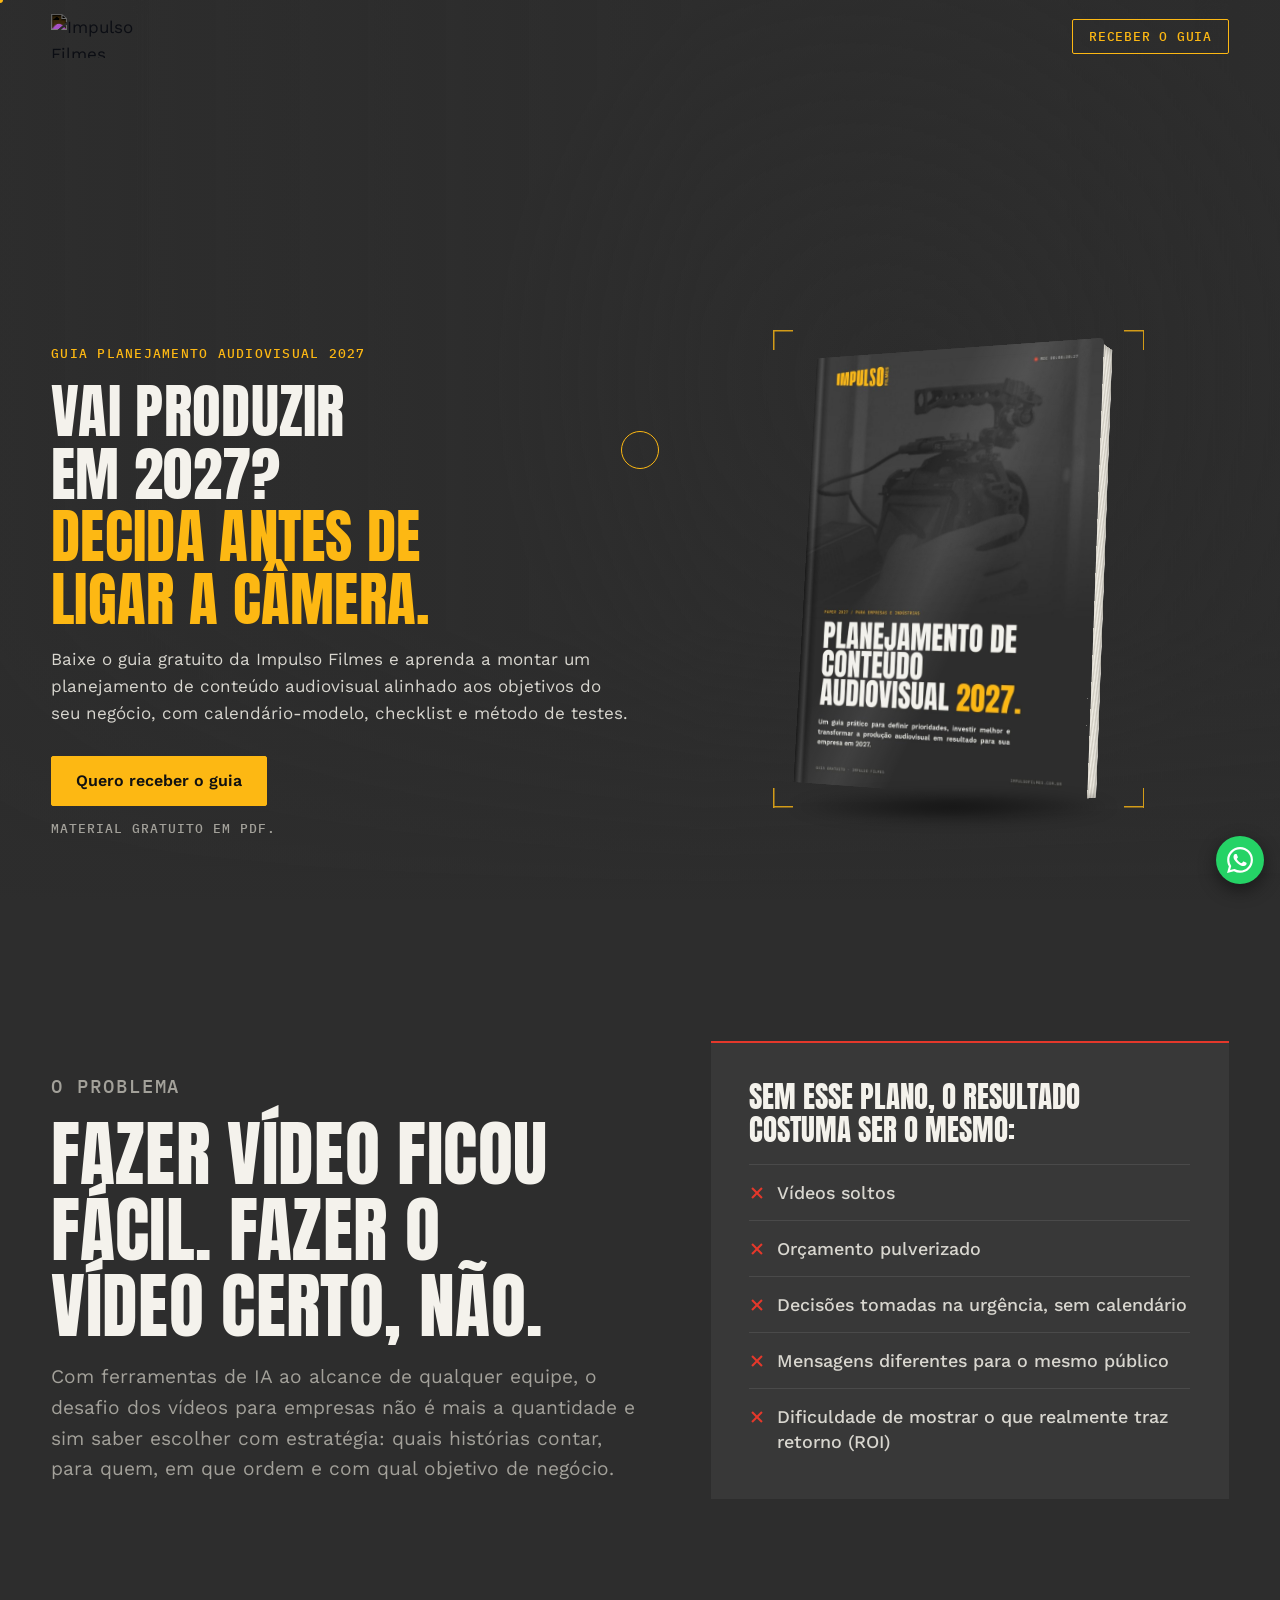
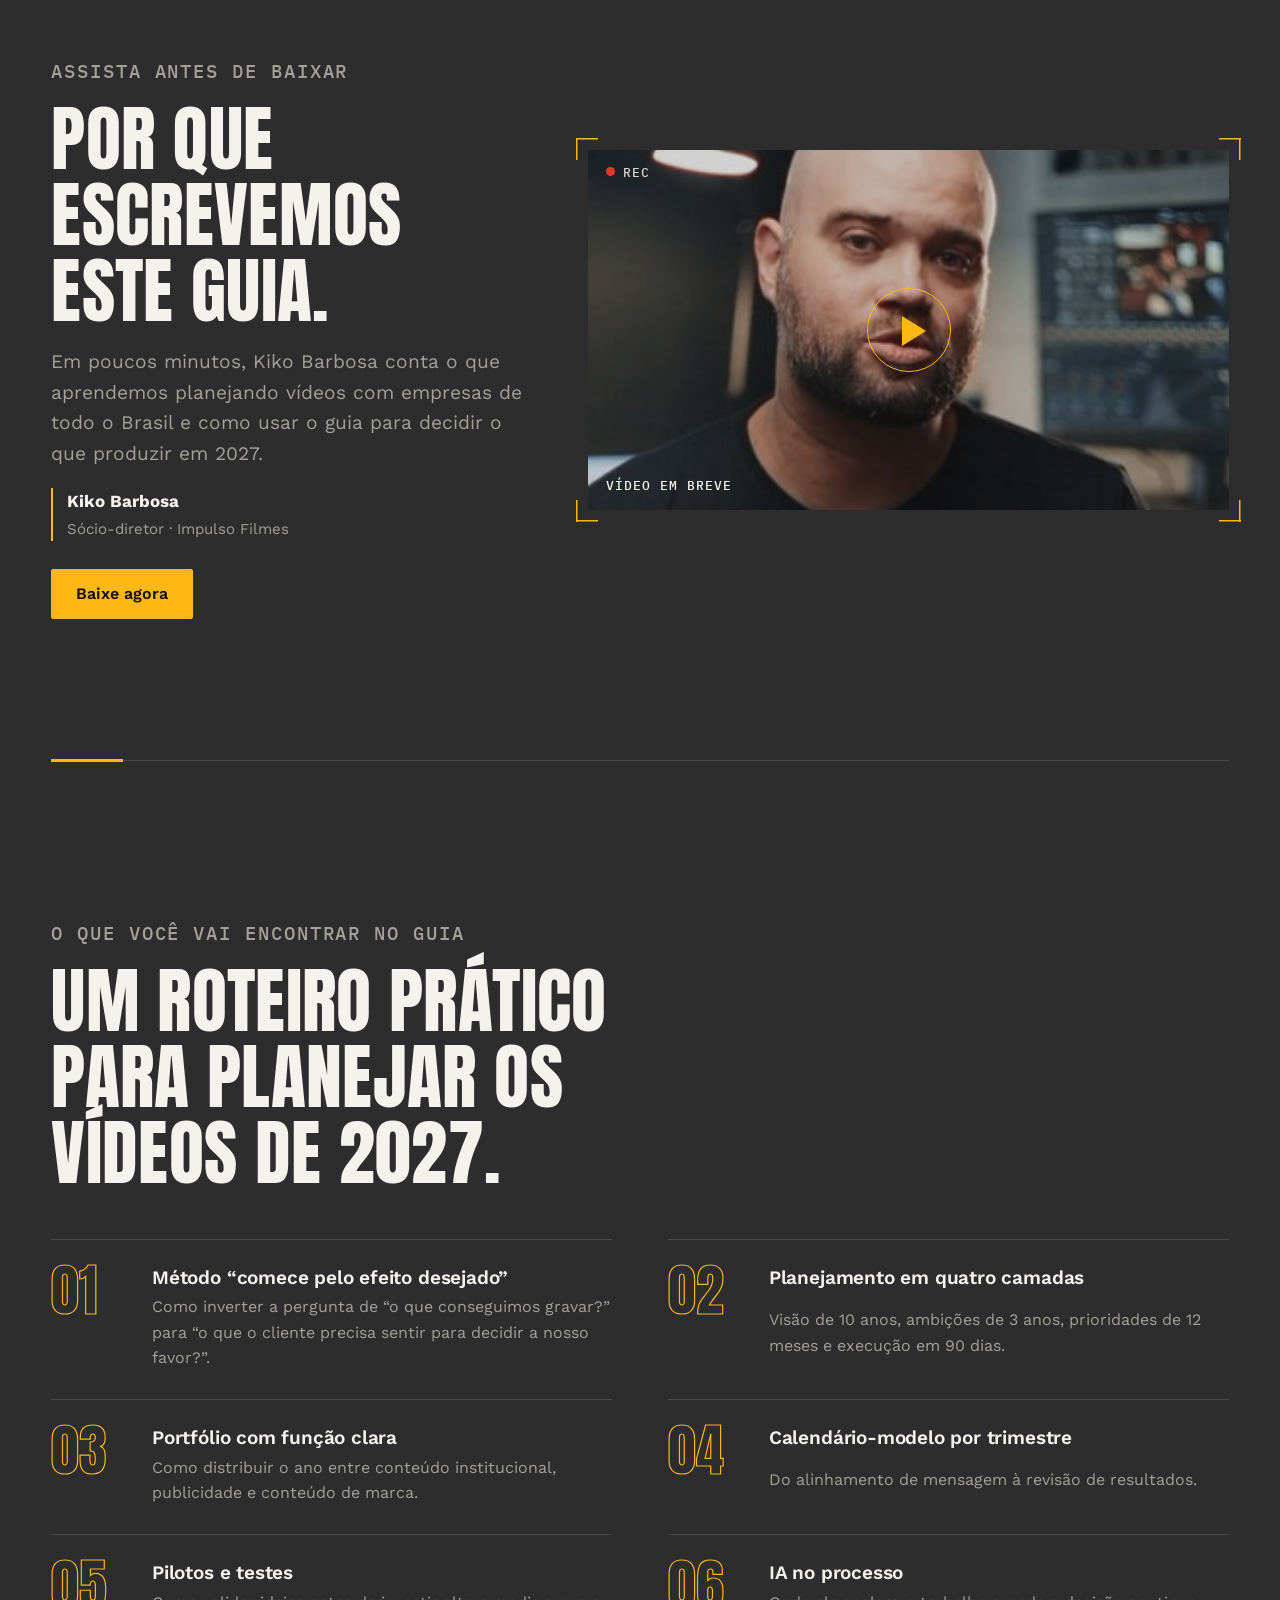
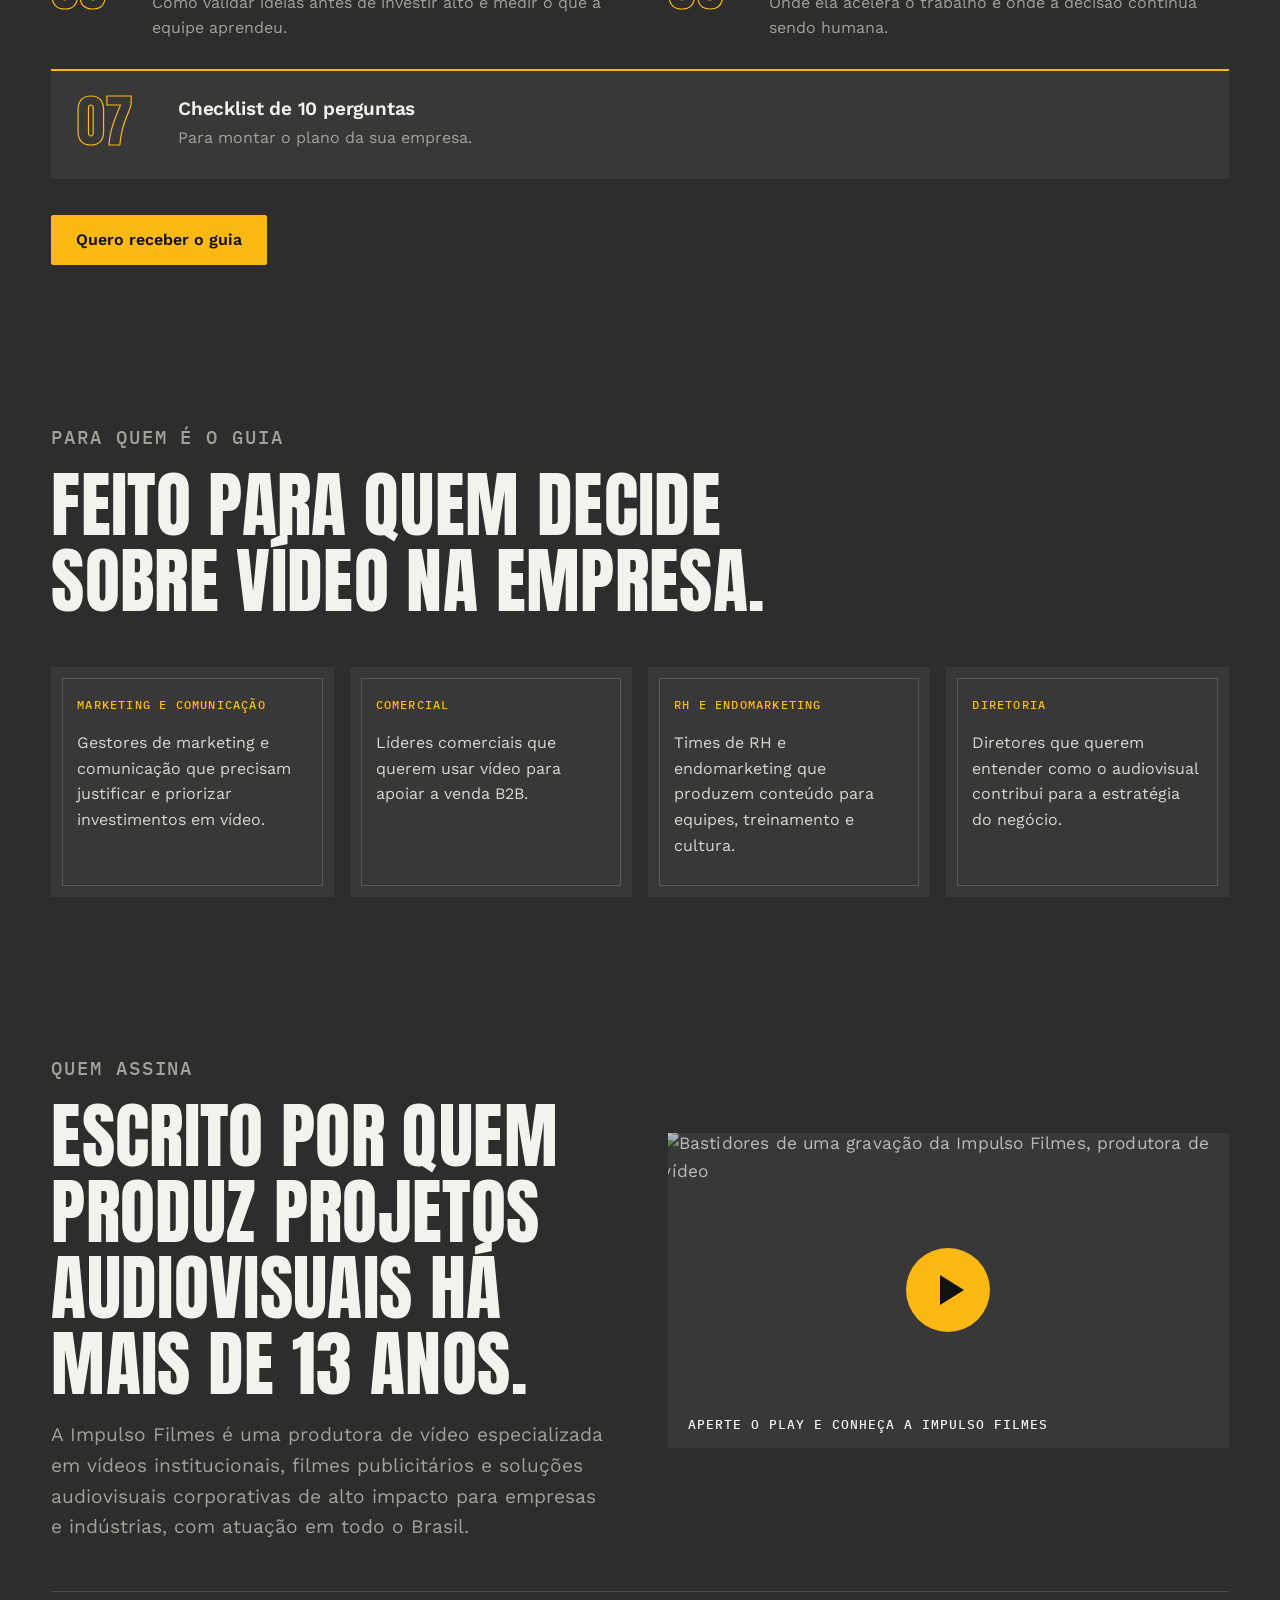
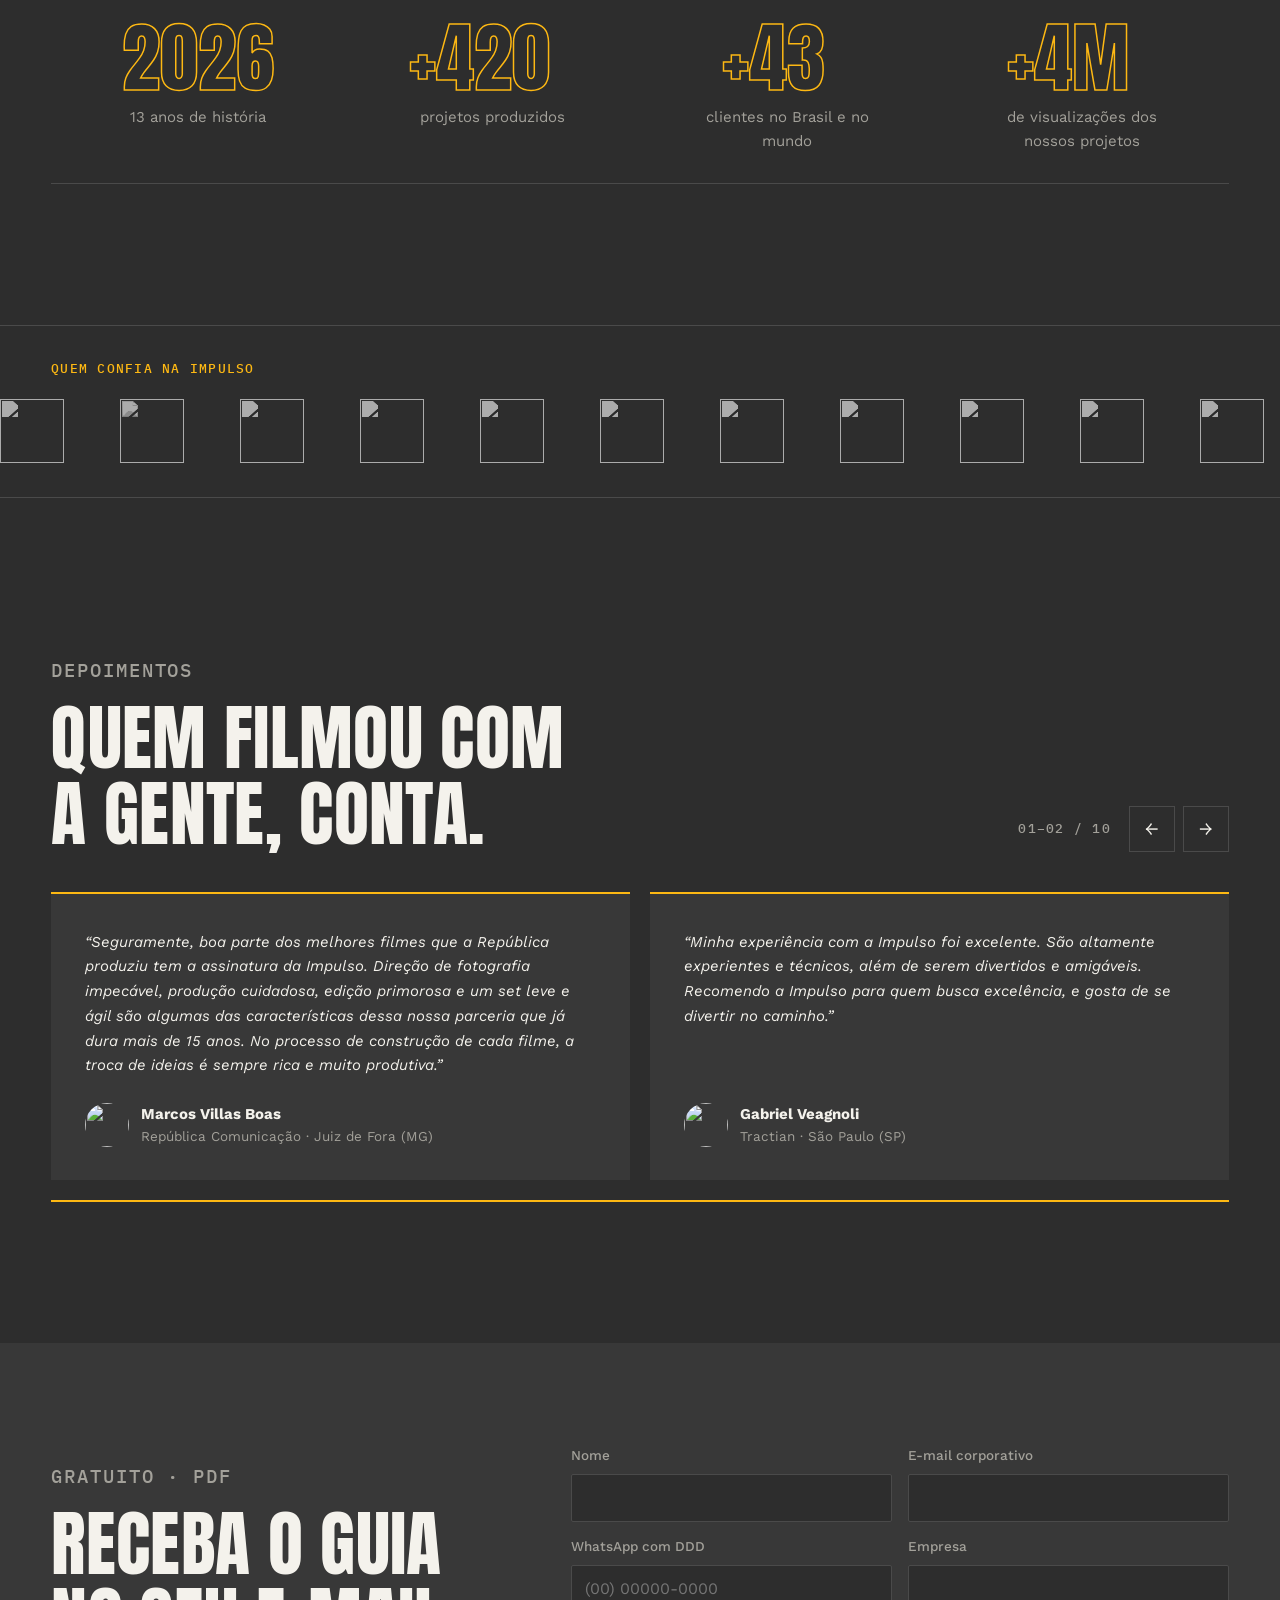
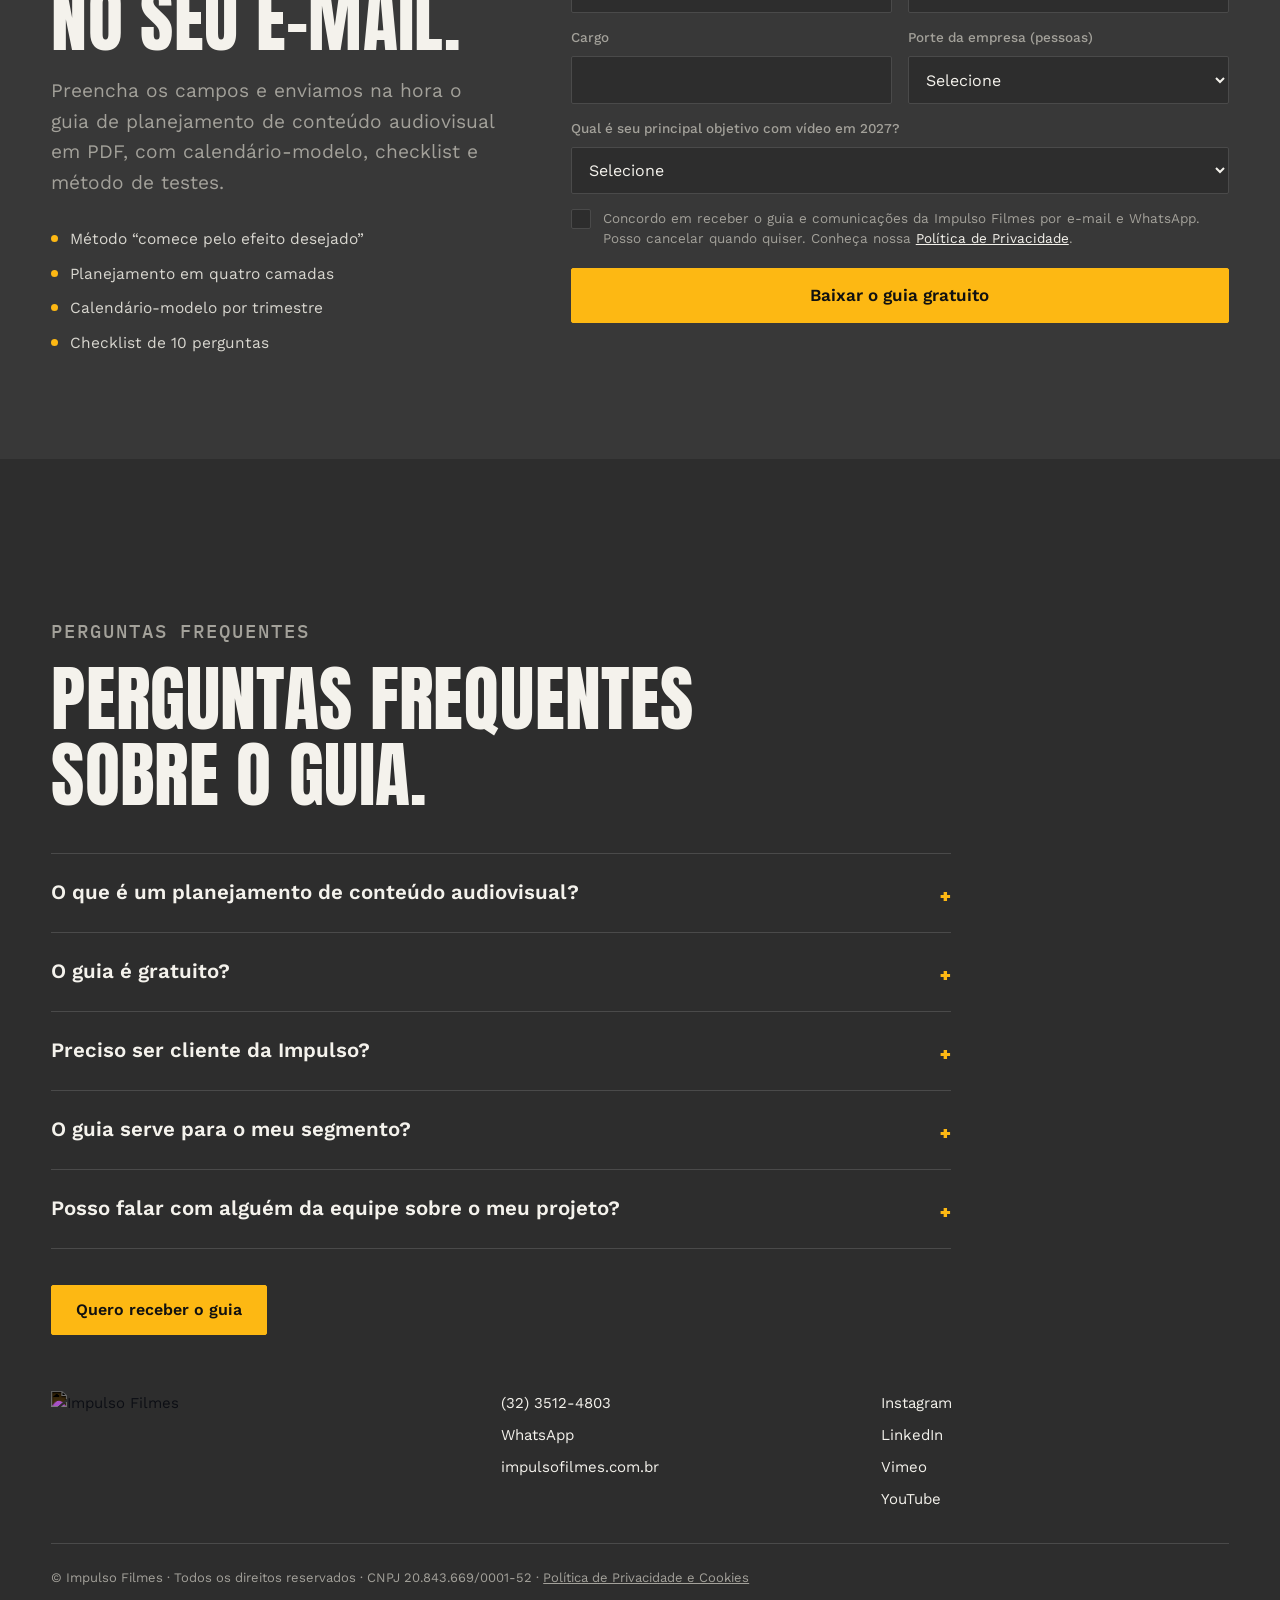
==== commit 0492c017: "Título com "em 2027?" na segunda linha (página e imagens de divulgação) Co-Authored-By: Claude Opus " ====
--- a/index.html
+++ b/index.html
@@ -27,8 +27,8 @@
 <link rel="preconnect" href="https://fonts.googleapis.com">
 <link rel="preconnect" href="https://fonts.gstatic.com" crossorigin>
 <link href="https://fonts.googleapis.com/css2?family=Anton&family=IBM+Plex+Mono:wght@400;500&family=Work+Sans:ital,wght@0,400;0,500;0,600;1,400&display=swap" rel="stylesheet">
-<link rel="stylesheet" href="base.css?v=10210237">
-<link rel="stylesheet" href="lp.css?v=10210237">
+<link rel="stylesheet" href="base.css?v=10210240">
+<link rel="stylesheet" href="lp.css?v=10210240">
 <script type="application/ld+json">
 {
   "@context": "https://schema.org",
@@ -87,7 +87,7 @@
 
   <div class="hero-inner">
     <div class="hero-copy">
-      <h1><span class="eyebrow">Guia planejamento audiovisual 2027</span> Vai produzir em 2027? <em>Decida antes de ligar a câmera.</em></h1>
+      <h1><span class="eyebrow">Guia planejamento audiovisual 2027</span> Vai produzir<br> em 2027? <em>Decida antes de ligar a câmera.</em></h1>
       <p class="lead">Baixe o guia gratuito da Impulso Filmes e aprenda a montar um planejamento de conteúdo audiovisual alinhado aos objetivos do seu negócio, com calendário-modelo, checklist e método de testes.</p>
       <div class="actions">
         <a class="btn solid" href="#guia">Quero receber o guia</a>
@@ -367,7 +367,7 @@
 
 <div class="cursor" aria-hidden="true"></div><div class="dot" aria-hidden="true"></div>
 
-<script src="config.js?v=10210237"></script>
-<script src="lp.js?v=10210237"></script>
+<script src="config.js?v=10210240"></script>
+<script src="lp.js?v=10210240"></script>
 </body>
 </html>
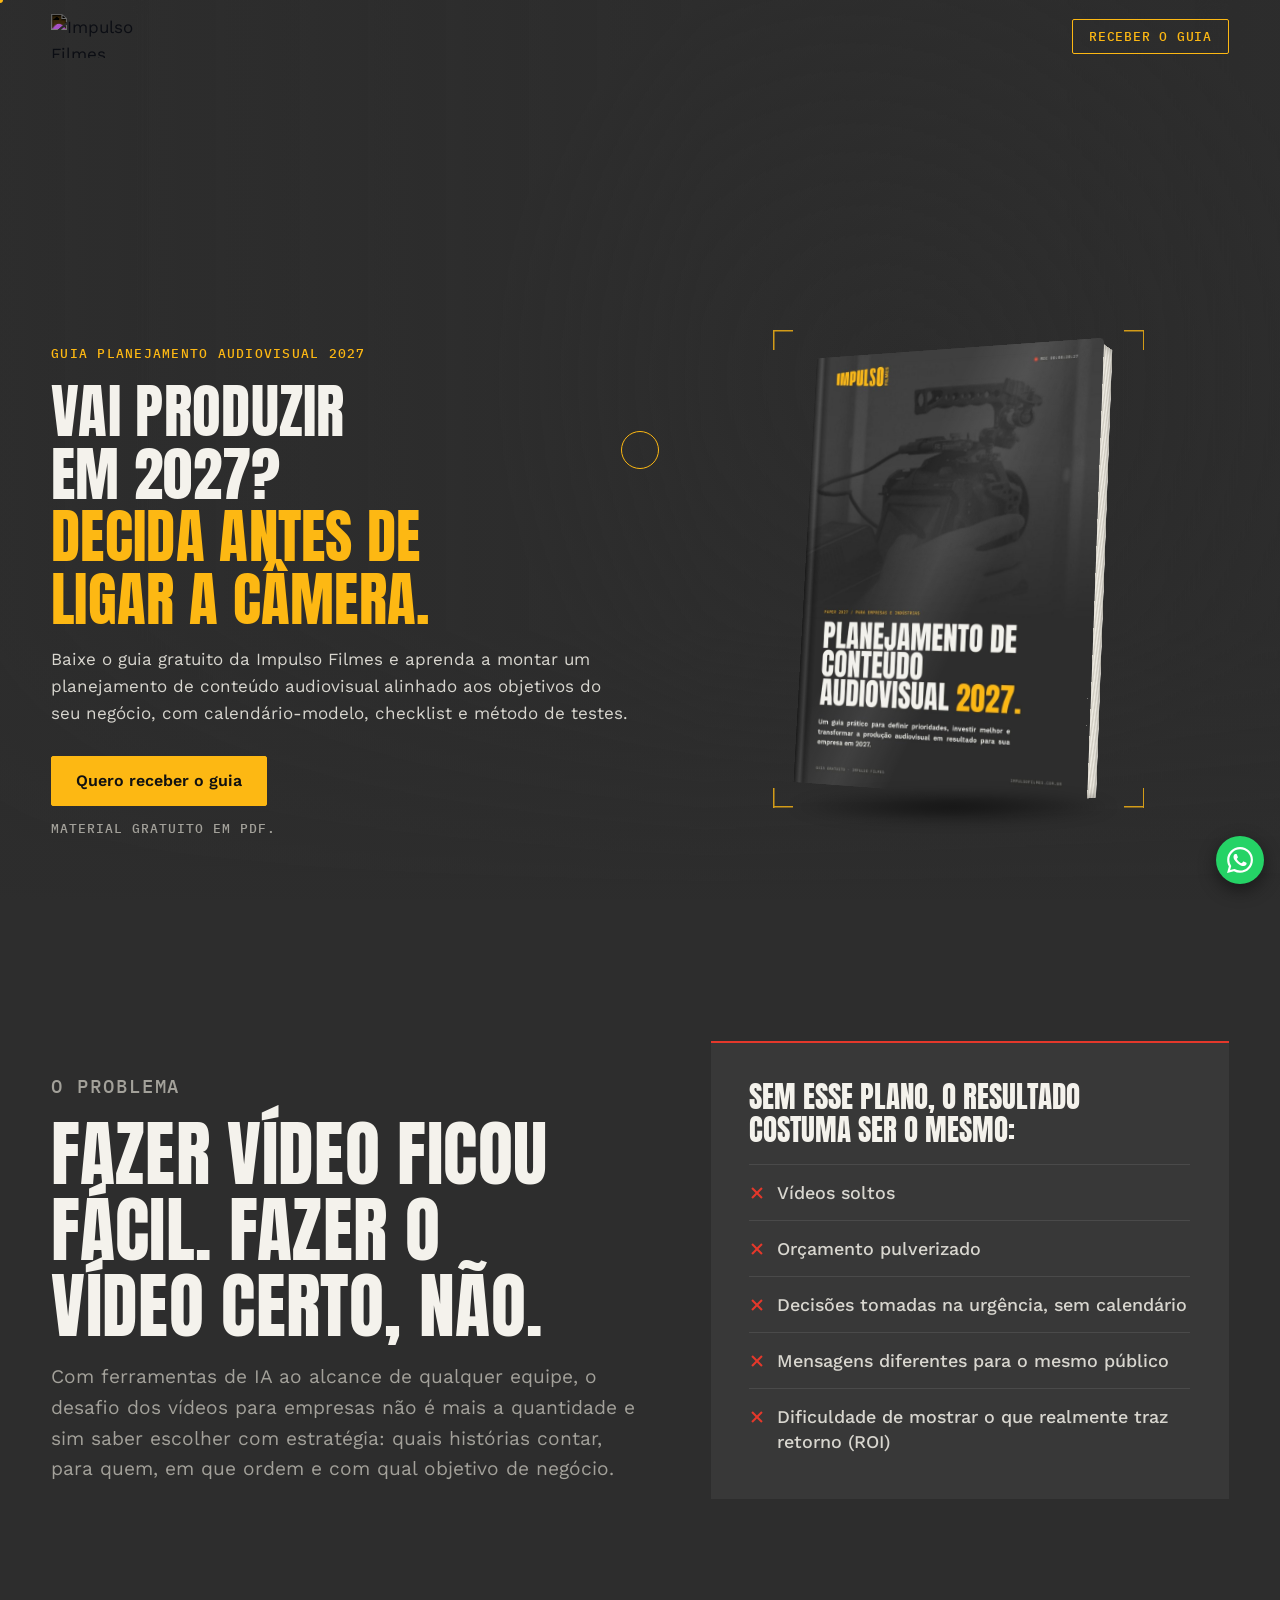
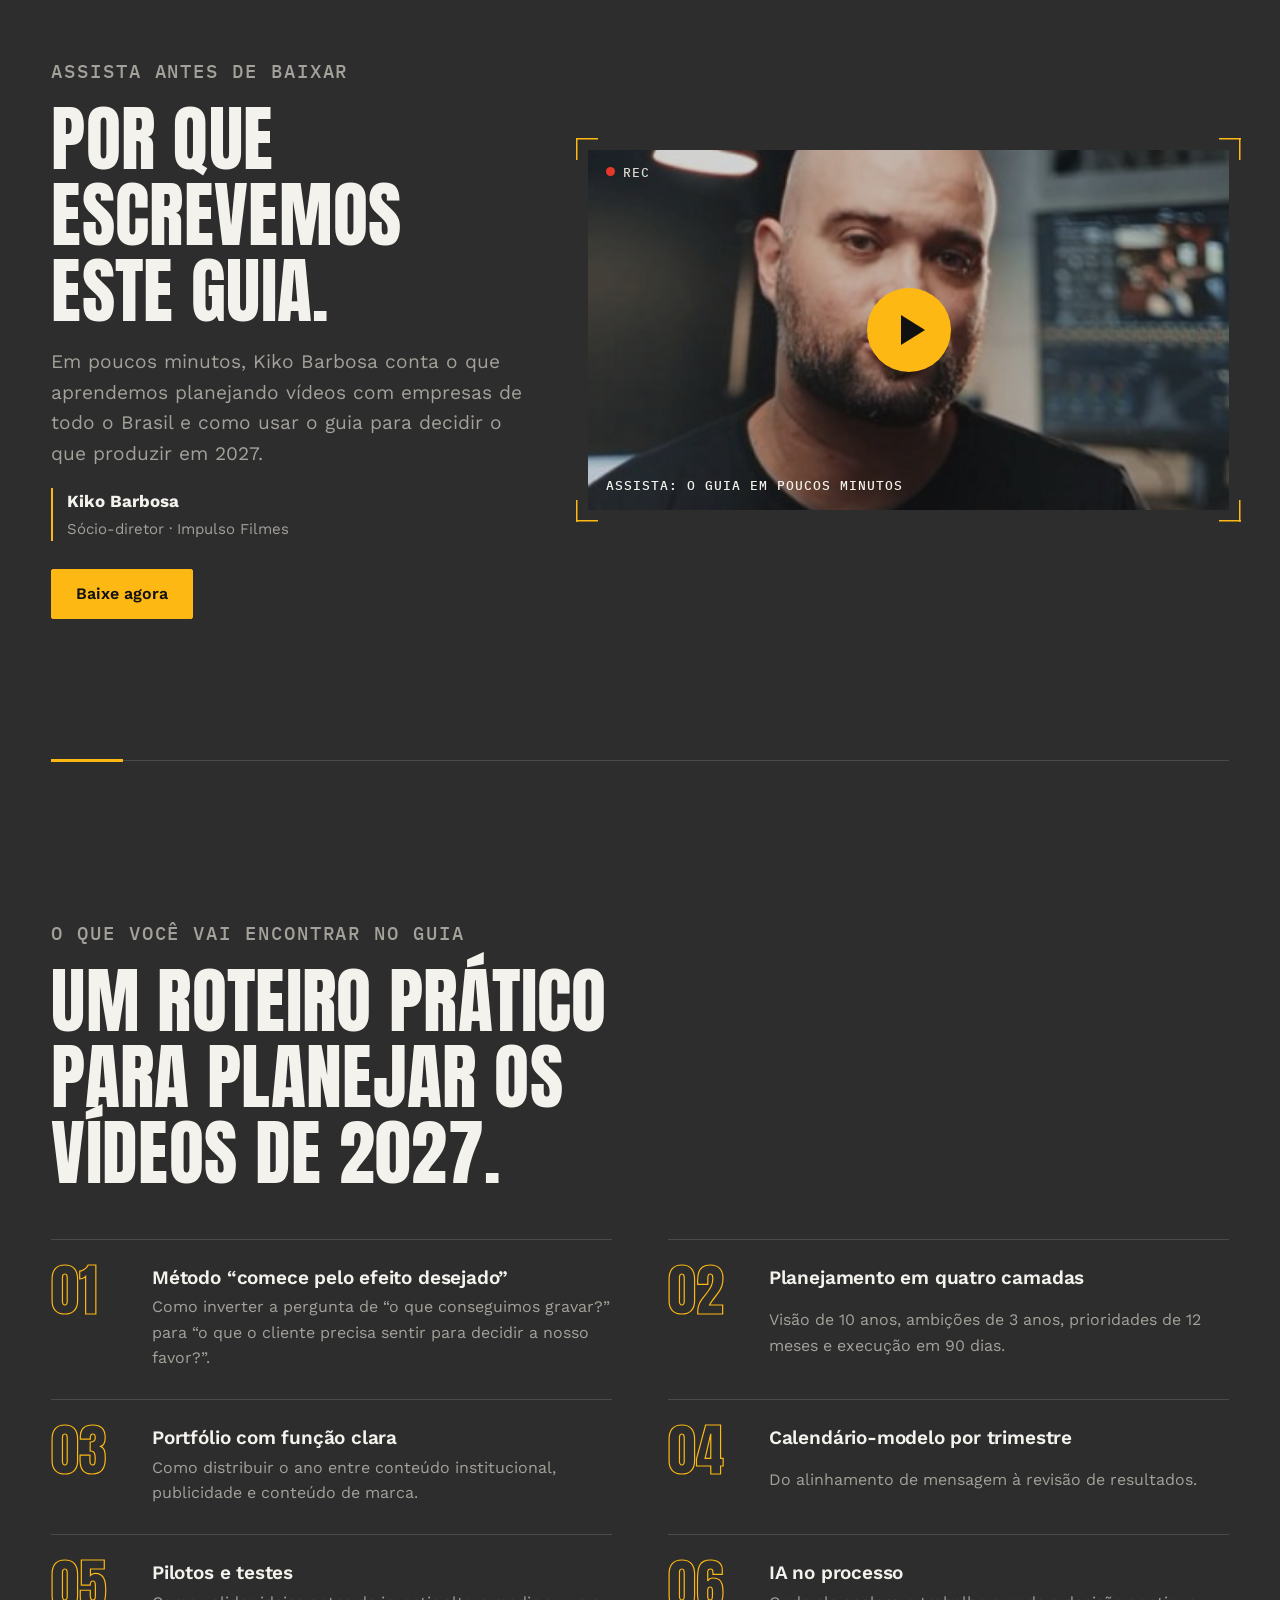
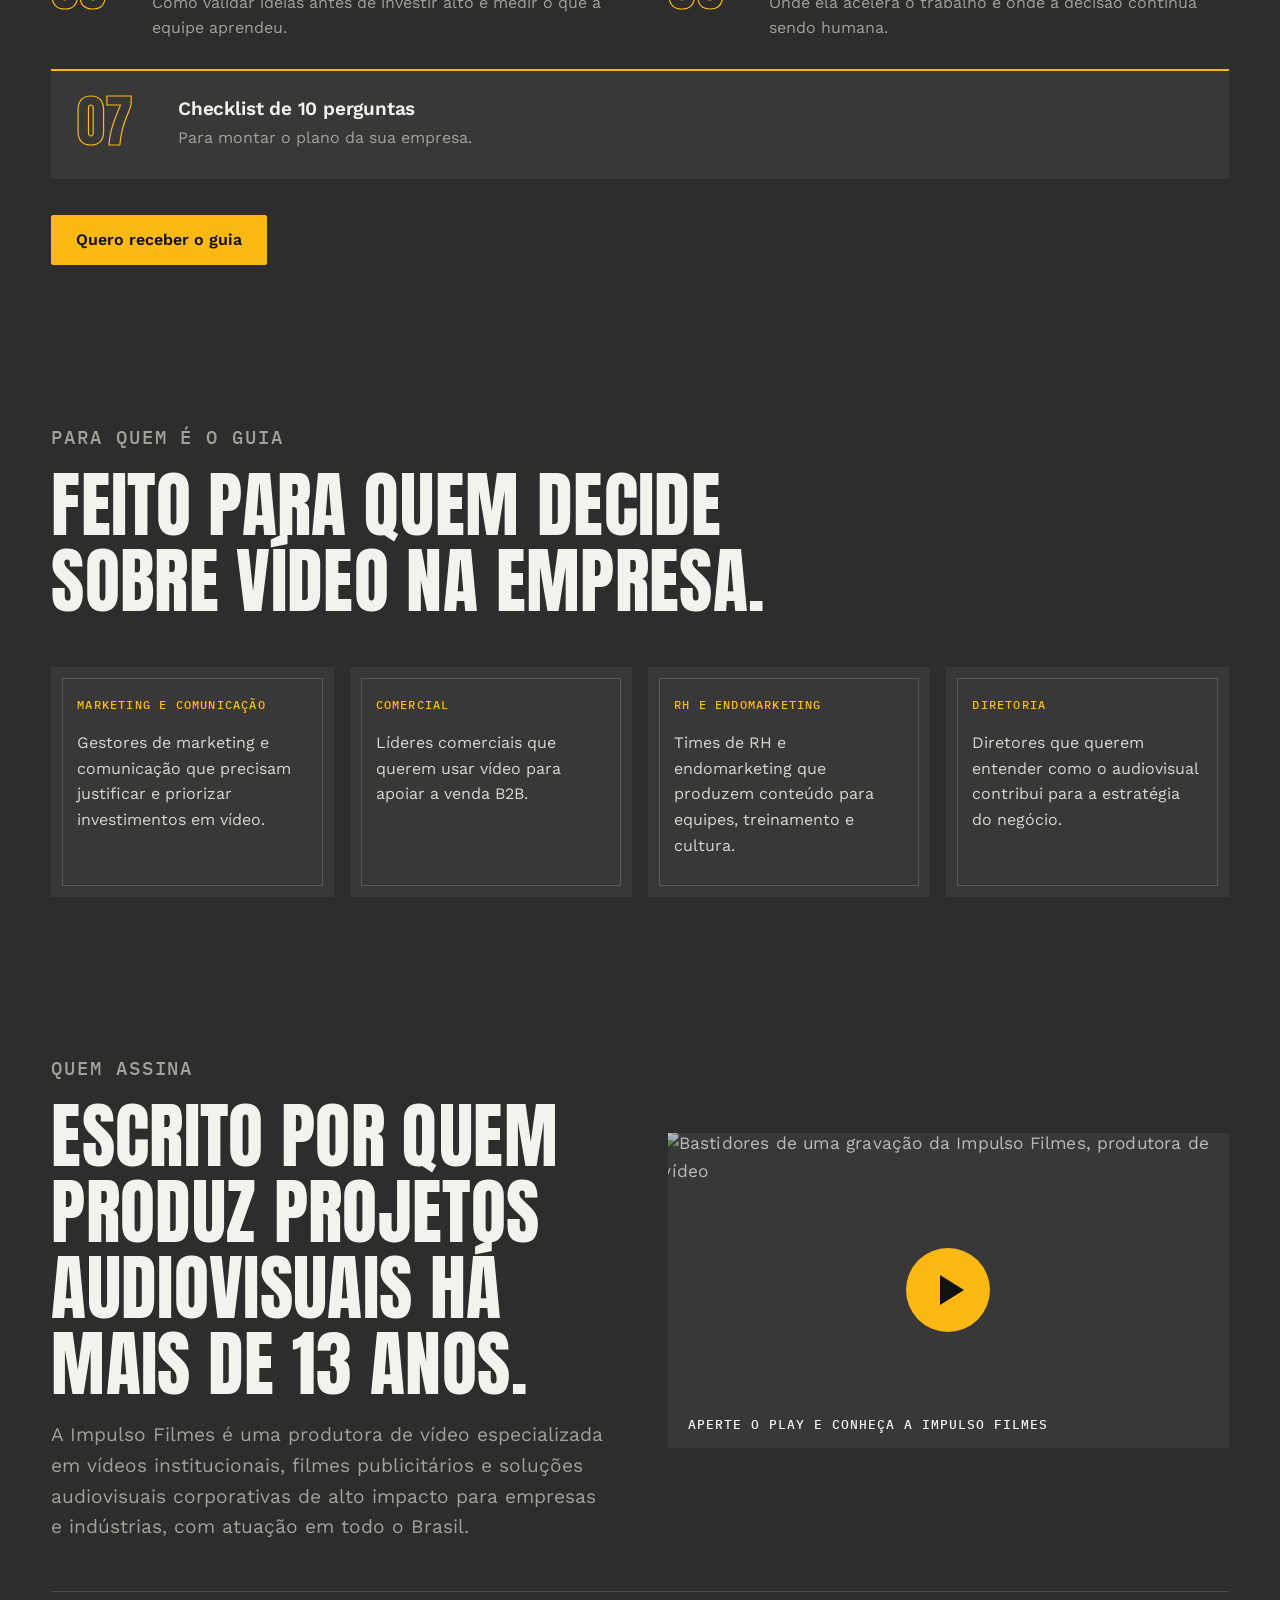
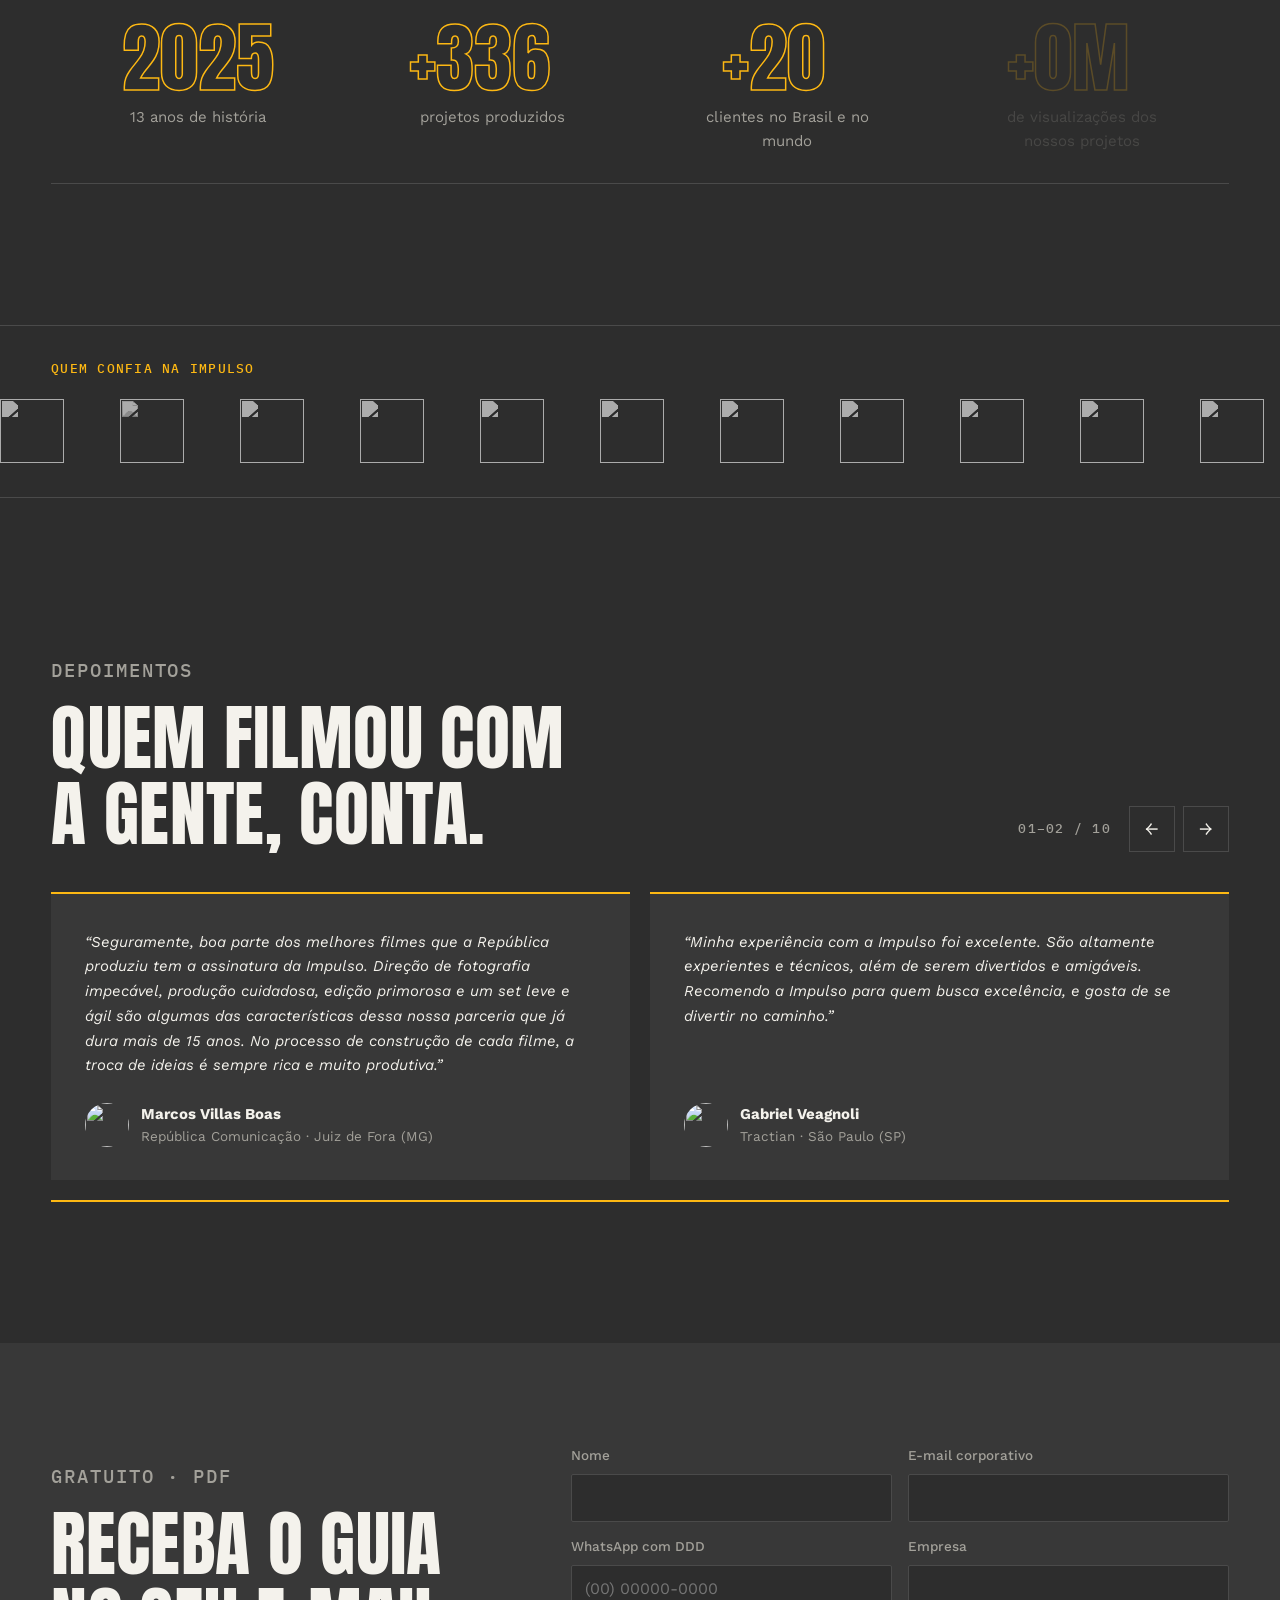
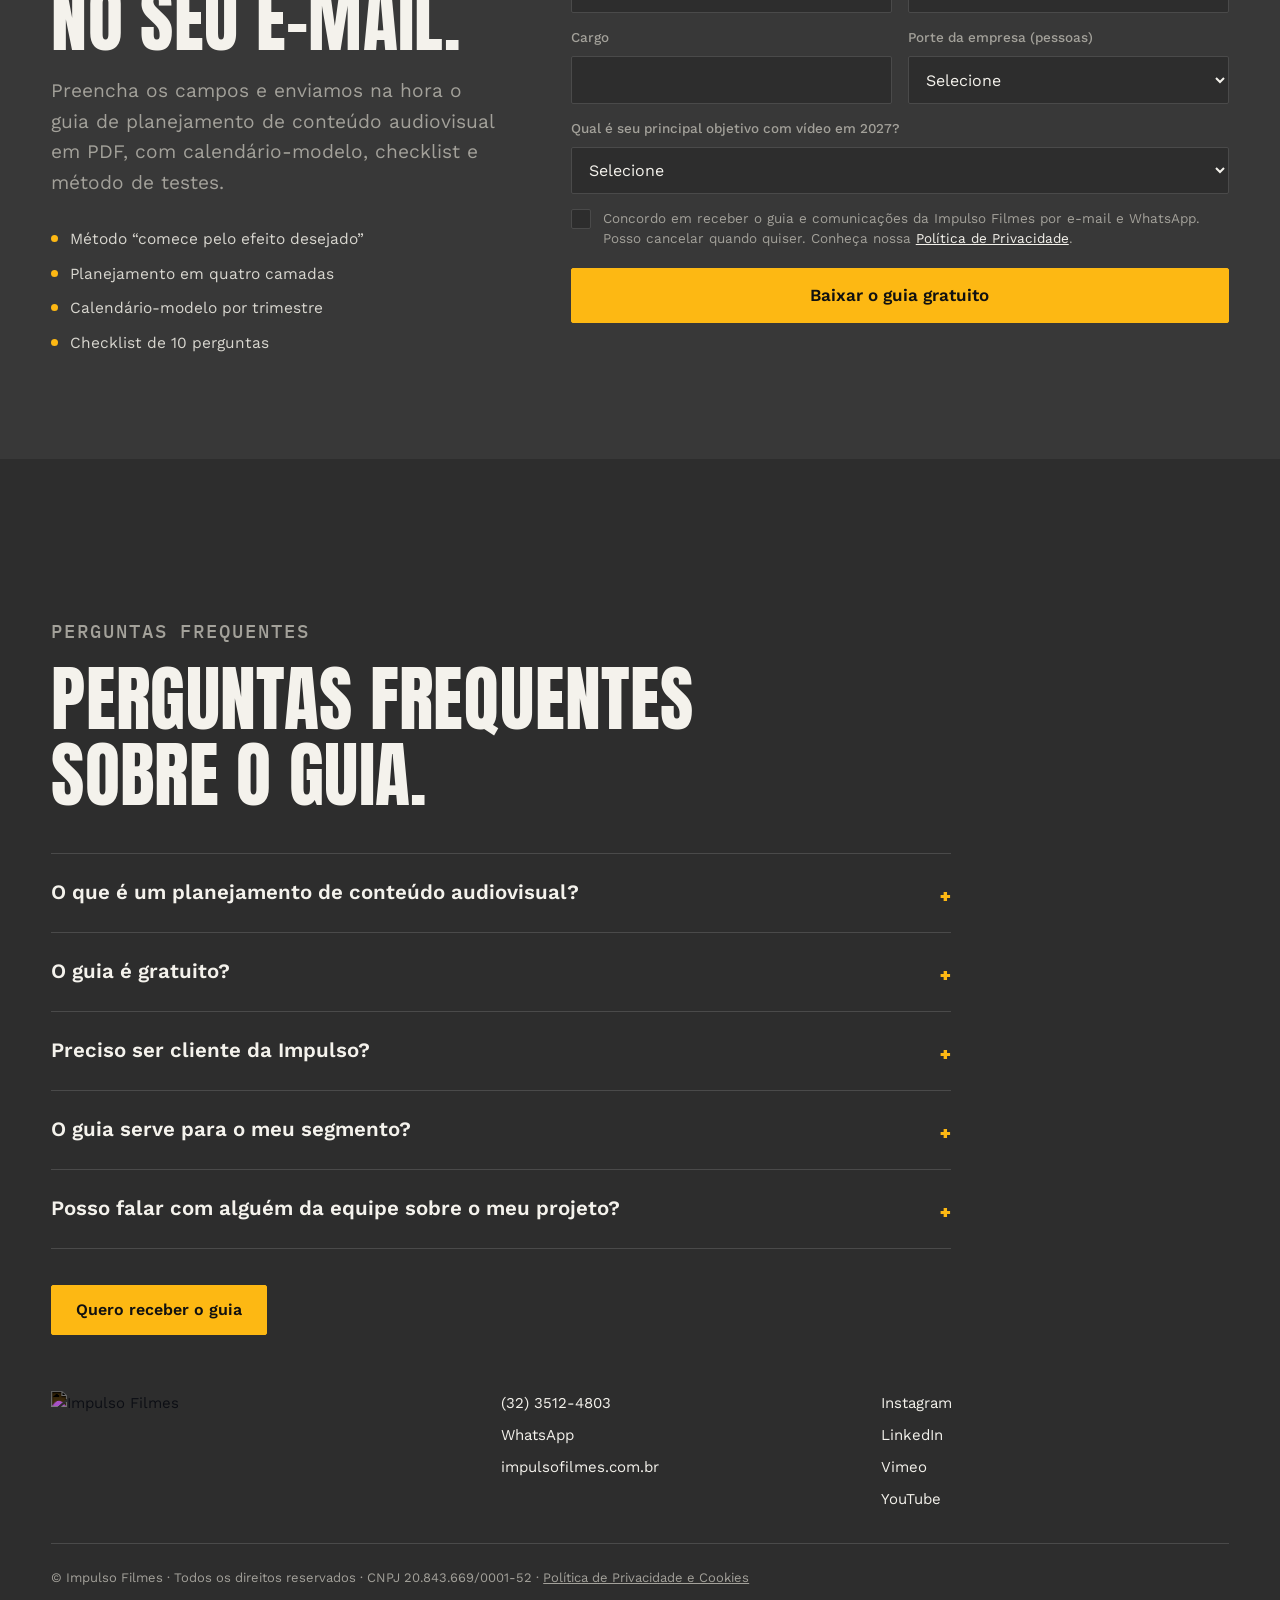
==== commit a9897943: "Vídeo do Kiko Barbosa (Vimeo) na seção sobre o guia Co-Authored-By: Claude Opus 5.5 <noreply@anthrop" ====
--- a/index.html
+++ b/index.html
@@ -27,8 +27,8 @@
 <link rel="preconnect" href="https://fonts.googleapis.com">
 <link rel="preconnect" href="https://fonts.gstatic.com" crossorigin>
 <link href="https://fonts.googleapis.com/css2?family=Anton&family=IBM+Plex+Mono:wght@400;500&family=Work+Sans:ital,wght@0,400;0,500;0,600;1,400&display=swap" rel="stylesheet">
-<link rel="stylesheet" href="base.css?v=10210240">
-<link rel="stylesheet" href="lp.css?v=10210240">
+<link rel="stylesheet" href="base.css?v=11032258">
+<link rel="stylesheet" href="lp.css?v=11032258">
 <script type="application/ld+json">
 {
   "@context": "https://schema.org",
@@ -367,7 +367,7 @@
 
 <div class="cursor" aria-hidden="true"></div><div class="dot" aria-hidden="true"></div>
 
-<script src="config.js?v=10210240"></script>
-<script src="lp.js?v=10210240"></script>
+<script src="config.js?v=11032258"></script>
+<script src="lp.js?v=11032258"></script>
 </body>
 </html>
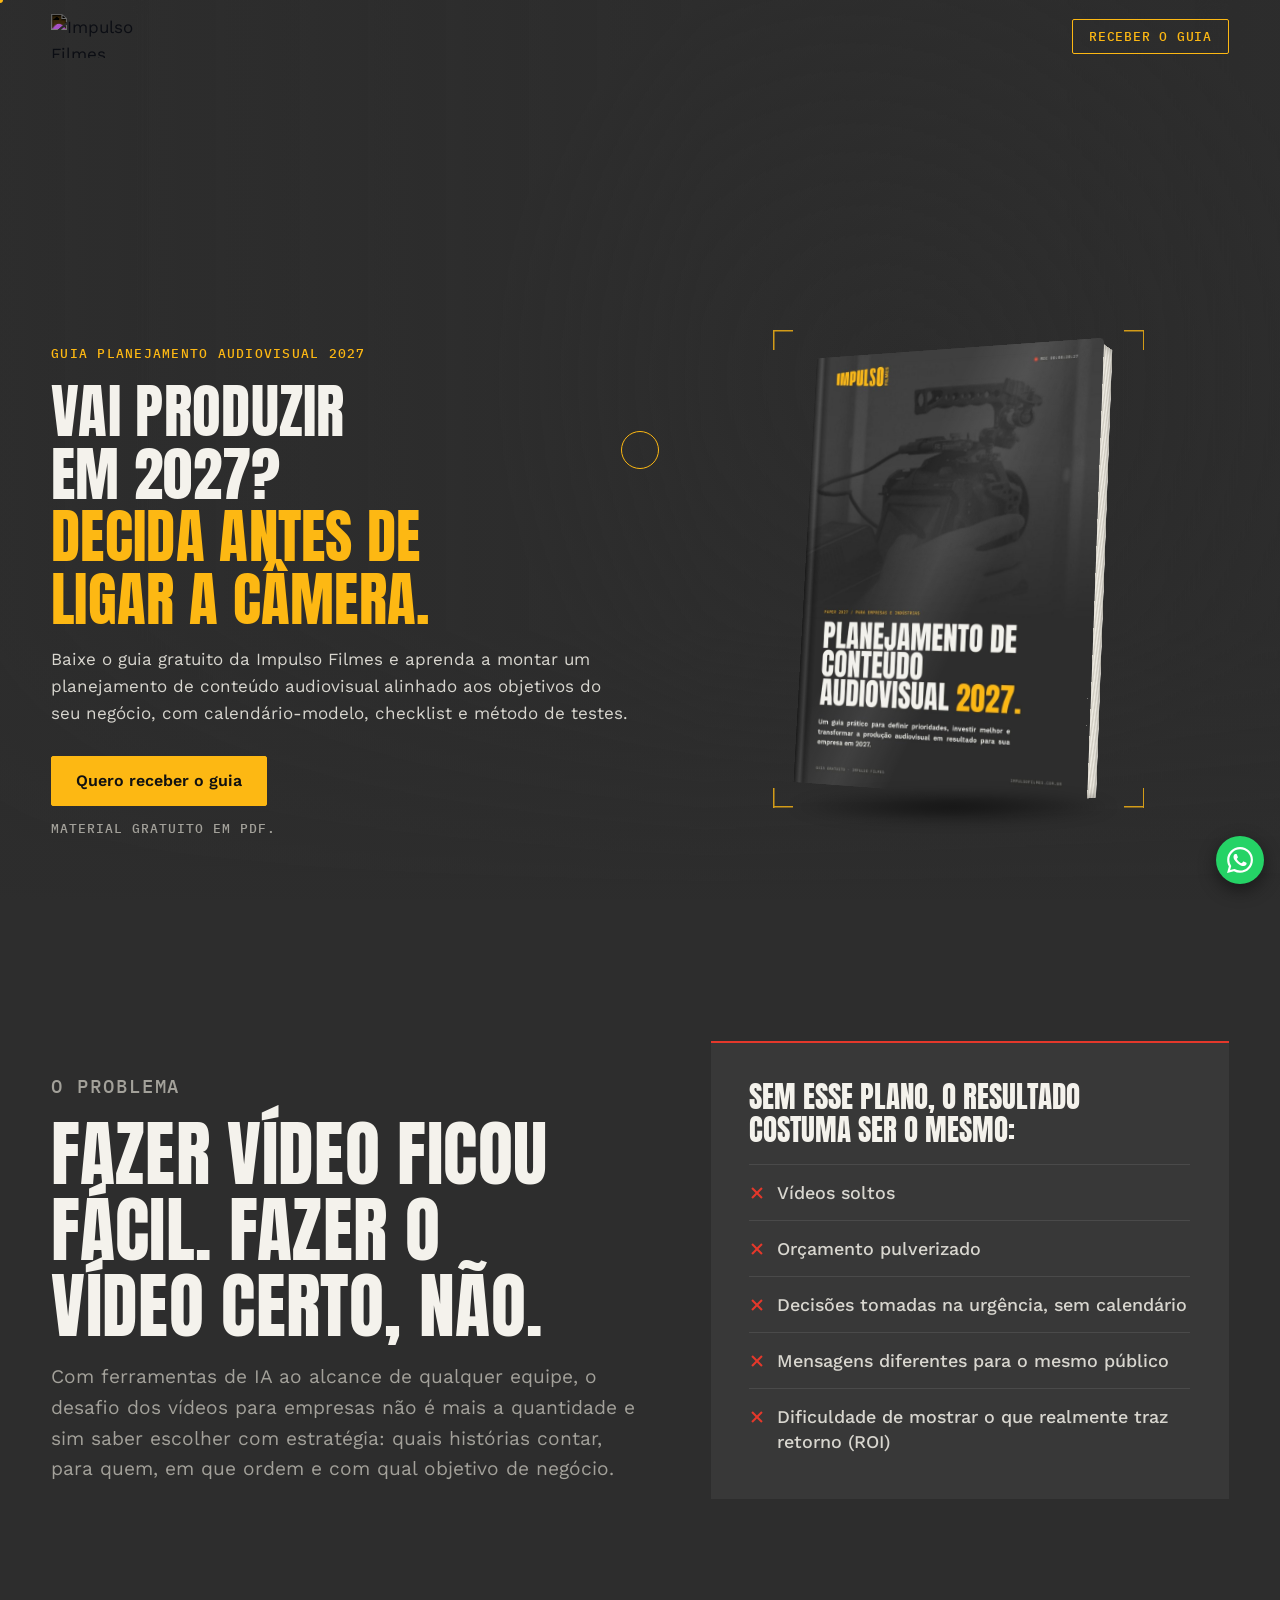
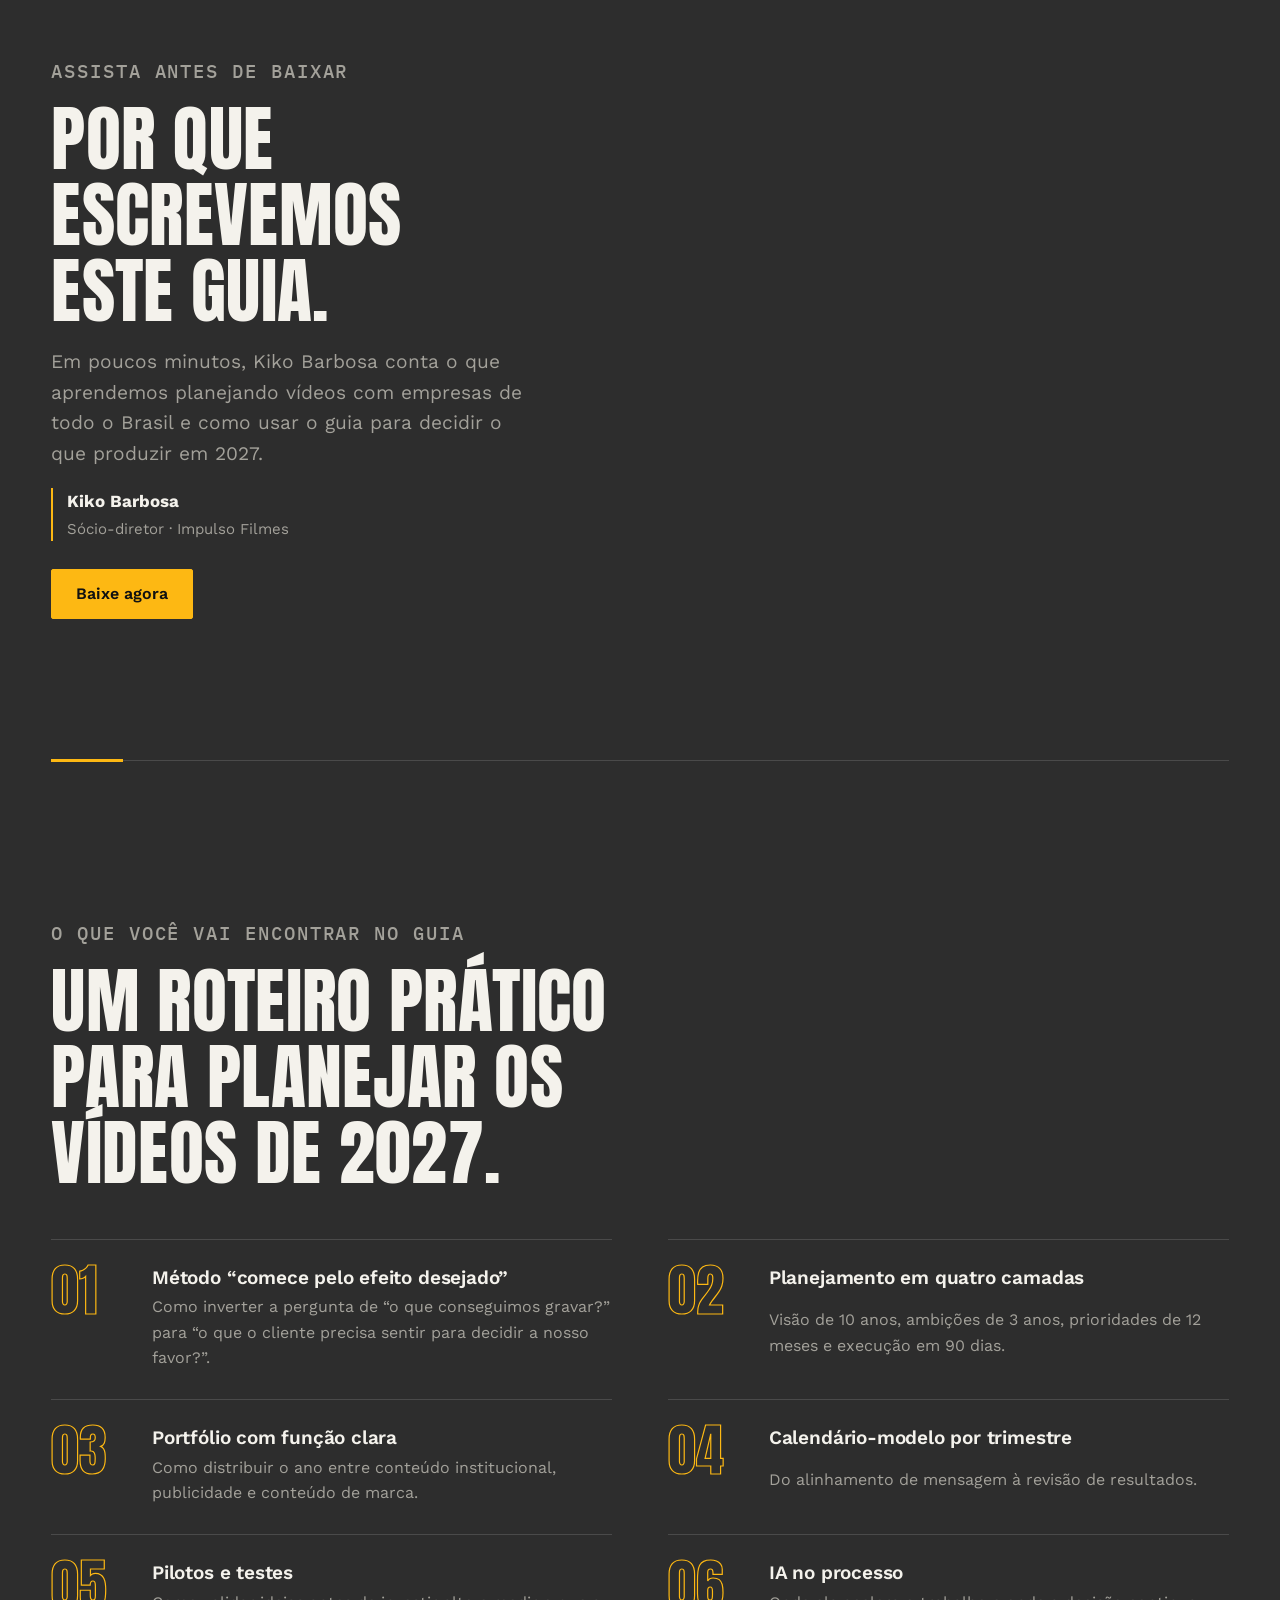
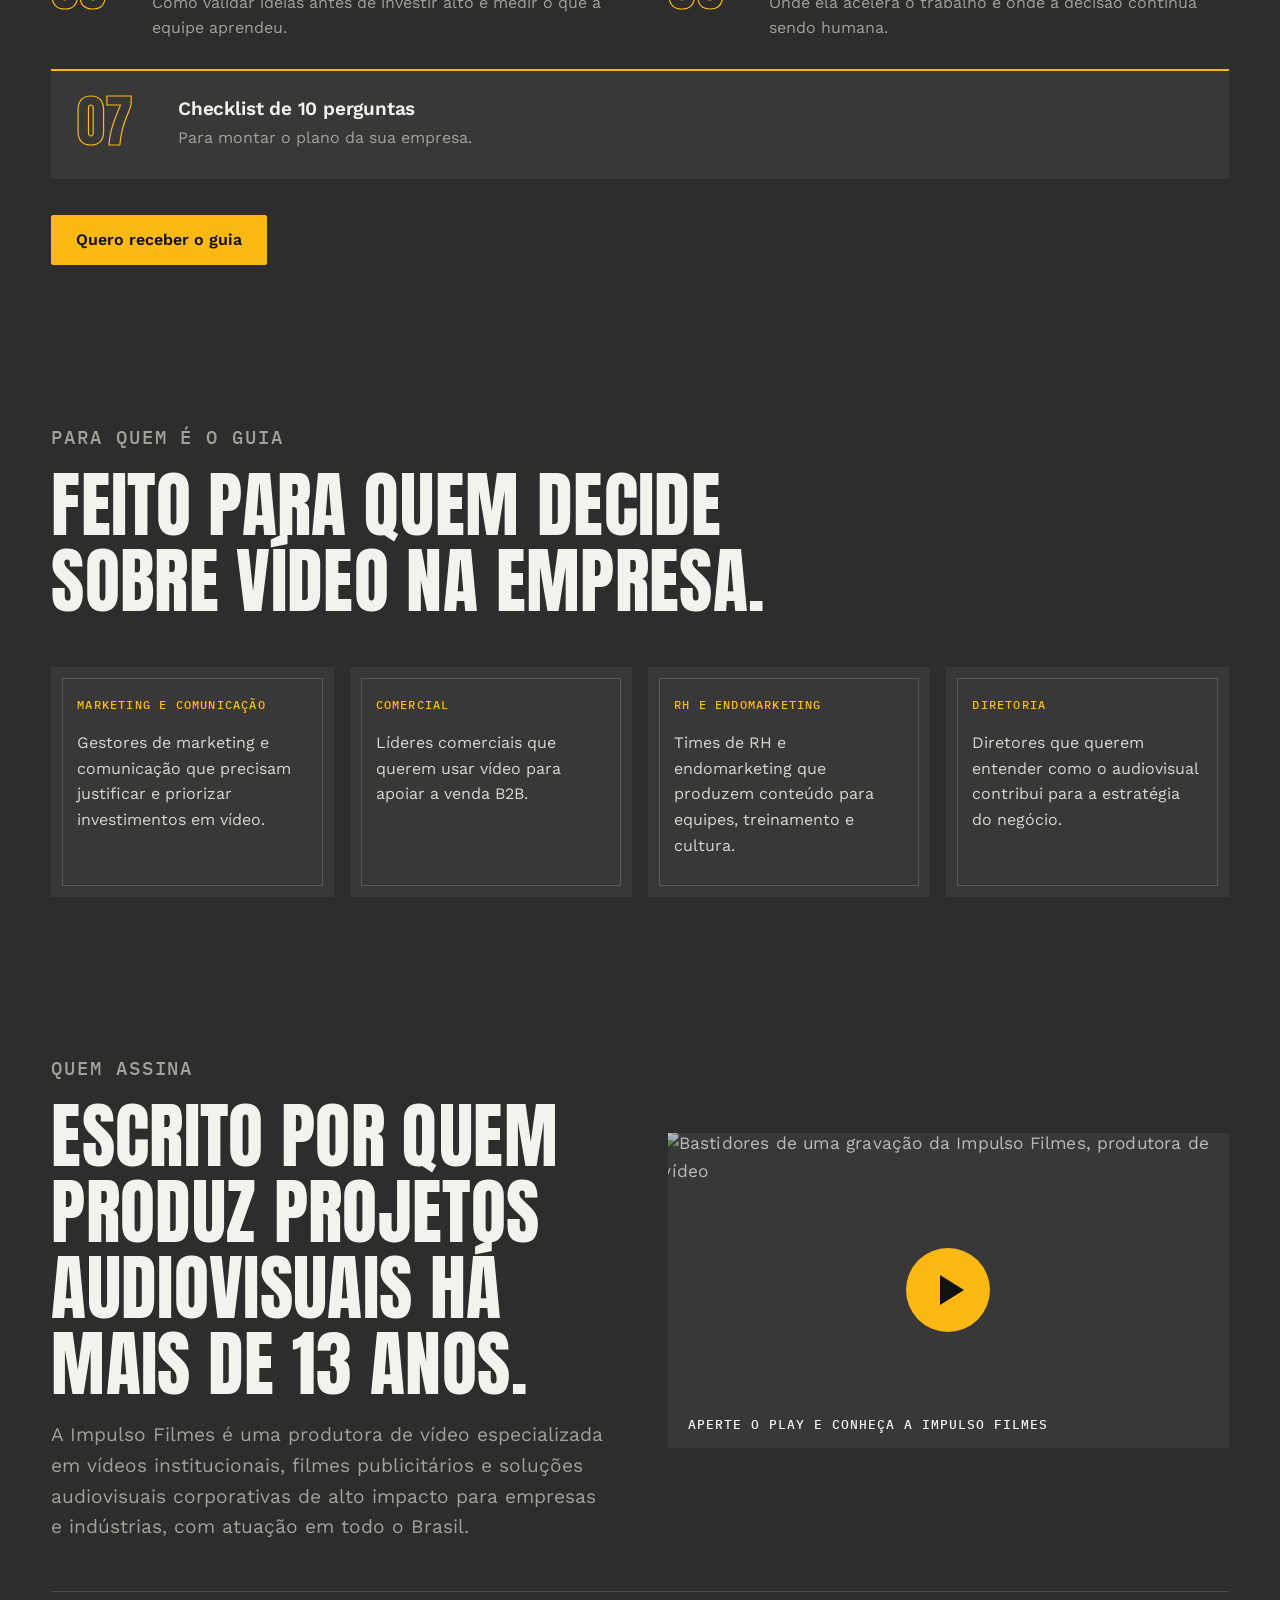
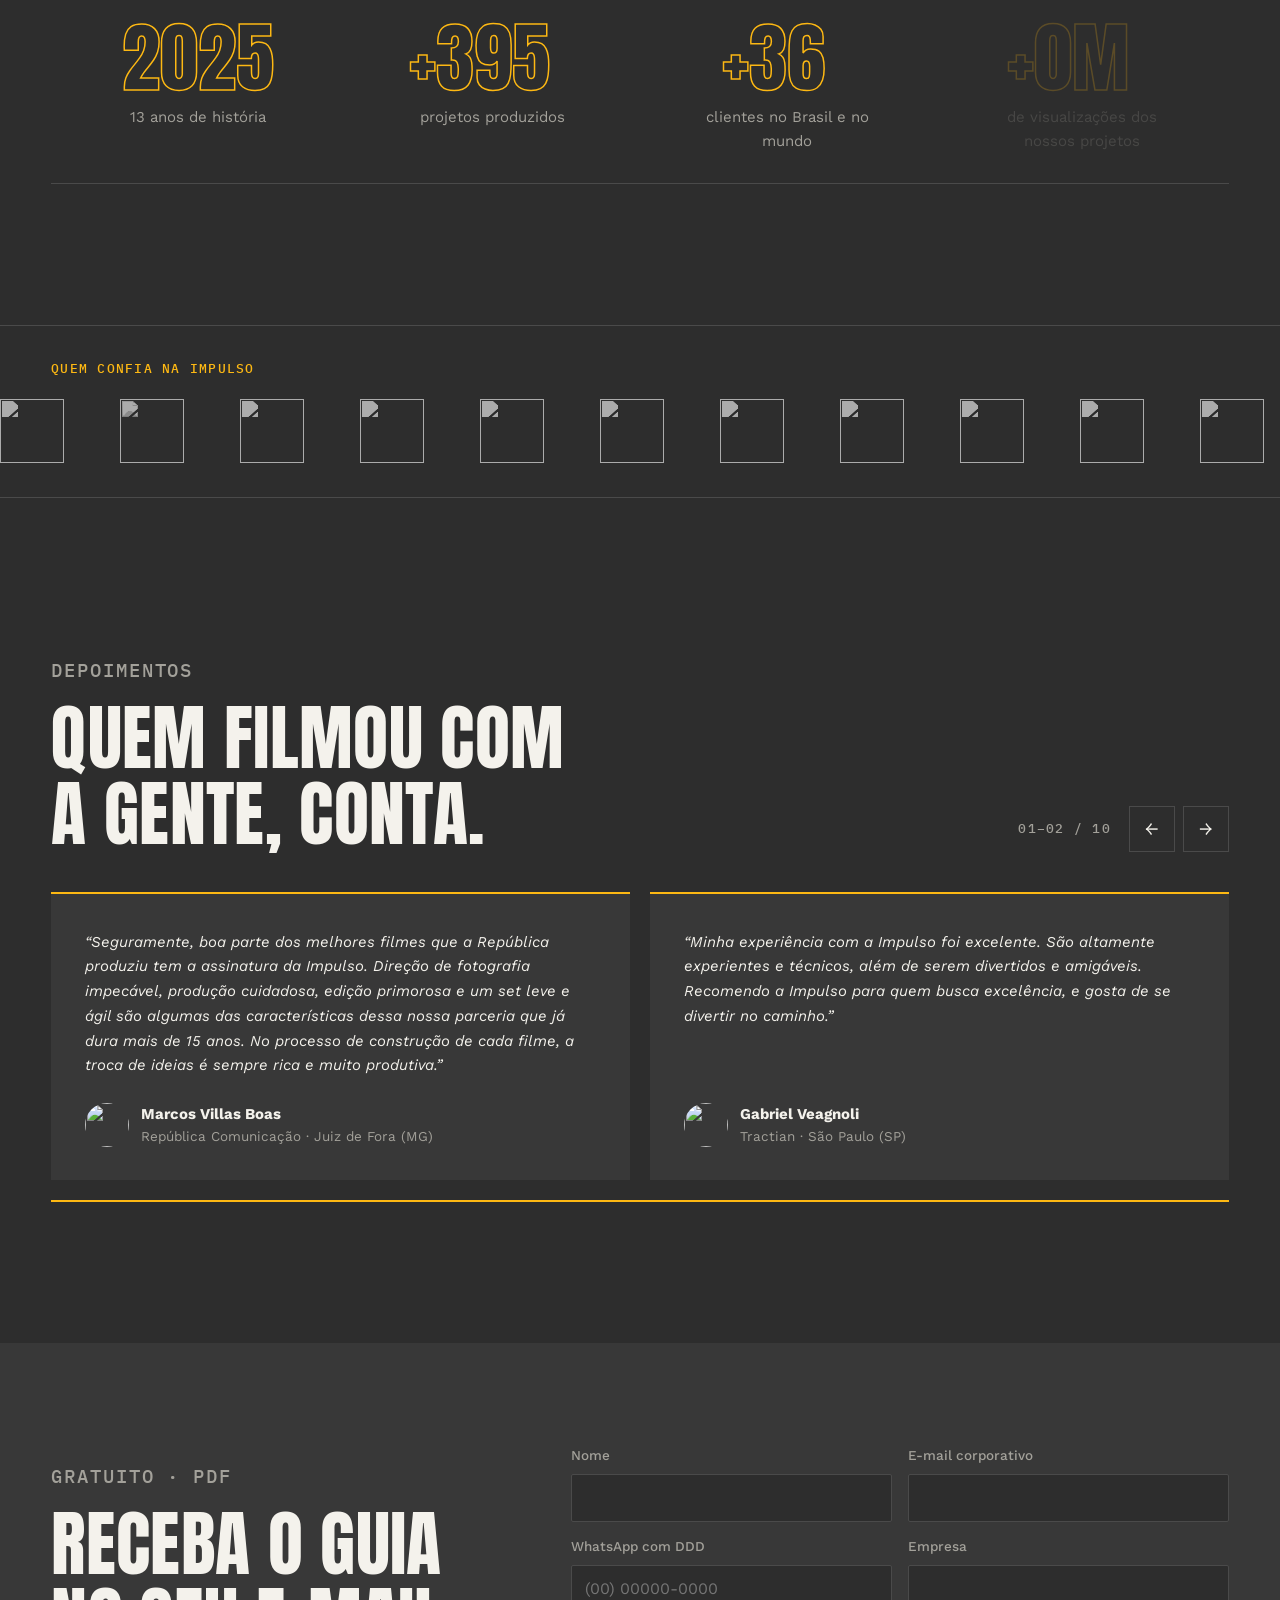
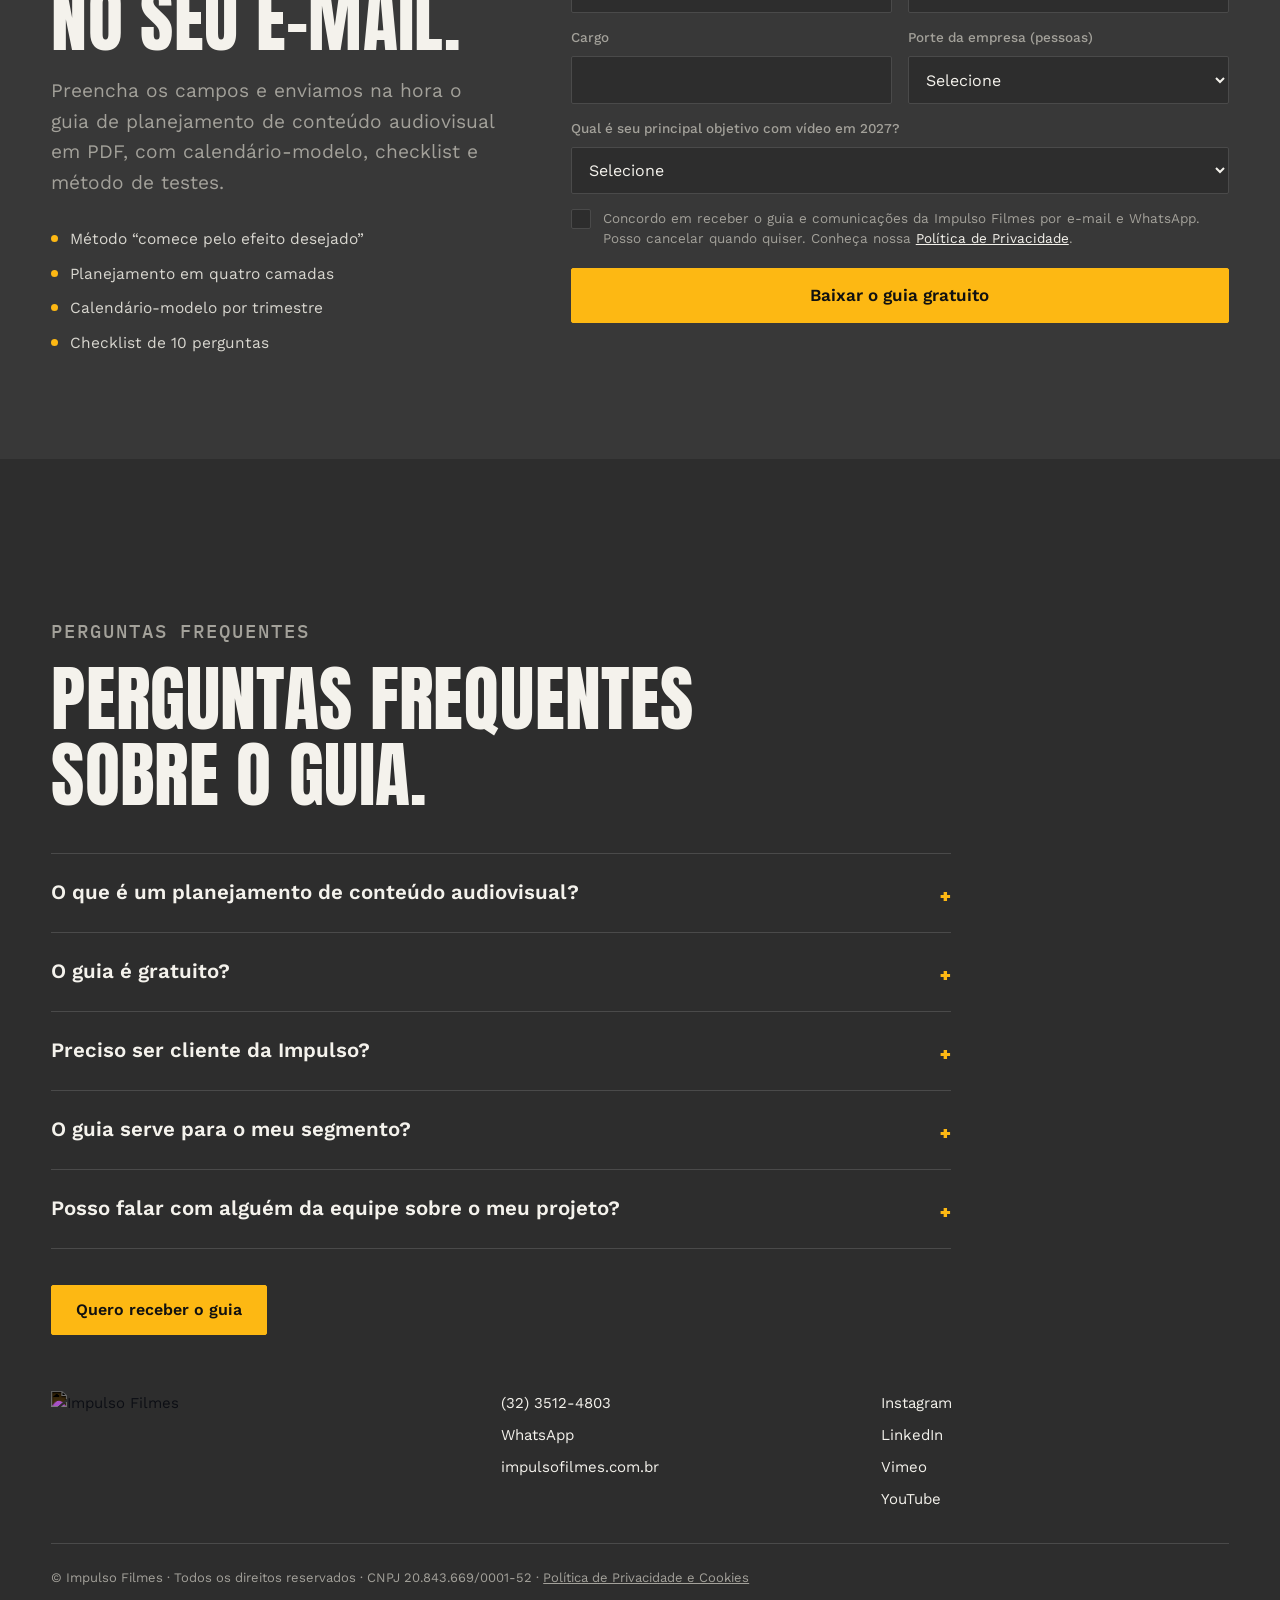
==== commit cd01e230: "Vídeo do Kiko: player do Vimeo direto na página, com a capa e o play do próprio Vimeo Co-Authored-By" ====
--- a/index.html
+++ b/index.html
@@ -27,8 +27,8 @@
 <link rel="preconnect" href="https://fonts.googleapis.com">
 <link rel="preconnect" href="https://fonts.gstatic.com" crossorigin>
 <link href="https://fonts.googleapis.com/css2?family=Anton&family=IBM+Plex+Mono:wght@400;500&family=Work+Sans:ital,wght@0,400;0,500;0,600;1,400&display=swap" rel="stylesheet">
-<link rel="stylesheet" href="base.css?v=11032258">
-<link rel="stylesheet" href="lp.css?v=11032258">
+<link rel="stylesheet" href="base.css?v=11032301">
+<link rel="stylesheet" href="lp.css?v=11032301">
 <script type="application/ld+json">
 {
   "@context": "https://schema.org",
@@ -367,7 +367,7 @@
 
 <div class="cursor" aria-hidden="true"></div><div class="dot" aria-hidden="true"></div>
 
-<script src="config.js?v=11032258"></script>
-<script src="lp.js?v=11032258"></script>
+<script src="config.js?v=11032301"></script>
+<script src="lp.js?v=11032301"></script>
 </body>
 </html>
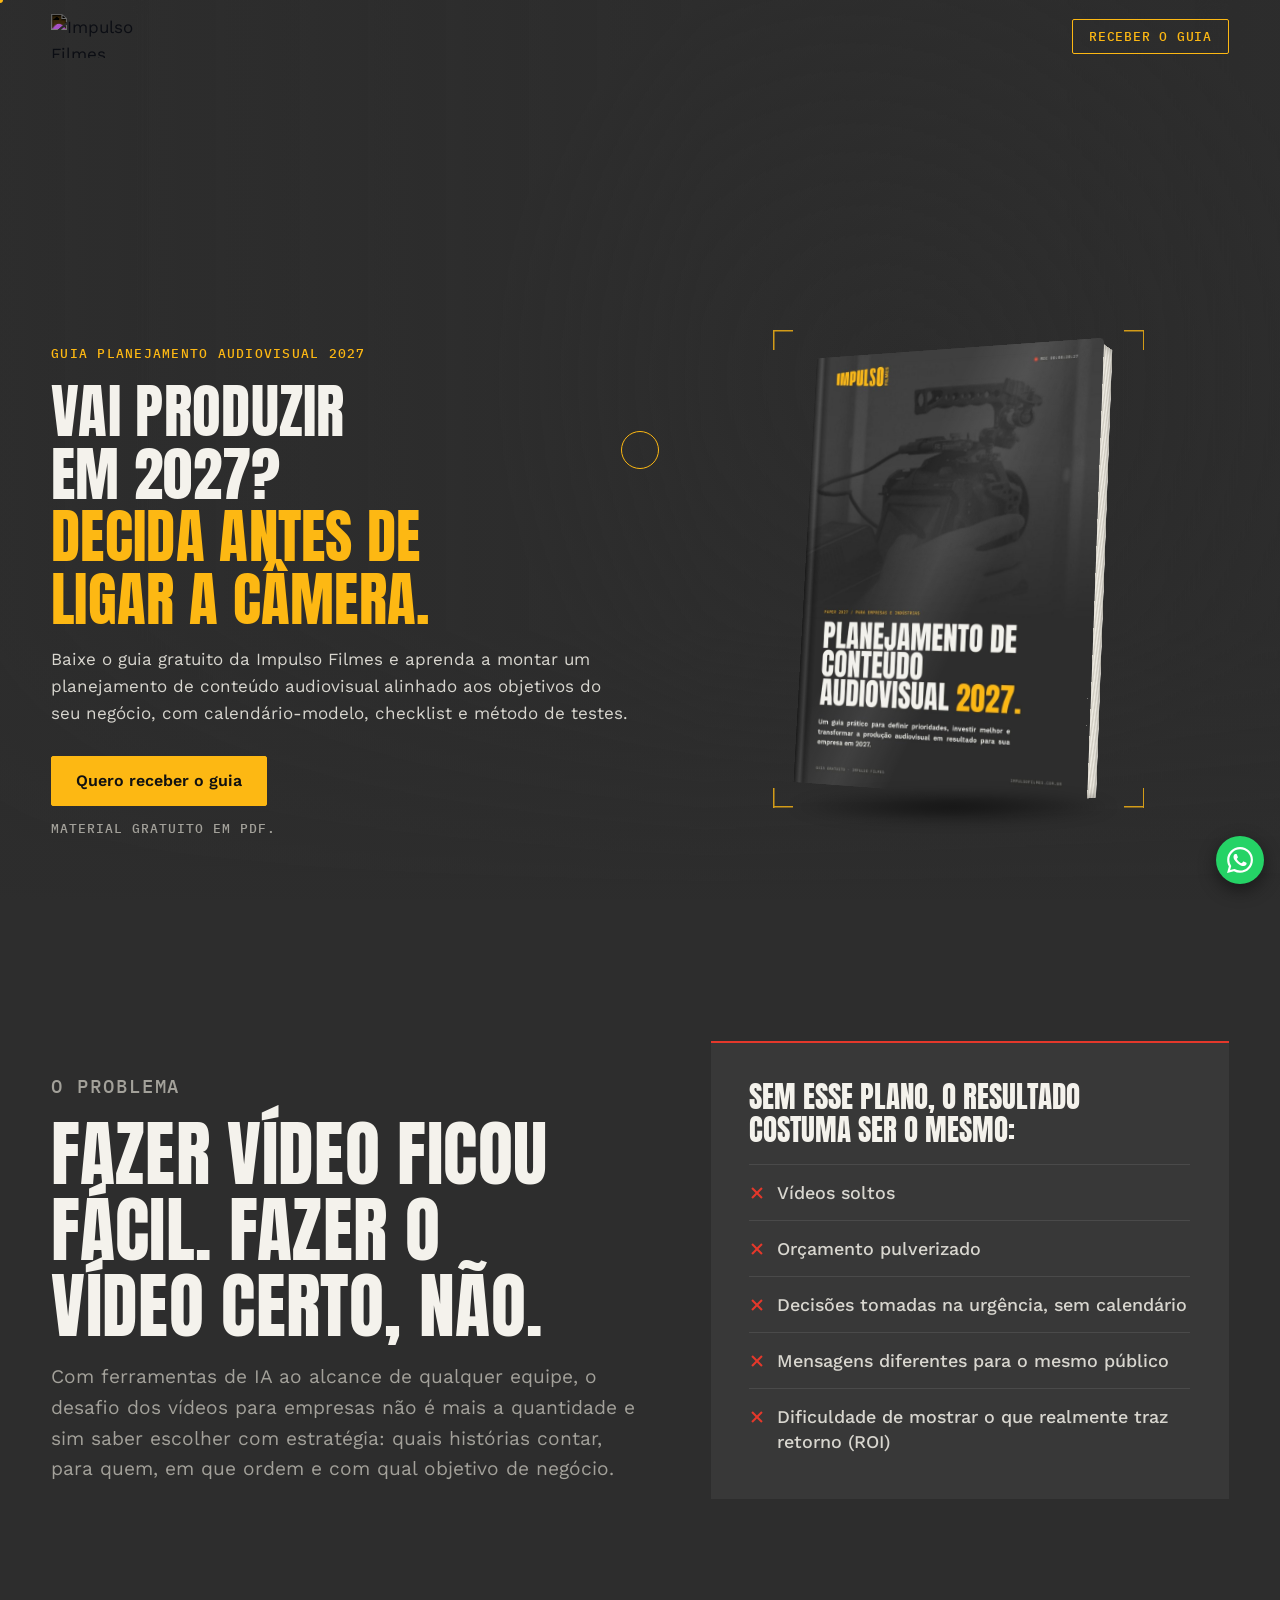
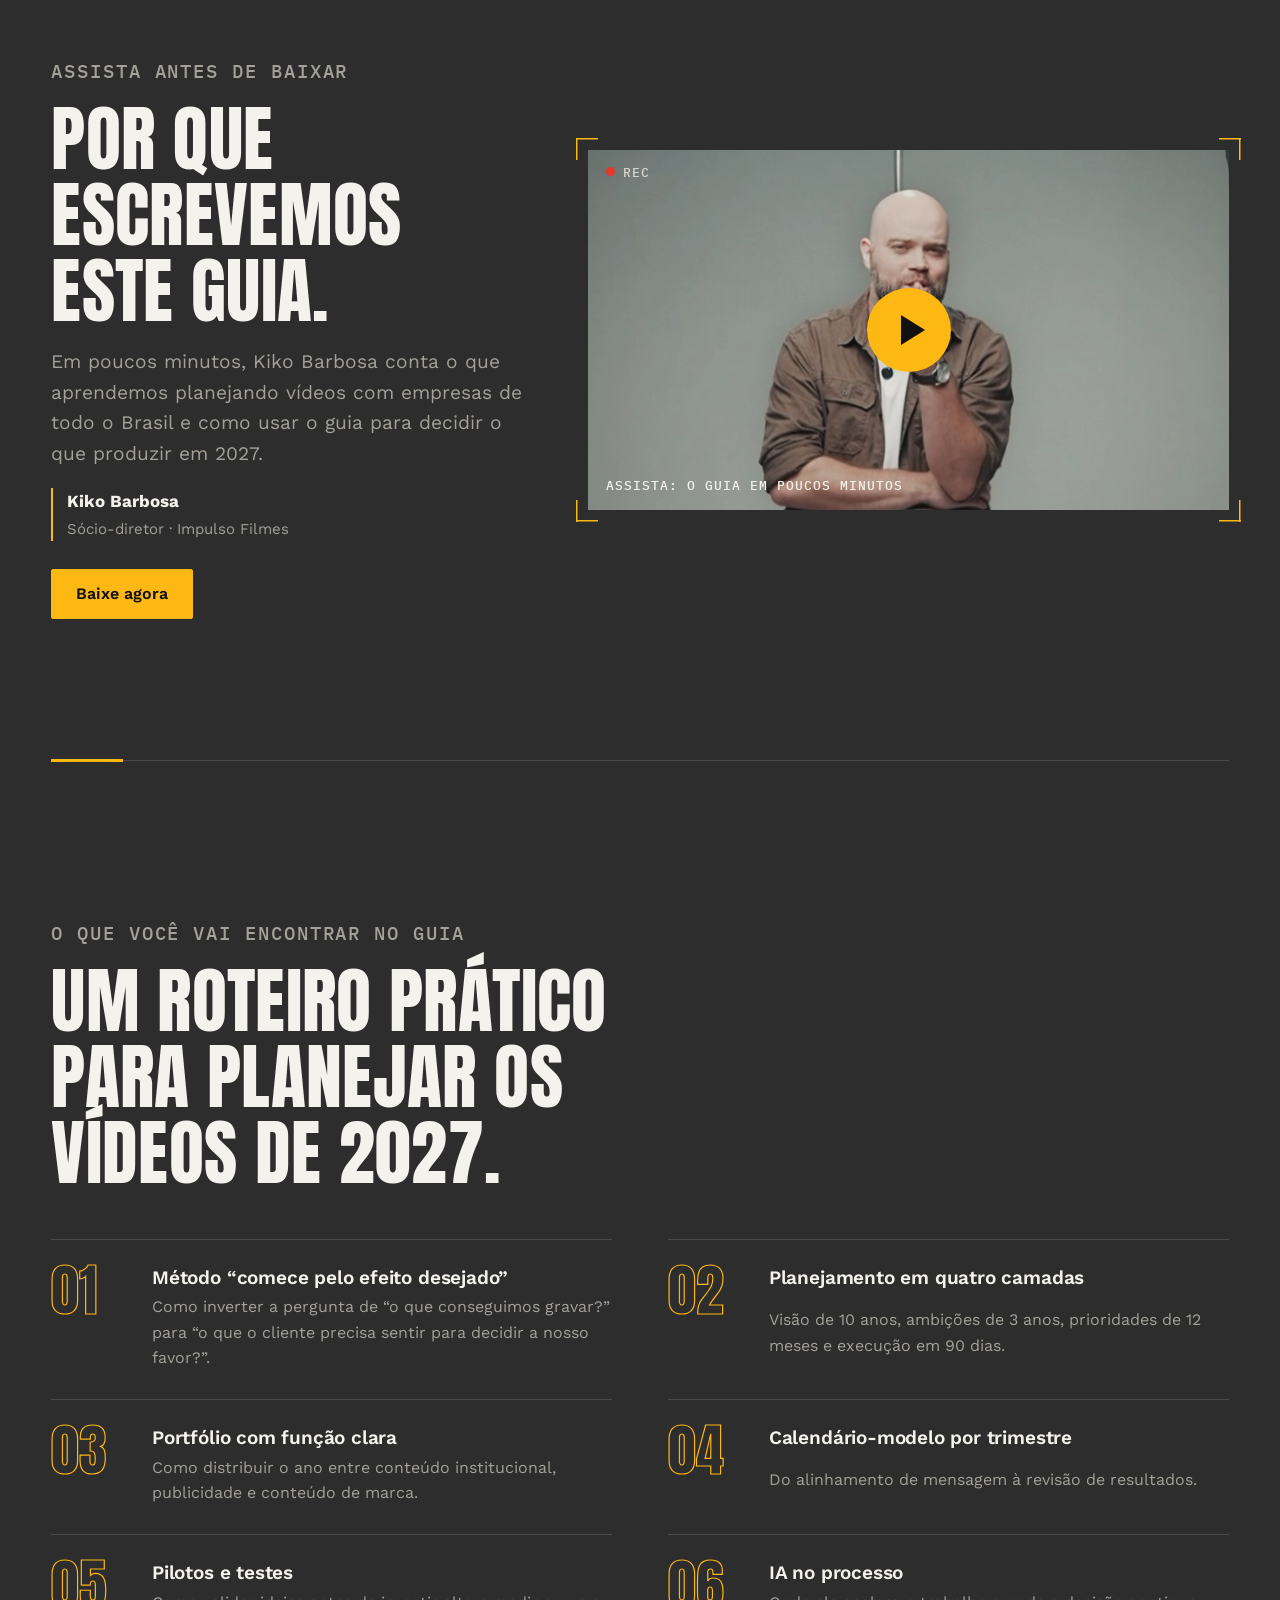
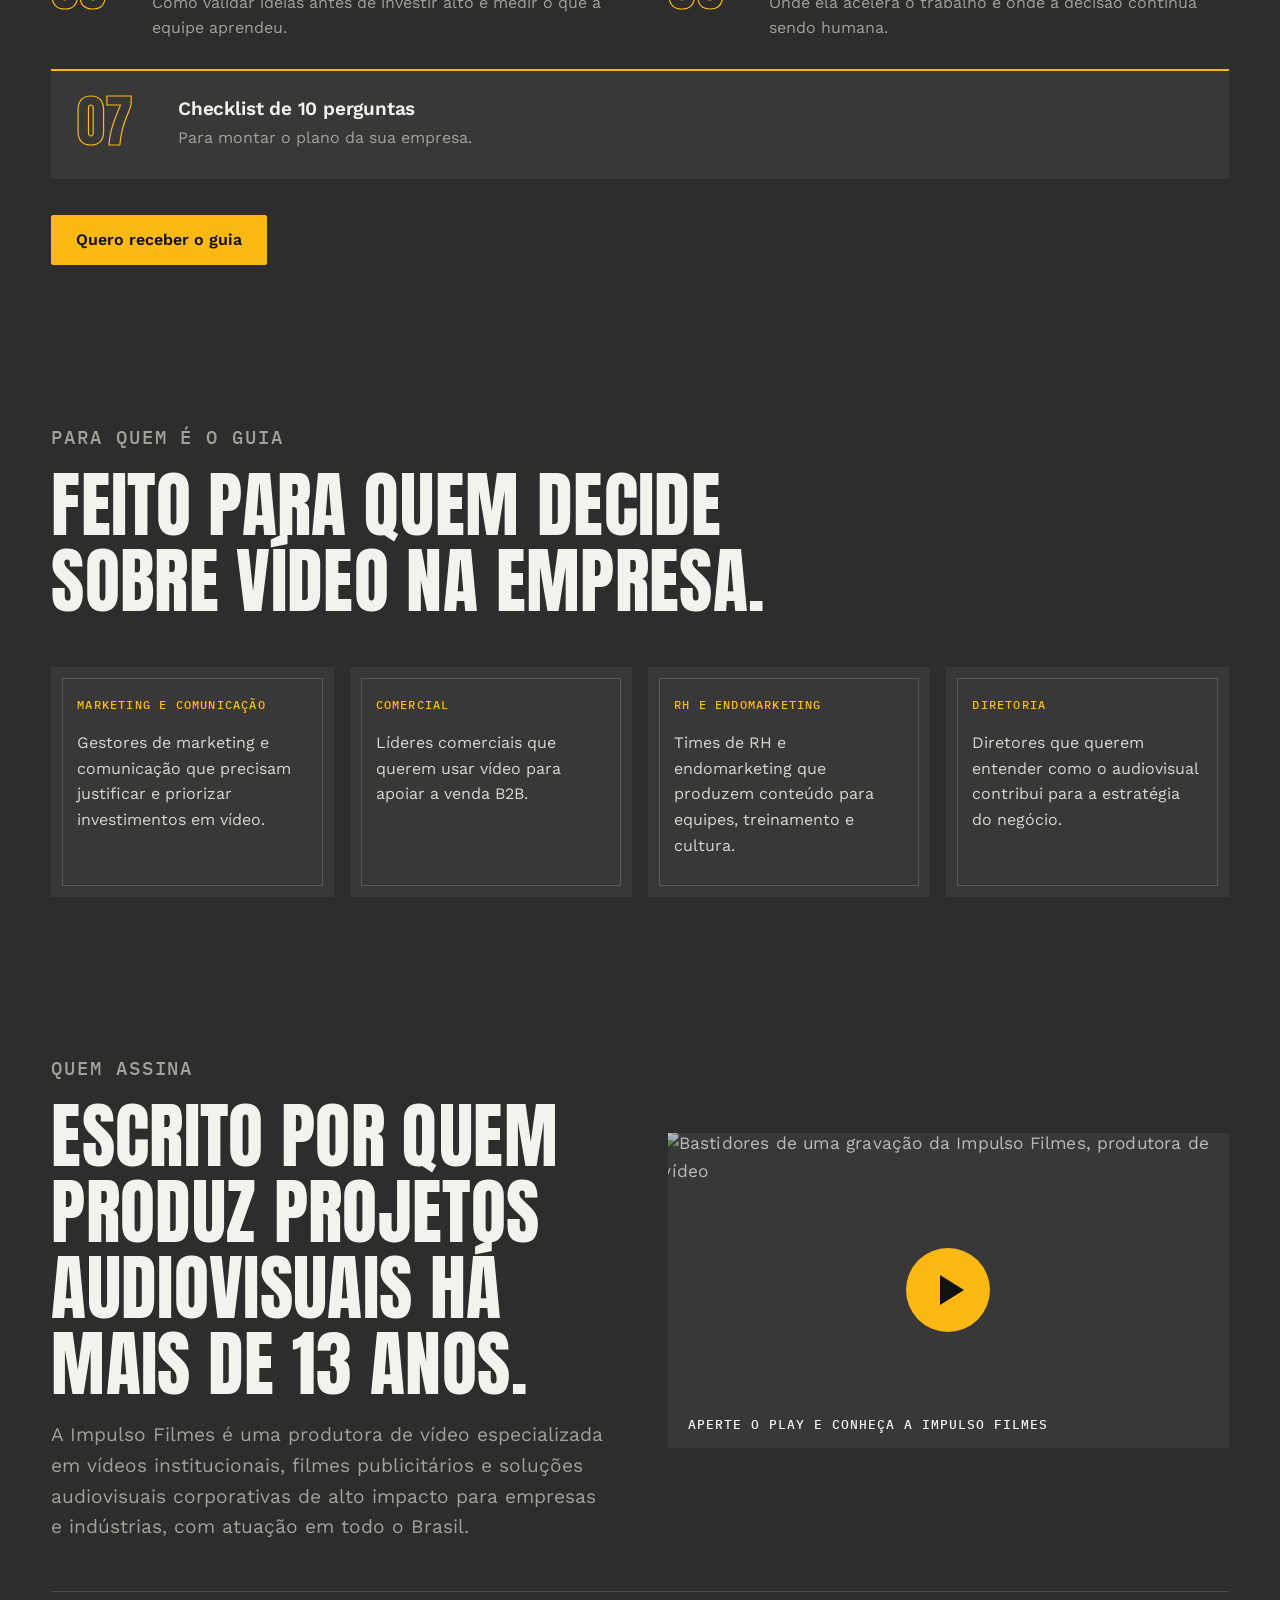
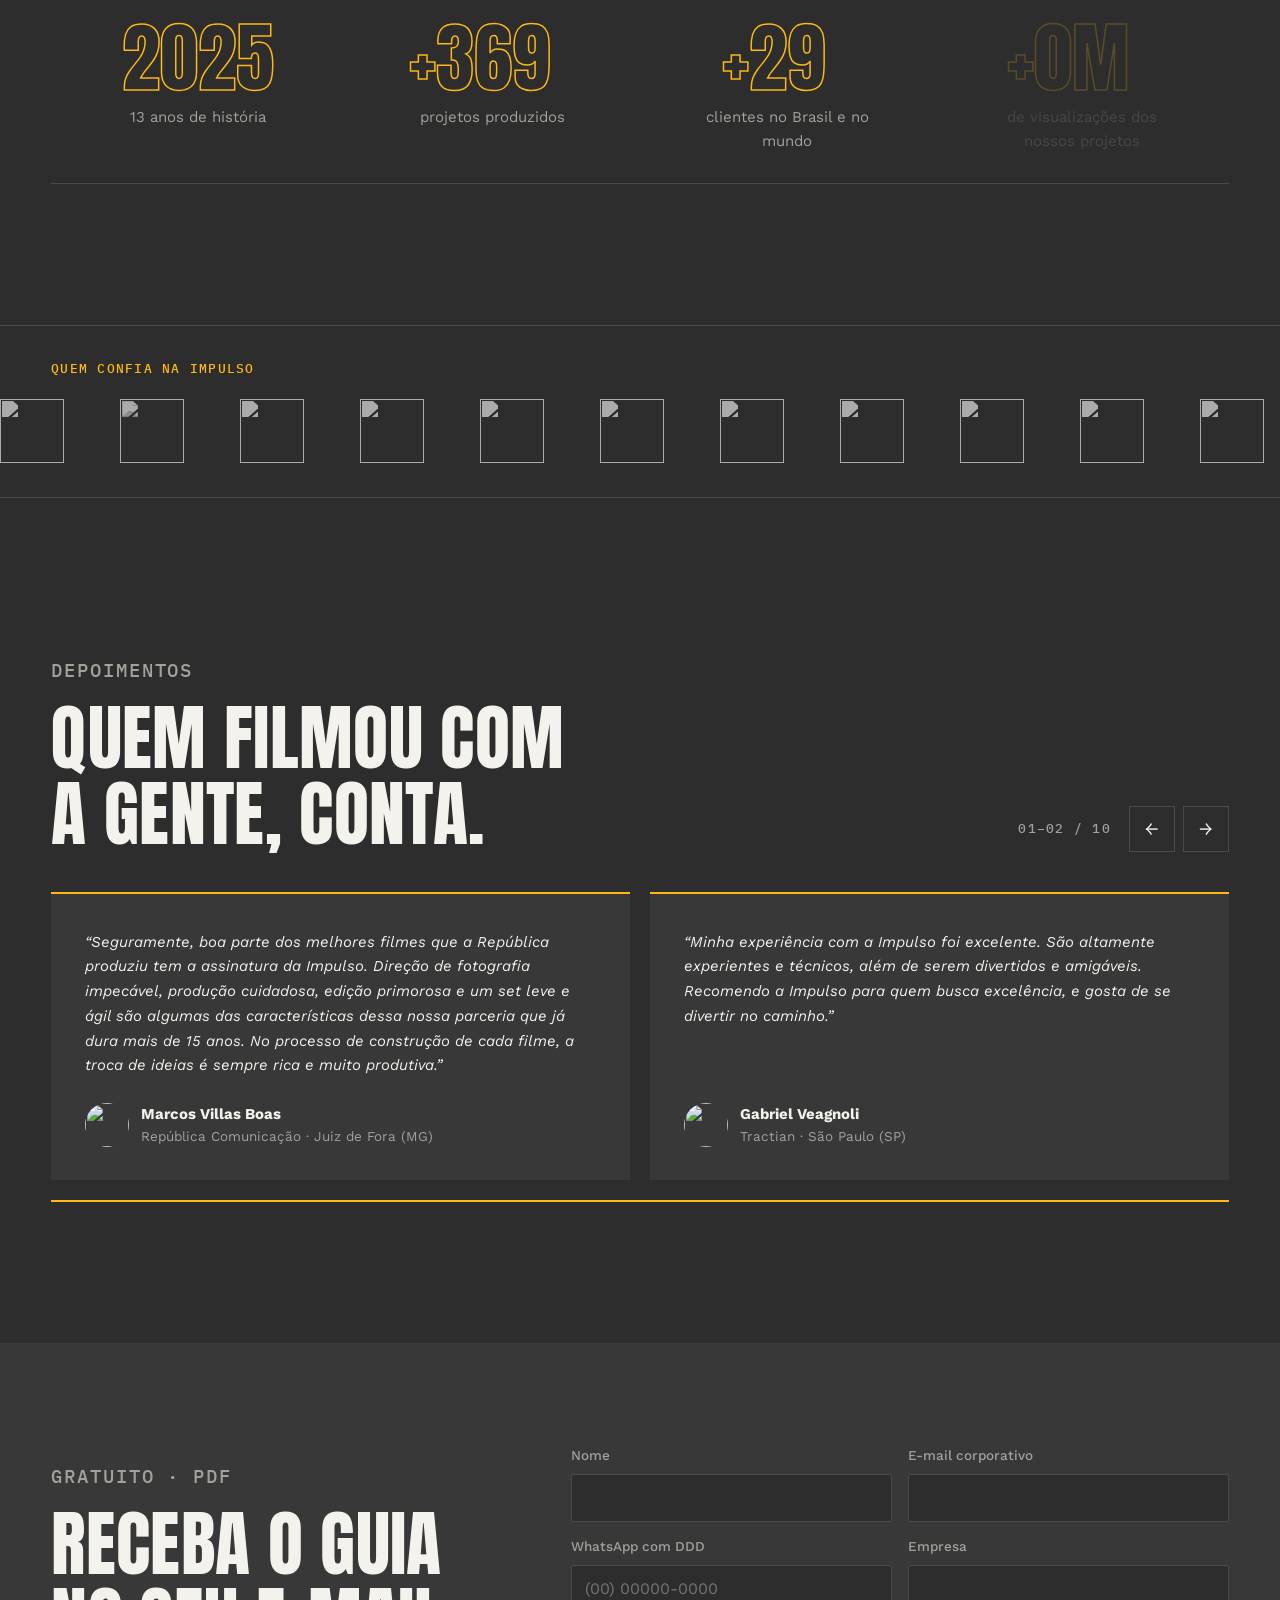
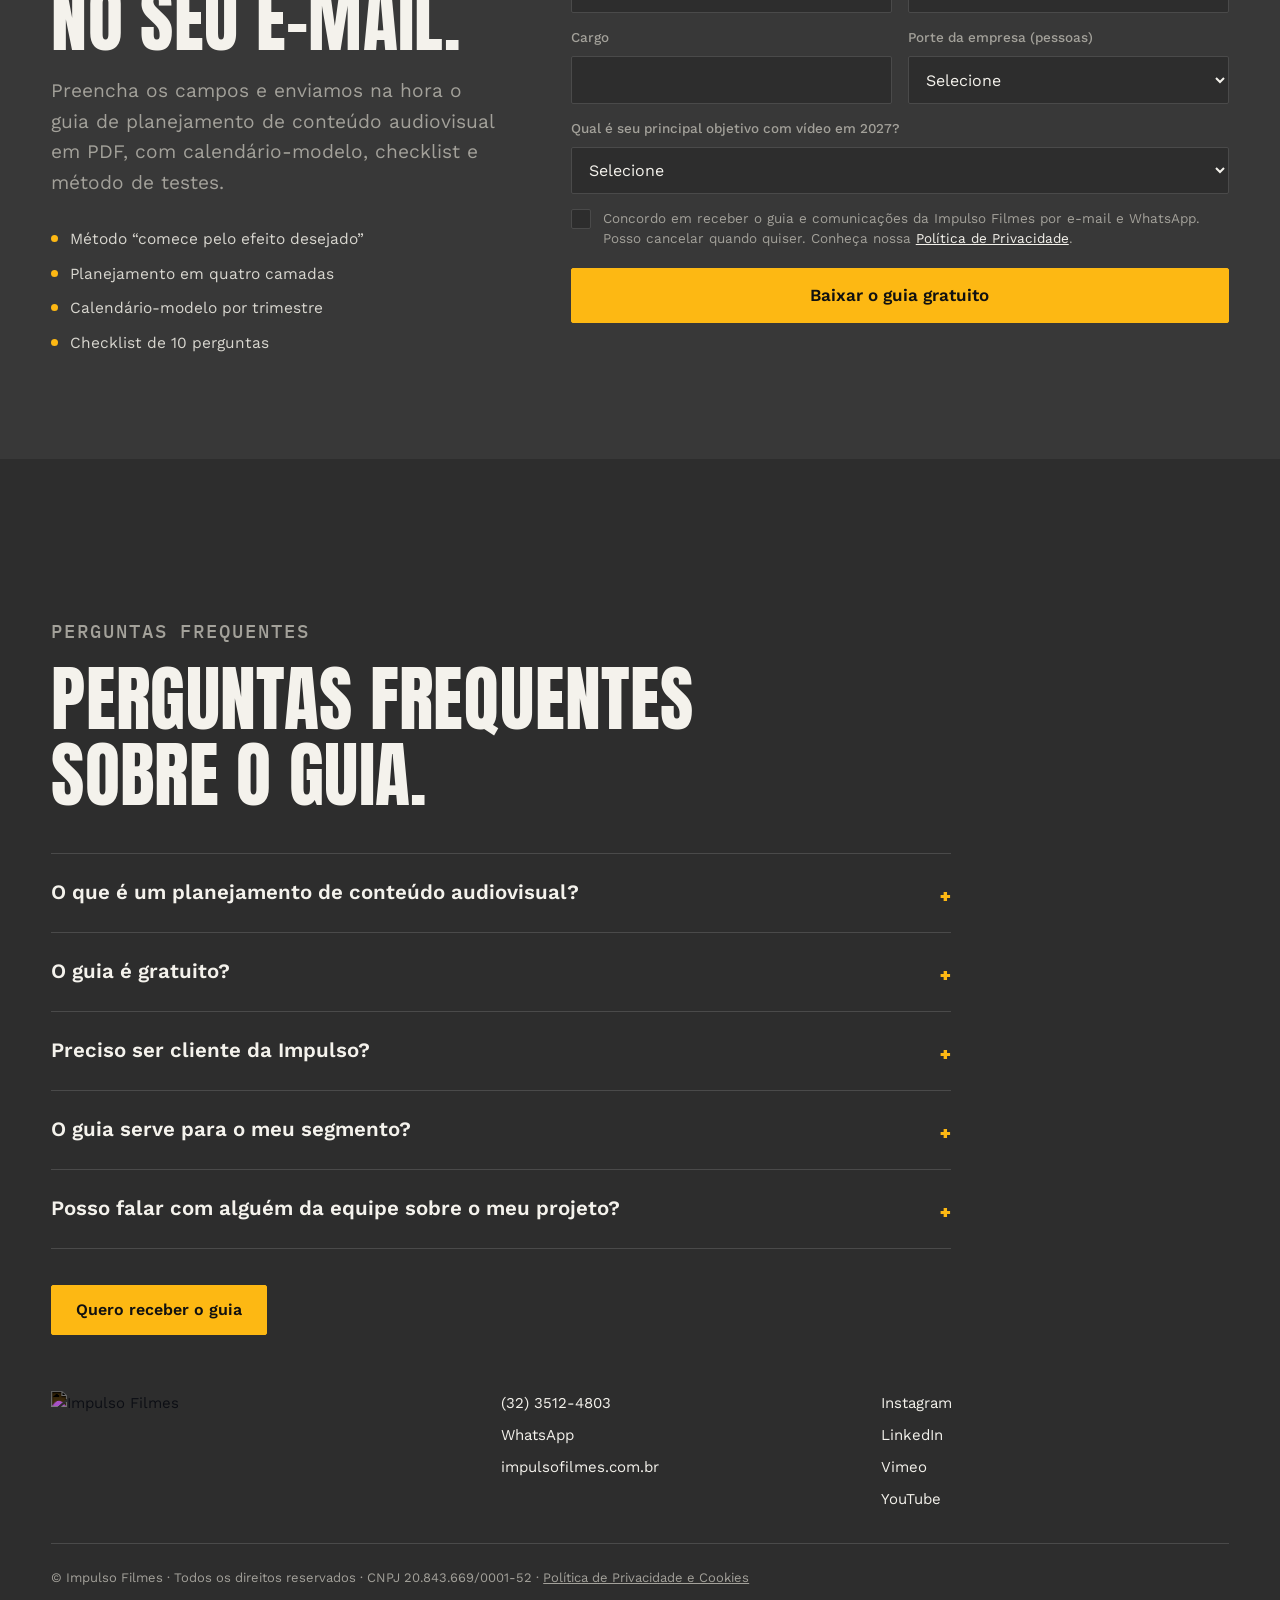
==== commit fa799f82: "Vídeo do Kiko: capa nova (frame do vídeo); o Vimeo carrega e toca no clique Co-Authored-By: Claude O" ====
--- a/index.html
+++ b/index.html
@@ -27,8 +27,8 @@
 <link rel="preconnect" href="https://fonts.googleapis.com">
 <link rel="preconnect" href="https://fonts.gstatic.com" crossorigin>
 <link href="https://fonts.googleapis.com/css2?family=Anton&family=IBM+Plex+Mono:wght@400;500&family=Work+Sans:ital,wght@0,400;0,500;0,600;1,400&display=swap" rel="stylesheet">
-<link rel="stylesheet" href="base.css?v=11032301">
-<link rel="stylesheet" href="lp.css?v=11032301">
+<link rel="stylesheet" href="base.css?v=11032303">
+<link rel="stylesheet" href="lp.css?v=11032303">
 <script type="application/ld+json">
 {
   "@context": "https://schema.org",
@@ -160,7 +160,7 @@
     <p class="socio-cta"><a class="btn solid" href="#guia">Baixe agora</a></p>
   </div>
   <div class="player reveal" data-cursor="PLAY" role="button" tabindex="0" aria-label="Assistir ao vídeo sobre o guia">
-    <img class="player-poster" loading="lazy" src="video-kiko-capa.jpg" alt="Kiko Barbosa, sócio da Impulso Filmes, fala sobre o guia">
+    <img class="player-poster" loading="lazy" src="video-kiko-capa.jpg?v=11032303" alt="Kiko Barbosa, sócio da Impulso Filmes, fala sobre o guia">
     <p class="timecode" aria-hidden="true"><span class="rec"></span>REC</p>
     <span class="play" aria-hidden="true"></span>
     <span class="player-label">Assista: o guia em poucos minutos</span>
@@ -367,7 +367,7 @@
 
 <div class="cursor" aria-hidden="true"></div><div class="dot" aria-hidden="true"></div>
 
-<script src="config.js?v=11032301"></script>
-<script src="lp.js?v=11032301"></script>
+<script src="config.js?v=11032303"></script>
+<script src="lp.js?v=11032303"></script>
 </body>
 </html>
--- a/lp.css
+++ b/lp.css
@@ -123,7 +123,7 @@
 .socio-assina b { color: var(--text); font-size: 17px; }
 .socio .statement .socio-cta { margin-top: 28px; }
 .player { position: relative; aspect-ratio: 16 / 9; max-width: 100%; background: var(--surface); cursor: pointer; }
-.player-poster { position: absolute; inset: 0; width: 100%; height: 100%; object-fit: cover; object-position: 50% 30%; opacity: .78; filter: saturate(.85); transition: opacity .4s, transform .8s cubic-bezier(.2, .7, .2, 1); }
+.player-poster { position: absolute; inset: 0; width: 100%; height: 100%; object-fit: cover; object-position: 50% 35%; opacity: .92; filter: saturate(.85); transition: opacity .4s, transform .8s cubic-bezier(.2, .7, .2, 1); }
 .player:hover .player-poster { opacity: .85; }
 .player .timecode { position: absolute; top: 16px; left: 18px; z-index: 1; }
 .player .play { z-index: 1; transition: transform .3s; }
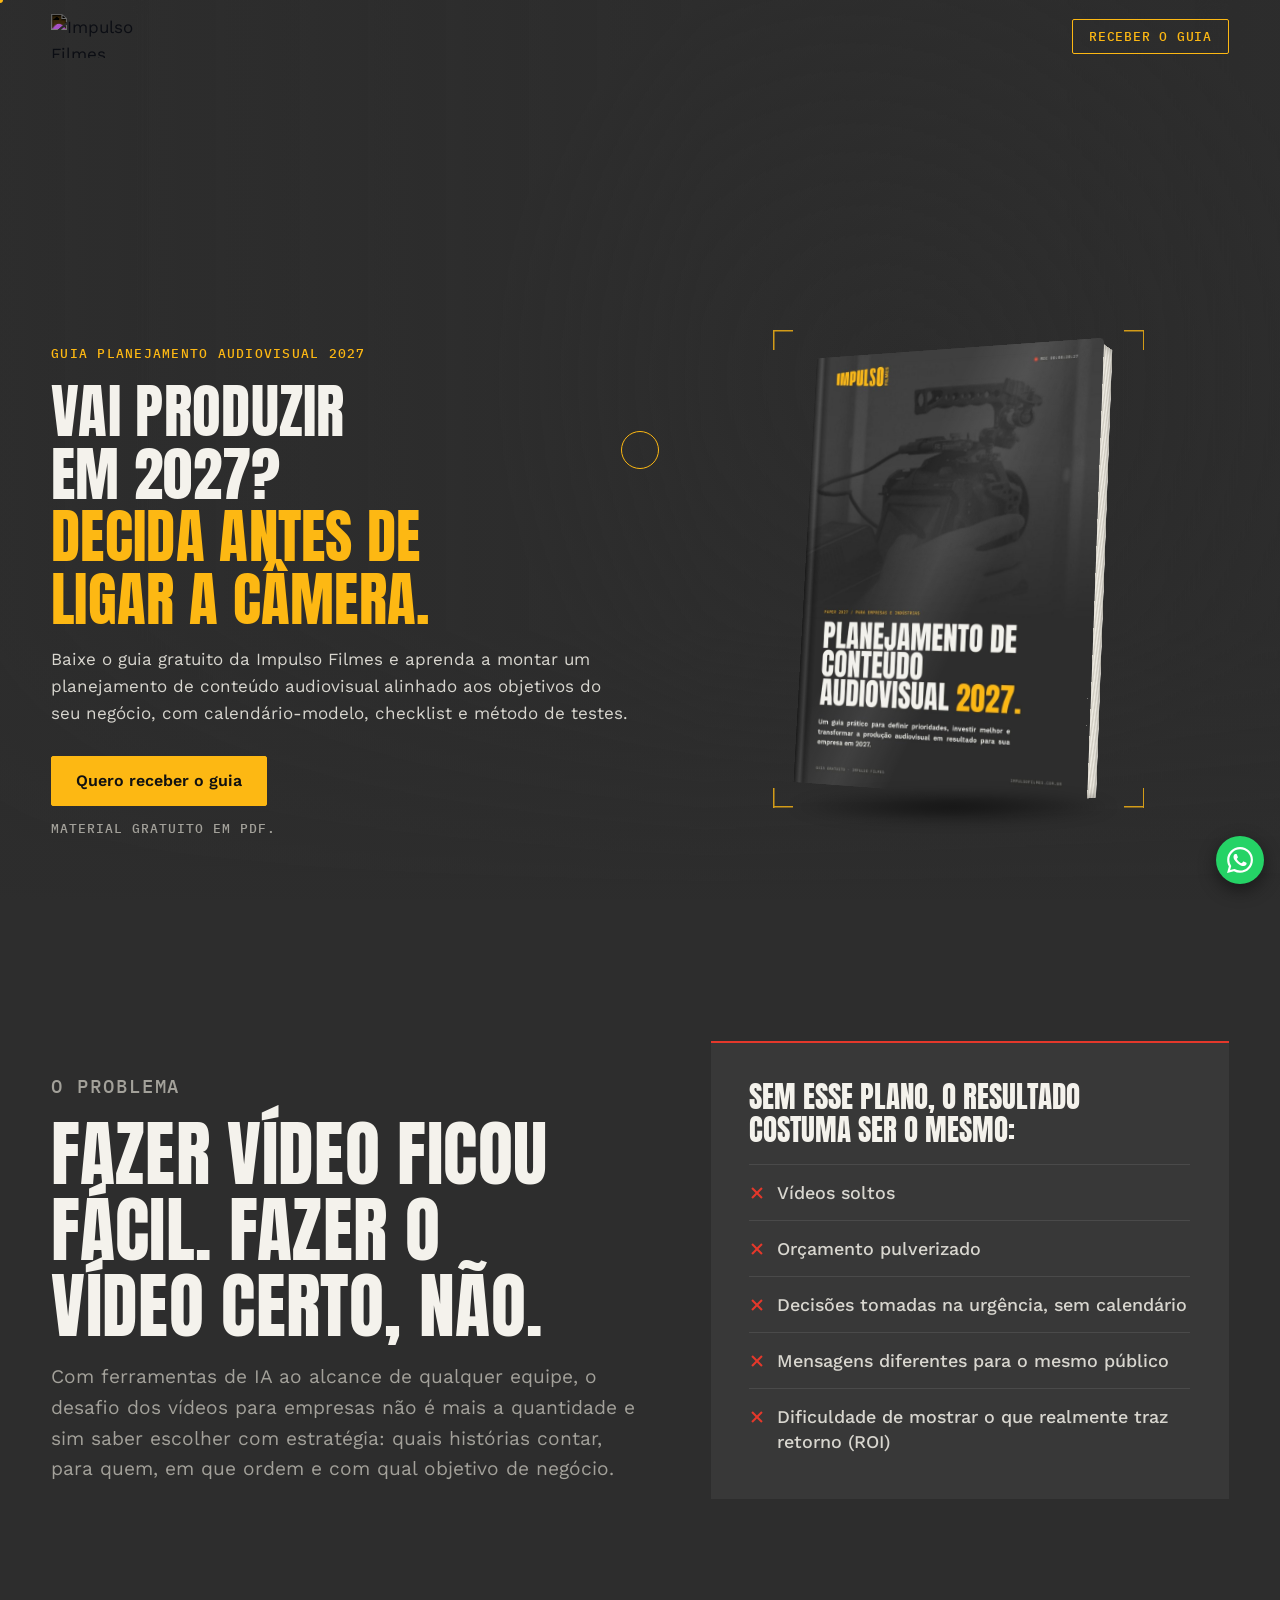
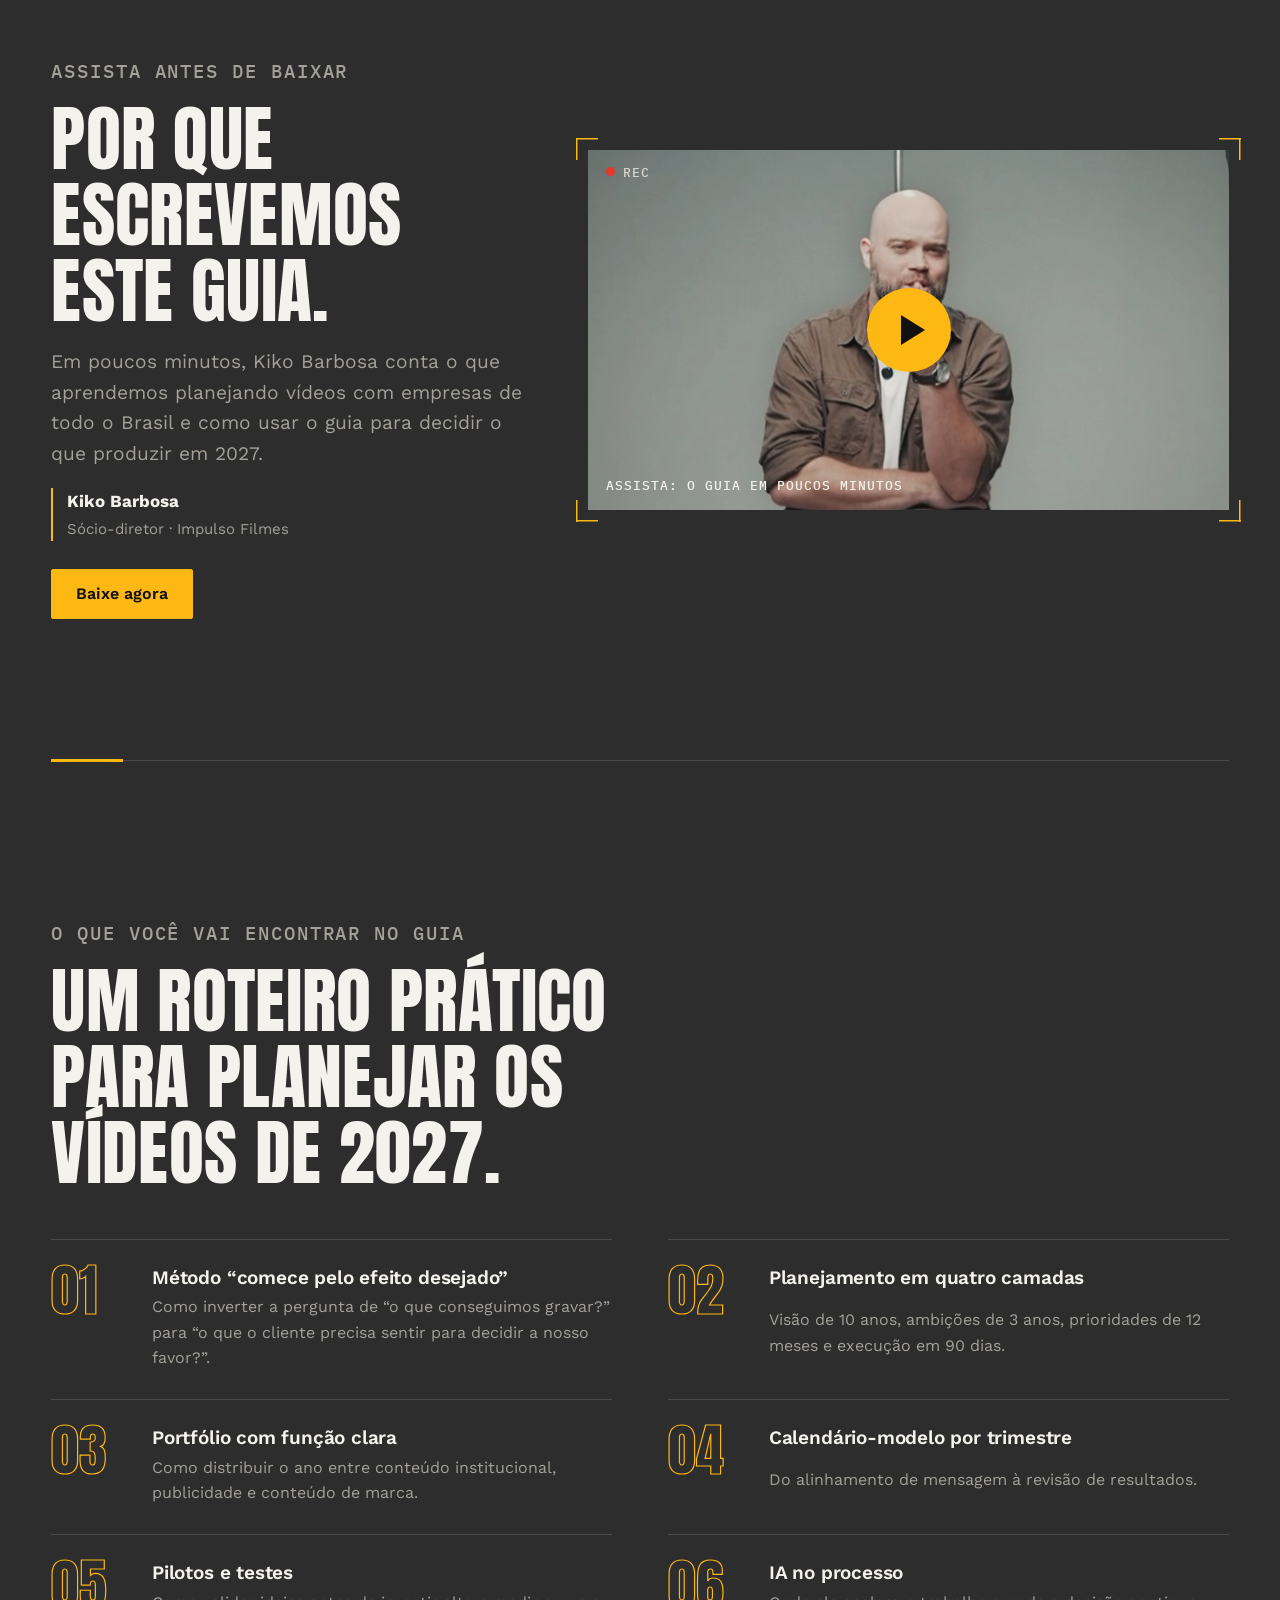
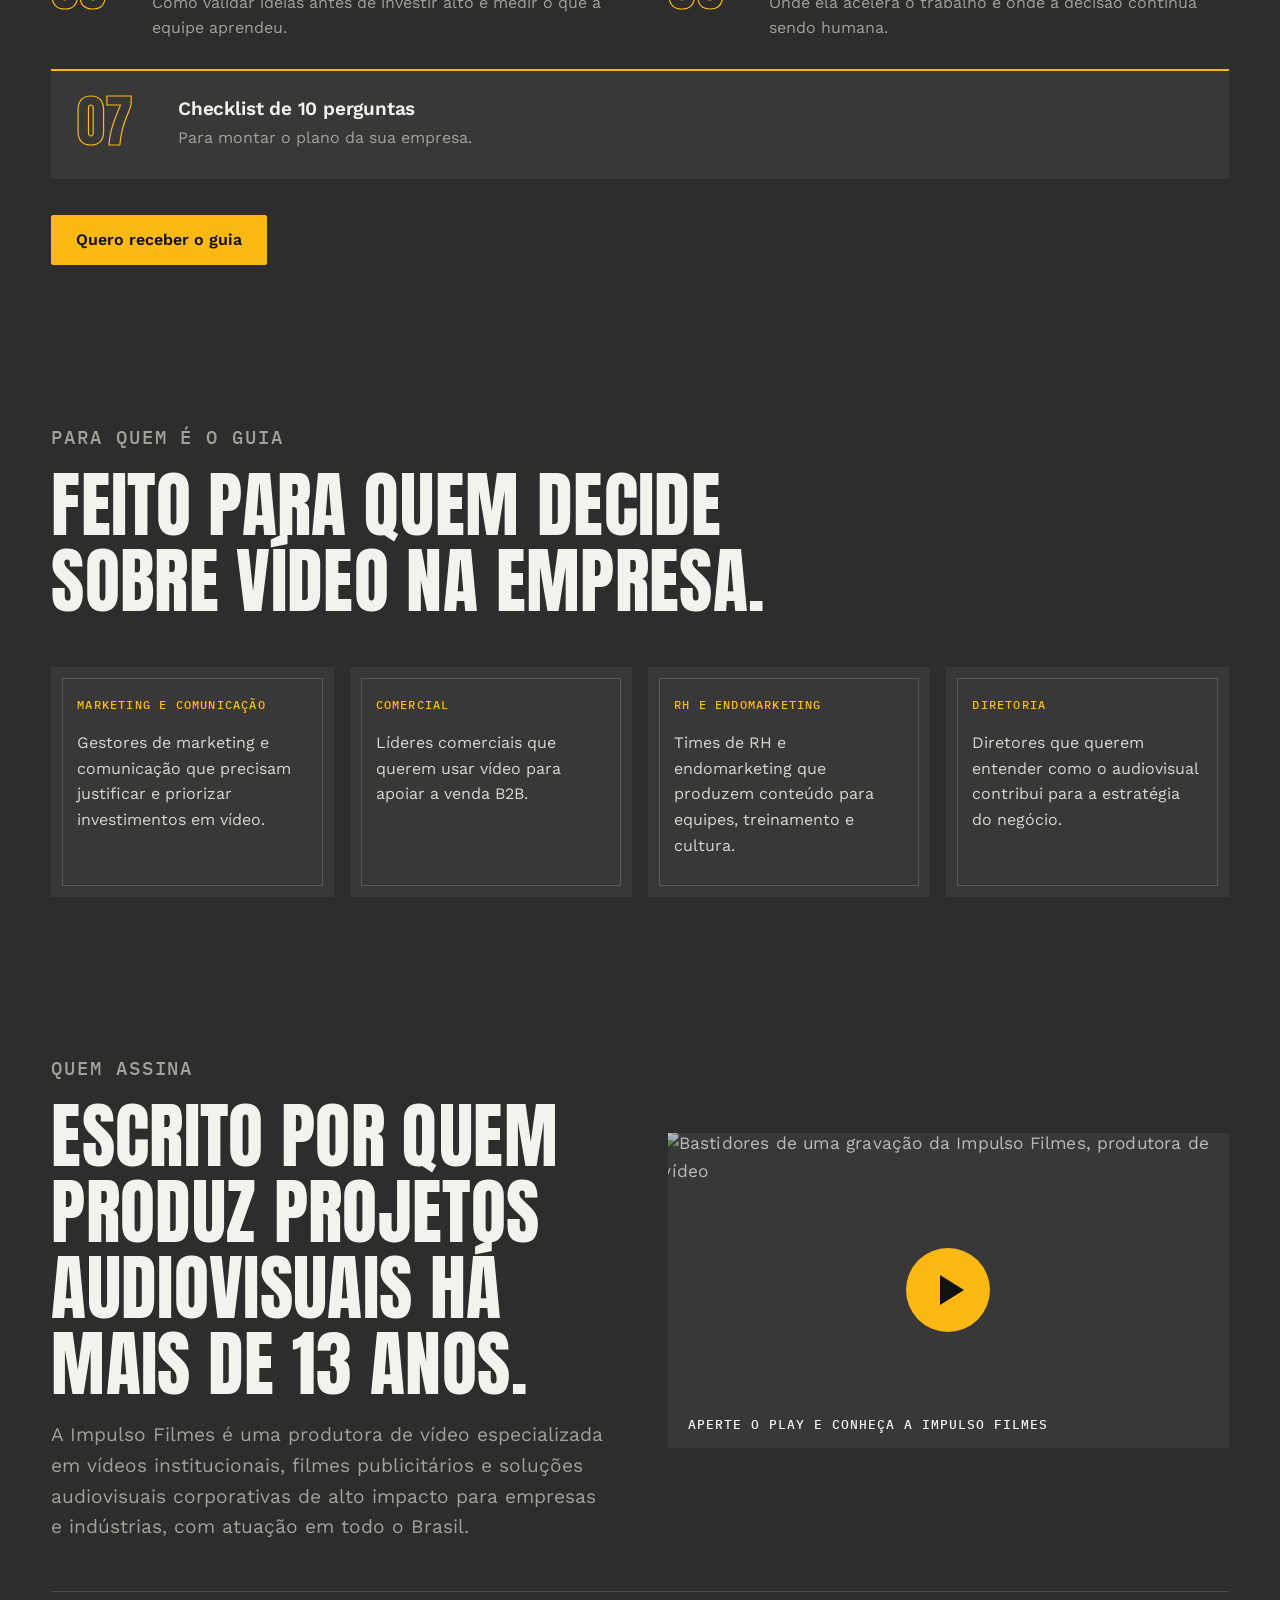
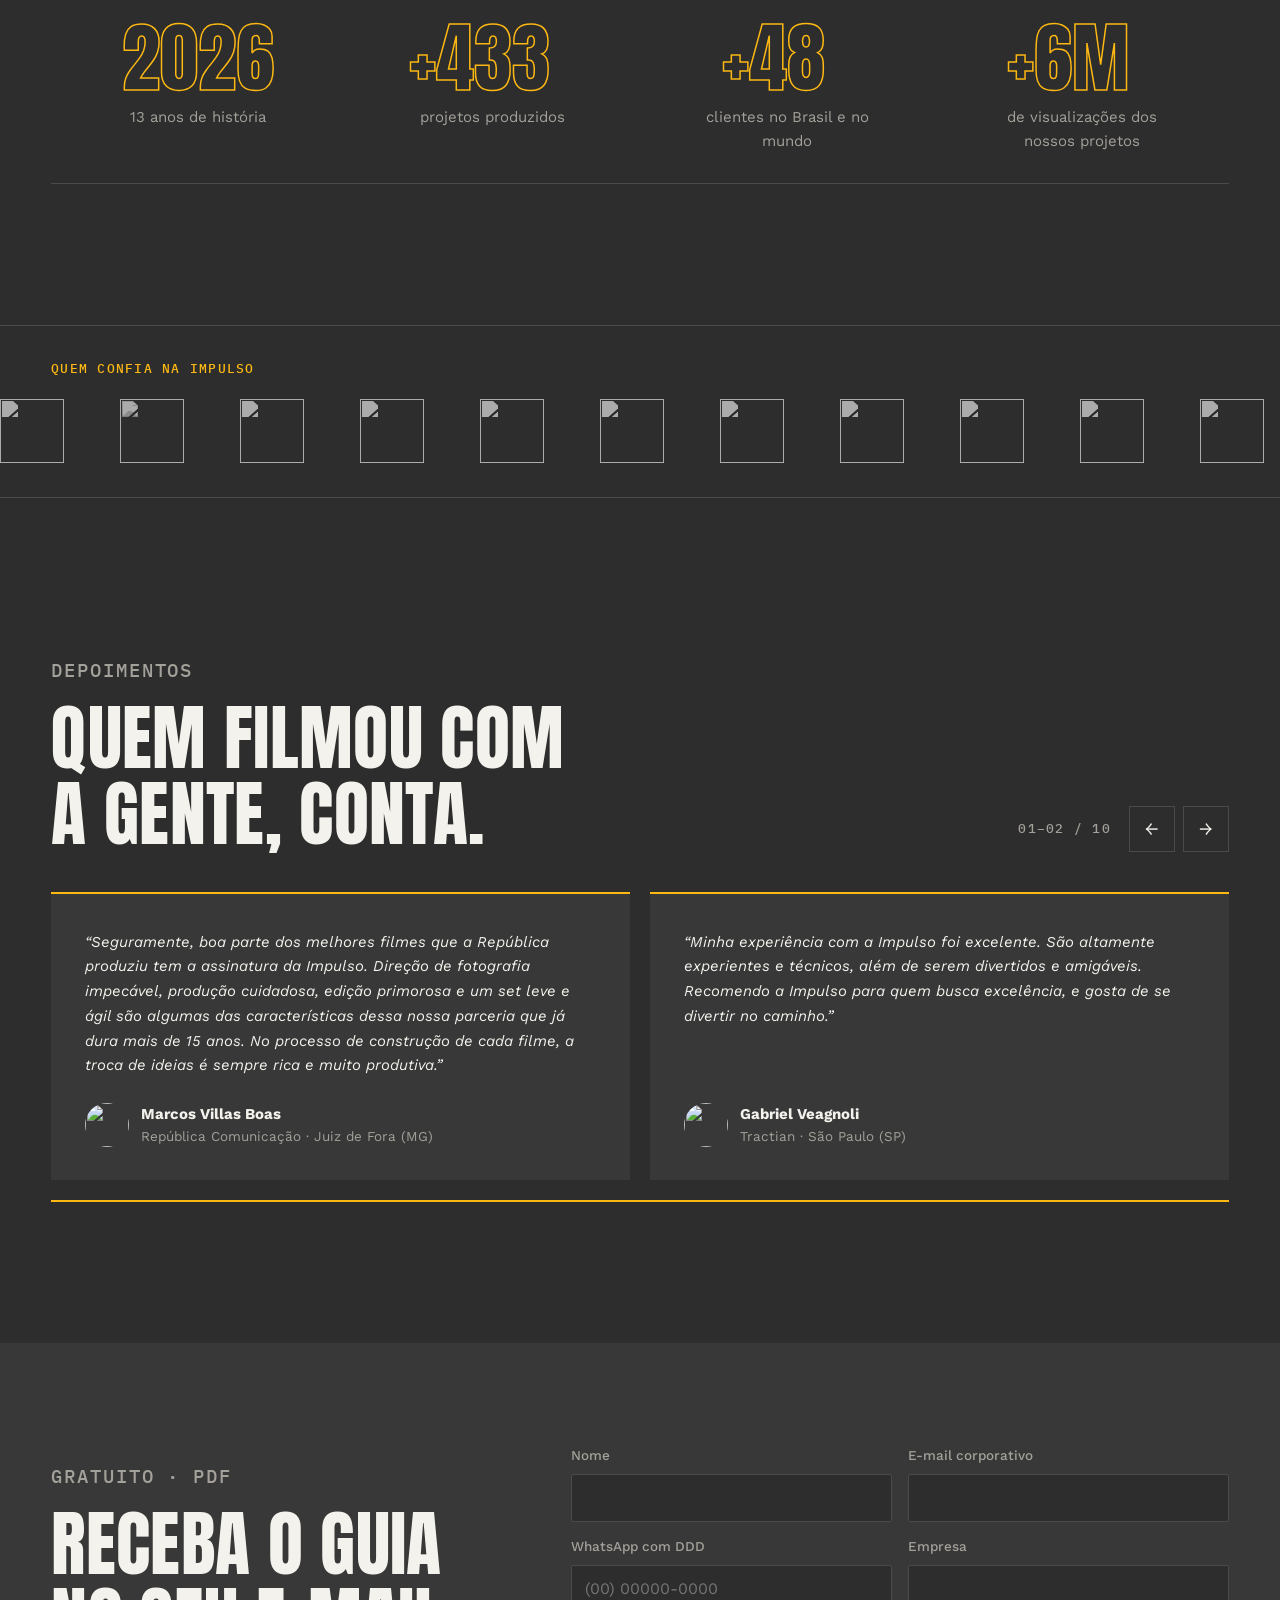
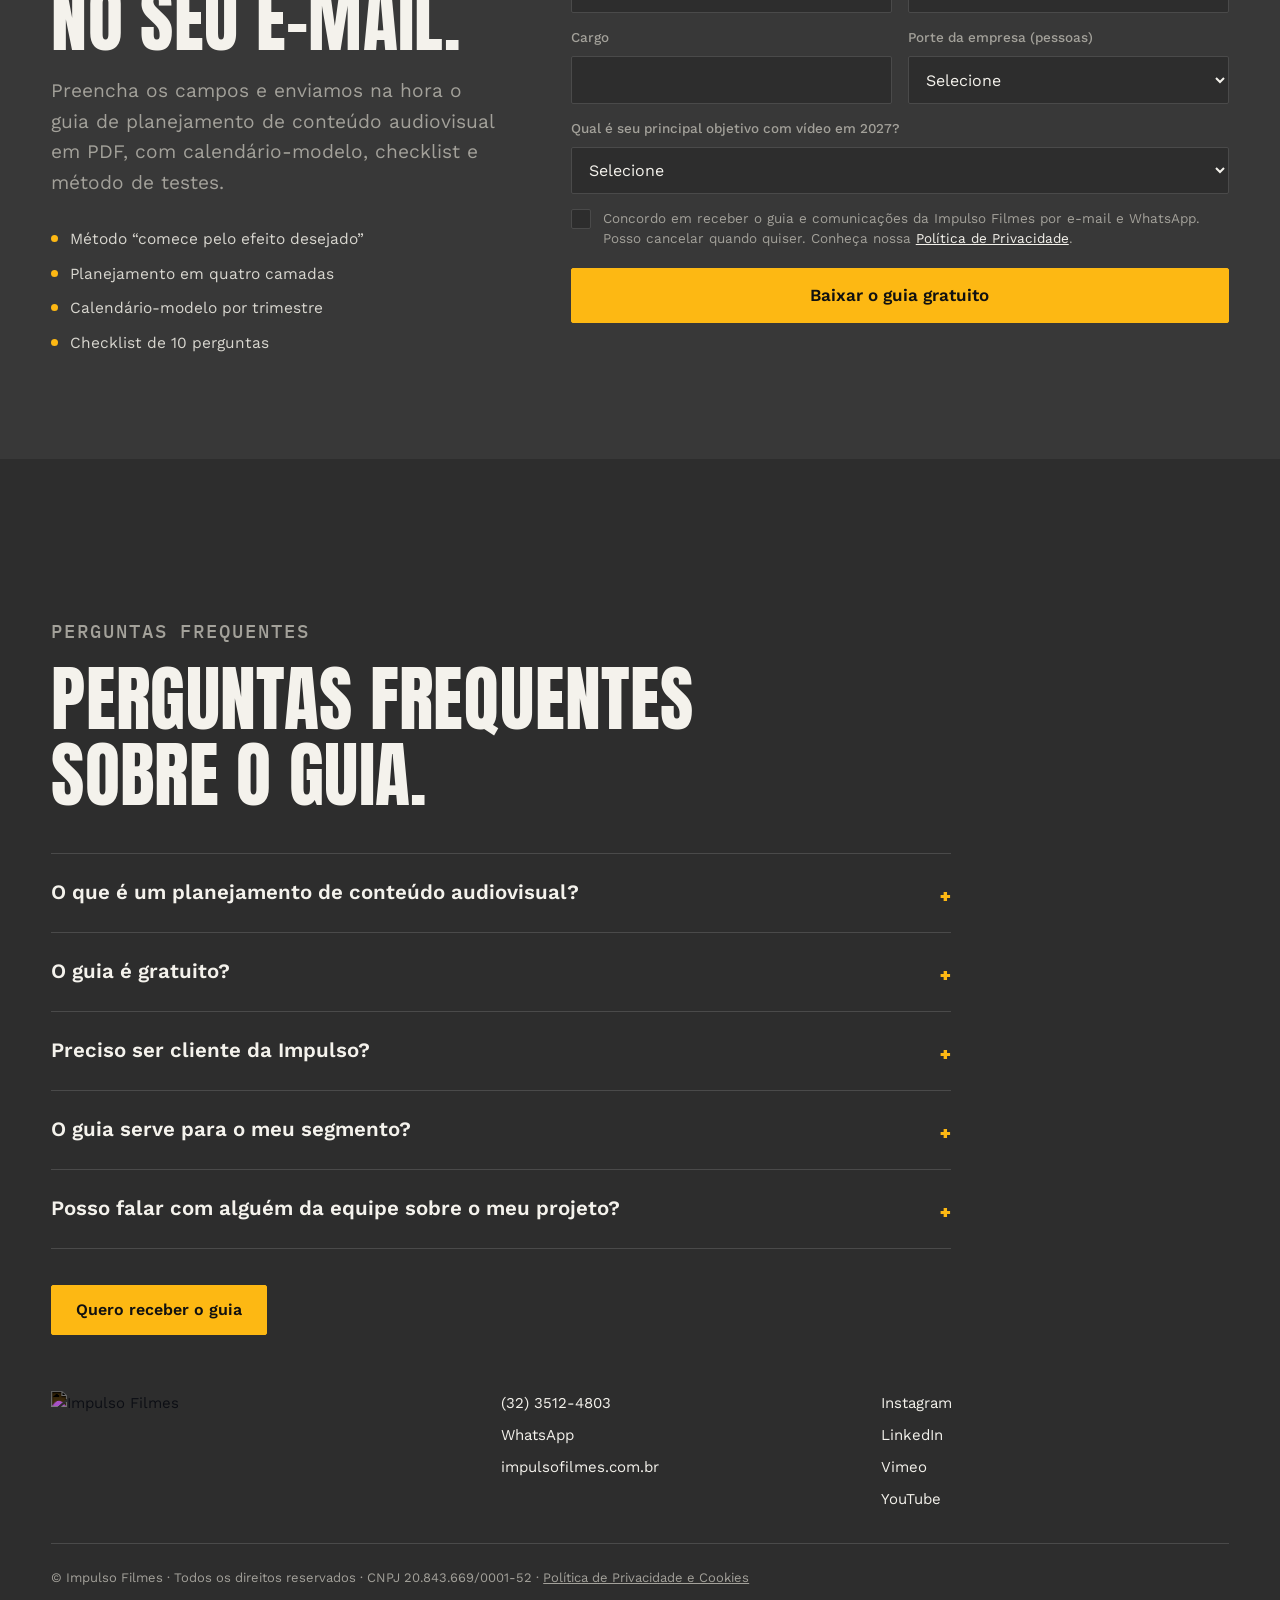
==== commit 4151be4c: "Celular: vídeo do Kiko abre direto no player do Vimeo, para tocar com som Co-Authored-By: Claude Opu" ====
--- a/index.html
+++ b/index.html
@@ -27,8 +27,8 @@
 <link rel="preconnect" href="https://fonts.googleapis.com">
 <link rel="preconnect" href="https://fonts.gstatic.com" crossorigin>
 <link href="https://fonts.googleapis.com/css2?family=Anton&family=IBM+Plex+Mono:wght@400;500&family=Work+Sans:ital,wght@0,400;0,500;0,600;1,400&display=swap" rel="stylesheet">
-<link rel="stylesheet" href="base.css?v=11032303">
-<link rel="stylesheet" href="lp.css?v=11032303">
+<link rel="stylesheet" href="base.css?v=11041101">
+<link rel="stylesheet" href="lp.css?v=11041101">
 <script type="application/ld+json">
 {
   "@context": "https://schema.org",
@@ -160,7 +160,7 @@
     <p class="socio-cta"><a class="btn solid" href="#guia">Baixe agora</a></p>
   </div>
   <div class="player reveal" data-cursor="PLAY" role="button" tabindex="0" aria-label="Assistir ao vídeo sobre o guia">
-    <img class="player-poster" loading="lazy" src="video-kiko-capa.jpg?v=11032303" alt="Kiko Barbosa, sócio da Impulso Filmes, fala sobre o guia">
+    <img class="player-poster" loading="lazy" src="video-kiko-capa.jpg?v=11041101" alt="Kiko Barbosa, sócio da Impulso Filmes, fala sobre o guia">
     <p class="timecode" aria-hidden="true"><span class="rec"></span>REC</p>
     <span class="play" aria-hidden="true"></span>
     <span class="player-label">Assista: o guia em poucos minutos</span>
@@ -367,7 +367,7 @@
 
 <div class="cursor" aria-hidden="true"></div><div class="dot" aria-hidden="true"></div>
 
-<script src="config.js?v=11032303"></script>
-<script src="lp.js?v=11032303"></script>
+<script src="config.js?v=11041101"></script>
+<script src="lp.js?v=11041101"></script>
 </body>
 </html>
